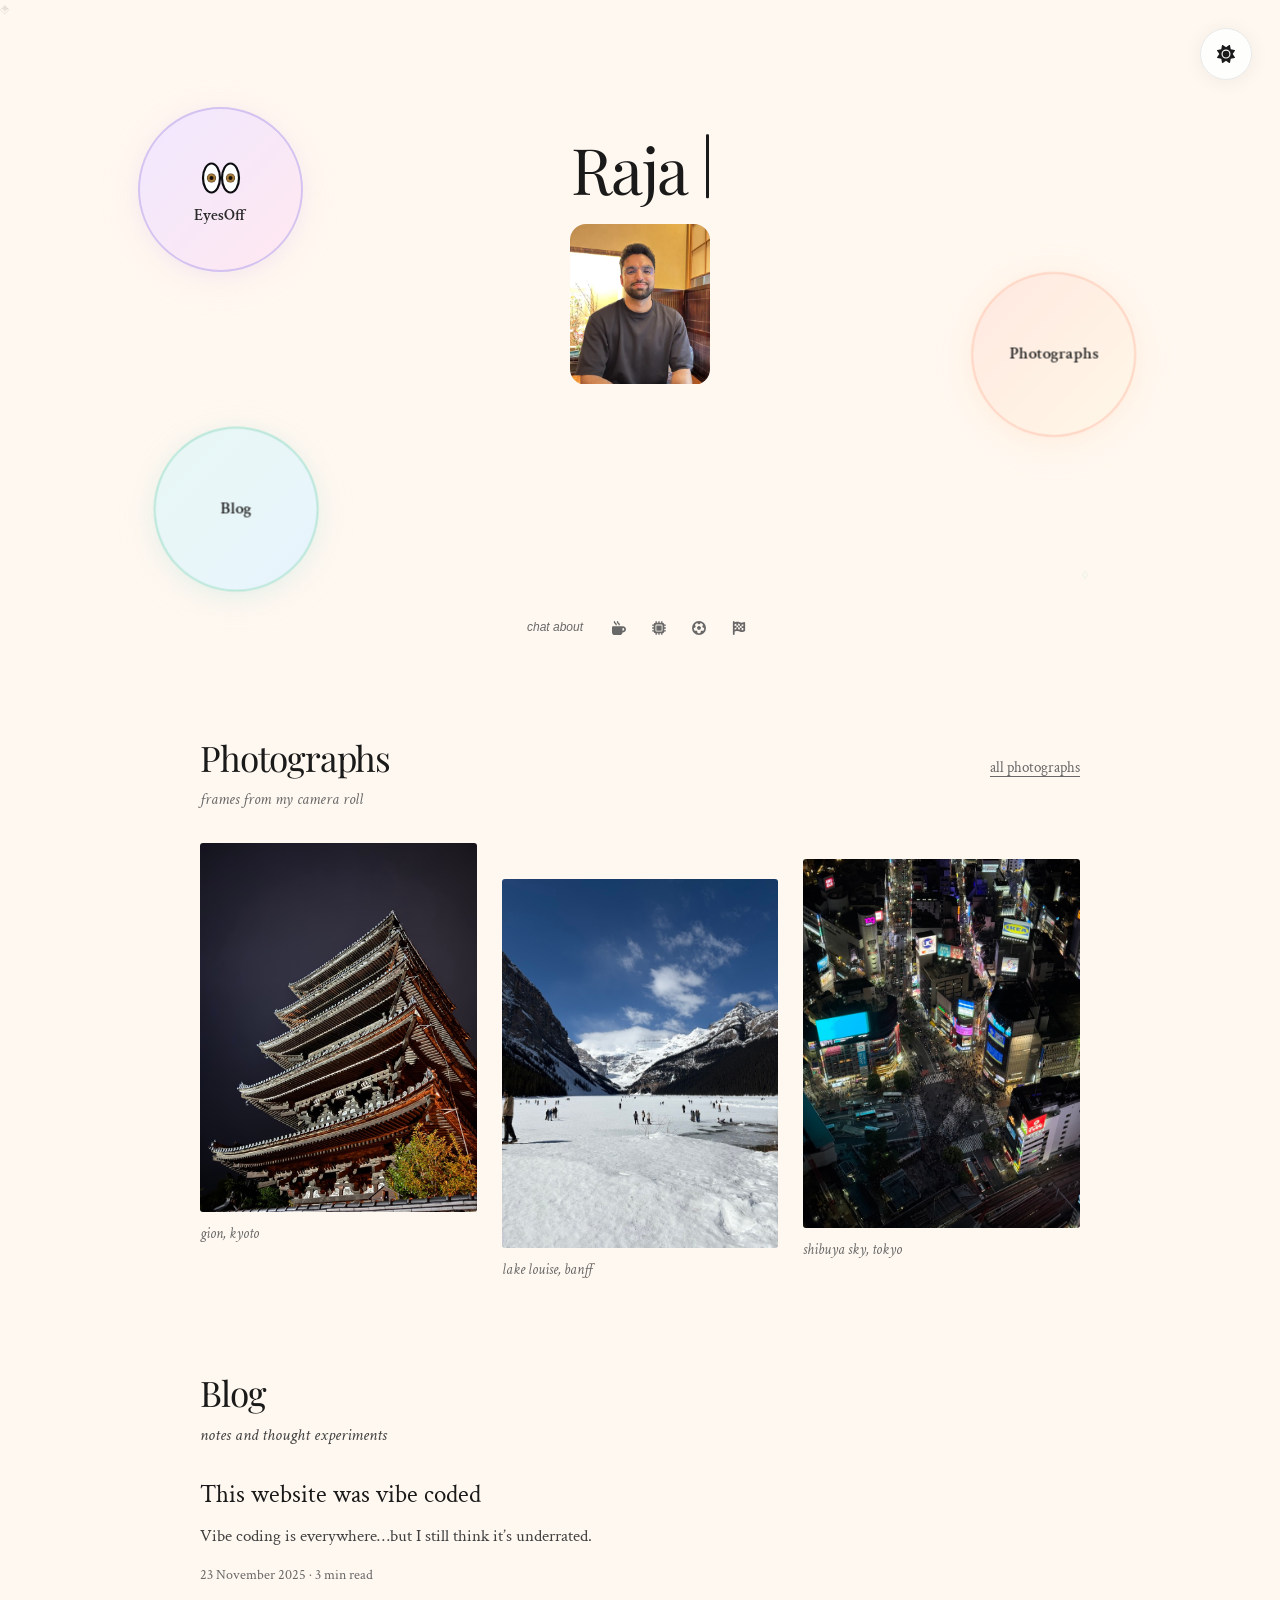
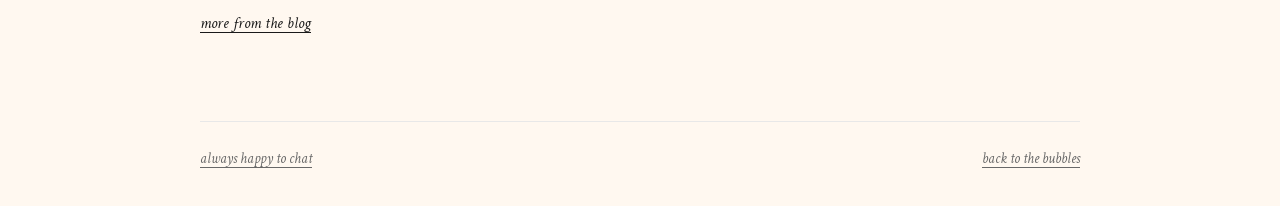
==== index.html @ e27335f9 "Preserve the original bubble design and feature animated EyesOff" ====
<!DOCTYPE html>
<html lang="en">
<head>
  <meta charset="UTF-8" />
  <meta name="viewport" content="width=device-width, initial-scale=1" />
  <title>Raja Dhanda</title>
  <meta name="description" content="Technology optimist working in AI infrastructure. Learning and building, always happy to chat!">

  <!-- Open Graph / LinkedIn -->
  <meta property="og:type" content="website">
  <meta property="og:url" content="https://rajadhanda.me/">
  <meta property="og:title" content="Raja Dhanda">
  <meta property="og:description" content="Technology optimist working in AI infrastructure. Learning and building, always happy to chat!">
  <meta property="og:image" content="https://rajadhanda.me/assets/images/og-image.jpg">

  <!-- Twitter Card -->
  <meta name="twitter:card" content="summary_large_image">
  <meta name="twitter:title" content="Raja Dhanda">
  <meta name="twitter:description" content="Technology optimist working in AI infrastructure. Learning and building, always happy to chat!">
  <meta name="twitter:image" content="https://rajadhanda.me/assets/images/og-image.jpg">

  <!-- Favicons -->
  <link rel="icon" type="image/png" sizes="32x32" href="/assets/icons/favicons/favicon-32x32.png">
  <link rel="icon" type="image/png" sizes="16x16" href="/assets/icons/favicons/favicon-16x16.png">
  <link rel="apple-touch-icon" sizes="180x180" href="/assets/icons/favicons/apple-touch-icon.png">
  <!-- Pastel elements updated -->

  <!-- Theme Script (inline to prevent FOUC) -->
  <style id="theme-init">.theme-loading,.theme-loading *{transition:none!important}</style>
  <script>
    (function(){
      document.documentElement.classList.add('theme-loading');
      const savedTheme = localStorage.getItem('theme') || 'light';
      if (savedTheme === 'midnight') {
        document.documentElement.setAttribute('data-theme', 'midnight');
      }
      // Set background immediately to prevent any flash
      document.documentElement.style.backgroundColor = savedTheme === 'midnight' ? '#0a0e27' : '#FFF8F0';
      // Remove loading class after first paint
      requestAnimationFrame(function(){
        requestAnimationFrame(function(){
          document.documentElement.classList.remove('theme-loading');
          document.documentElement.style.backgroundColor = '';
        });
      });
    })();
  </script>

  <!-- Type -->
  <link rel="preconnect" href="https://fonts.googleapis.com">
  <link rel="preconnect" href="https://fonts.gstatic.com" crossorigin>
  <link href="https://fonts.googleapis.com/css2?family=Playfair+Display:wght@400;600&family=Crimson+Text:ital,wght@0,400;0,600;1,400&display=swap" rel="stylesheet">

  <!-- Shared styles/scripts -->
  <link rel="stylesheet" href="/assets/css/site.css">
  <script src="/assets/js/site.js" defer></script>

  <style>
    :root{
      --maxw:880px;

      /* Pastel Color Palette */
      --pastel-mint:#E8F8F5; --pastel-mint-dark:#B8E6D9;
      --pastel-lavender:#F0E8FF; --pastel-lavender-dark:#D4C2F0;
      --pastel-peach:#FFE8E0; --pastel-peach-dark:#FFD4C2;
      --pastel-sky:#E8F4FD; --pastel-sky-dark:#B8D9F0;
      --pastel-rose:#FFE8F0; --pastel-rose-dark:#FFD4E6;
      --pastel-cream:#FFF8E8; --pastel-cream-dark:#FFE6B8;
    }

    /* Midnight Pastel Palette (darker, muted versions) */
    [data-theme="midnight"]{
      --pastel-mint:#1a2833; --pastel-mint-dark:#2a3d4d;
      --pastel-lavender:#1f1f33; --pastel-lavender-dark:#2d2d4a;
      --pastel-peach:#332020; --pastel-peach-dark:#4a2d2d;
      --pastel-sky:#1a2433; --pastel-sky-dark:#2a3547;
      --pastel-rose:#331f28; --pastel-rose-dark:#4a2d3a;
      --pastel-cream:#332d1f; --pastel-cream-dark:#4a4230;
    }
    body{
      display:grid; grid-template-rows:1fr auto; align-items:center; justify-items:center;
      overflow-x:hidden;
    }
    @media (max-width:768px){
      body{min-height:100vh; min-height:100dvh}
    }

    /* Theme toggle reveals after scroll/time on the homepage */
    .theme-toggle{
      background:rgba(254,254,254,.92);
      opacity:0; transform:translateY(16px);
      transition:opacity .6s var(--ease), transform .6s var(--ease), all .3s var(--ease);
    }
    .theme-toggle.reveal{opacity:1; transform:translateY(0)}
    .theme-toggle.reveal:hover{transform:scale(1.05) translateY(-1px) !important}
    @media (prefers-reduced-motion: reduce){
      .theme-toggle{transform:none; transition:opacity .3s var(--ease), all .3s var(--ease)}
    }

    /* Main */
    main{width:100%; max-width:var(--maxw); text-align:center; padding:40px 20px; align-self:center; justify-self:center; position:relative; z-index:2}
    @media (max-width:768px){
      main{padding:32px 20px 20px}
    }
    @media (max-width:560px){
      main{padding:28px 16px 16px}
    }
    @media (max-width:380px){
      main{padding:24px 14px 14px}
    }
    #centerpiece{display:inline-block}
    /* Profile Photo */
    .profile-photo-container{
      margin:0 0 28px 0; display:flex; justify-content:center; align-items:center;
      opacity:0; transform:translateY(20px) scale(0.9);
      transition:opacity 1.2s var(--ease), transform 1.2s var(--ease);
      position:relative;
    }
    .profile-photo-container.show{
      opacity:1; transform:translateY(0) scale(1);
    }

    .profile-photo{
      width:140px; height:161px;
      border-radius:16px; object-fit:contain; object-position:center;
      background: var(--bg);
      max-width: 100%; max-height: 100%;
    }

    .name{
      font-family:'Playfair Display',serif;
      font-size:clamp(2rem,5vw,4rem); line-height:1.08; margin:0 0 16px 0; min-height:1.2em;
      letter-spacing:-.02em; font-weight:400; position:relative;
      padding:0 20px;
    }
    @media (max-width:560px){
      .name{padding:0 16px}
    }
    @media (max-width:380px){
      .name{padding:0 12px}
    }
    .typing-cursor{display:inline-block; width:3px; height:1em; background:var(--fg); margin-left:4px; transform:translateY(.05em); animation:cursor-blink 1.4s ease-in-out infinite; border-radius:1px}
    @keyframes cursor-blink{0%,45%{opacity:1}50%,95%{opacity:.1}100%{opacity:1}}

    /* ── Socials: satellite arc ───────────────────────────────
       Five small orbs on a shallow arc cradling the portrait.
       .social-link owns arc placement + dock magnification;
       .social-dot owns the reveal pop and the ambient float, so
       the two motions never fight over one transform.
       ------------------------------------------------------- */
    .social-row{display:flex; flex-direction:column; align-items:center}
    .social-links{
      margin-top:0; display:flex; flex-wrap:nowrap; gap:8px;
      justify-content:center; align-items:center;
    }
    .social-link{
      display:inline-flex; text-decoration:none; color:var(--fg);
      transform:translateY(calc(var(--arc-y) - var(--lift, 0px))) rotate(var(--arc-r)) scale(var(--mag, 1));
      transition:transform .42s var(--ease-back);
      -webkit-tap-highlight-color:transparent;
      touch-action:manipulation;
    }
    /* Arc: ends ride higher and tilt outward, following the curve */
    .social-link:nth-child(1){--arc-y:-18px; --arc-r:-15deg; --pop-delay:0s;   --float-dur:9s}
    .social-link:nth-child(2){--arc-y:-7px;  --arc-r:-7deg;  --pop-delay:.07s; --float-dur:13s}
    .social-link:nth-child(3){--arc-y:0px;   --arc-r:0deg;   --pop-delay:.14s; --float-dur:10.5s}
    .social-link:nth-child(4){--arc-y:-7px;  --arc-r:7deg;   --pop-delay:.21s; --float-dur:12.5s}
    .social-link:nth-child(5){--arc-y:-18px; --arc-r:15deg;  --pop-delay:.28s; --float-dur:11s}

    .social-dot{
      display:inline-flex; align-items:center; justify-content:center;
      width:30px; height:30px; font-size:12.5px;
      border:1px solid var(--border); border-radius:4px;
      background:rgba(255,255,255,.5); backdrop-filter:blur(10px);
      box-shadow:0 1px 10px rgba(0,0,0,.04);
      position:relative; overflow:hidden; opacity:0;
      transition:background .45s var(--ease), border-color .45s var(--ease),
                 color .45s var(--ease), box-shadow .35s var(--ease);
    }
    [data-theme="midnight"] .social-dot{background:rgba(26,30,47,.5)}

    /* Reveal pop, then hand the transform to the ambient float */
    .social-links.icons-in .social-dot{
      animation-name:icon-pop, satellite-float;
      animation-duration:.5s, var(--float-dur);
      animation-timing-function:var(--ease-back), ease-in-out;
      animation-delay:var(--pop-delay), calc(var(--pop-delay) + .5s);
      animation-iteration-count:1, infinite;
      animation-fill-mode:both, none;
    }
    @keyframes icon-pop{0%{opacity:0; transform:translateY(6px) scale(.94)}60%{opacity:1; transform:translateY(0) scale(1.045)}100%{opacity:1; transform:translateY(0) scale(1)}}
    @keyframes satellite-float{
      0%{transform:translate(0,0) rotate(0deg)}
      25%{transform:translate(2px,-3.6px) rotate(1.6deg)}
      50%{transform:translate(0,-5.5px) rotate(0deg)}
      75%{transform:translate(-2px,-2.4px) rotate(-1.6deg)}
      100%{transform:translate(0,0) rotate(0deg)}
    }


    /* Dock magnification: the hovered orb leads, neighbours follow, rest recede */
    .social-links:has(.social-link:hover) .social-link{--mag:.96}
    .social-links:has(.social-link:hover) .social-link:hover{--mag:1.24; --lift:4px}
    .social-links:has(.social-link:hover) .social-link:hover + .social-link{--mag:1.08; --lift:1.5px}
    .social-links:has(.social-link:hover) .social-link:has(+ .social-link:hover){--mag:1.08; --lift:1.5px}
    .social-link:focus-visible{--mag:1.24; --lift:4px; outline:none}
    .social-link:focus-visible .social-dot{box-shadow:0 0 0 2px var(--accent), var(--shadow-medium)}
    .social-link:hover .social-dot{box-shadow:var(--shadow-medium); border-color:transparent; color:white}

    /* Platform-specific brand colors */
    .social-link[aria-label="LinkedIn"]:hover .social-dot{background:#0077b5; border-color:#0077b5}
    .social-link[aria-label="Instagram"]:hover .social-dot{
      background:linear-gradient(45deg,#f09433 0%,#e6683c 25%,#dc2743 50%,#cc2366 75%,#bc1888 100%);
    }
    .social-link[aria-label="TikTok"]:hover .social-dot{background:#010101; border-color:#010101}
    [data-theme="midnight"] .social-link[aria-label="TikTok"]:hover .social-dot{
      background:#25f4ee; border-color:#25f4ee; color:#010101;
    }
    .social-link[aria-label="YouTube"]:hover .social-dot{background:#ff0000; border-color:#ff0000}
    .social-link[aria-label="Email"]:hover .social-dot{background:#007AFF; border-color:#007AFF}

    /* Caption: names where each orb lands, in the hobby row's voice */
    /* Empty until an icon is hovered or focused; height is reserved so the
       layout below never shifts when a handle appears. */
    .social-caption{
      position:relative; margin:13px 0 0; height:1.3em;
      font-family:var(--serif); font-style:italic; font-size:.76rem;
      color:var(--muted); line-height:1.3; white-space:nowrap;
      opacity:0; transition:opacity .5s var(--ease) .35s;
    }
    .social-links.icons-in + .social-caption{opacity:1}
    .social-caption span{
      position:absolute; left:50%; top:0; transform:translateX(-50%);
      opacity:0; transition:opacity .3s var(--ease);
    }
    .social-row:has(.social-link[aria-label="LinkedIn"]:hover) [data-for="LinkedIn"],
    .social-row:has(.social-link[aria-label="LinkedIn"]:focus-visible) [data-for="LinkedIn"],
    .social-row:has(.social-link[aria-label="Instagram"]:hover) [data-for="Instagram"],
    .social-row:has(.social-link[aria-label="Instagram"]:focus-visible) [data-for="Instagram"],
    .social-row:has(.social-link[aria-label="TikTok"]:hover) [data-for="TikTok"],
    .social-row:has(.social-link[aria-label="TikTok"]:focus-visible) [data-for="TikTok"],
    .social-row:has(.social-link[aria-label="YouTube"]:hover) [data-for="YouTube"],
    .social-row:has(.social-link[aria-label="YouTube"]:focus-visible) [data-for="YouTube"],
    .social-row:has(.social-link[aria-label="Email"]:hover) [data-for="Email"],
    .social-row:has(.social-link[aria-label="Email"]:focus-visible) [data-for="Email"]{opacity:1}

    /* Subtle ripple effect */
    .social-dot::after{
      content:''; position:absolute; top:50%; left:50%; width:0; height:0;
      border-radius:50%; background:rgba(255,255,255,.28); transform:translate(-50%, -50%) scale(0);
      pointer-events:none; z-index:1;
    }
    .social-link:active .social-dot::after{
      animation:ripple 0.5s var(--ease-back) forwards;
    }
    @keyframes ripple{
      0%{width:0; height:0; opacity:1}
      100%{width:70px; height:70px; opacity:0}
    }
    @media (prefers-reduced-motion: reduce){
      .social-dot::after{display:none}
    }

    /* Subtle ornaments */
    .floating-element{position:absolute; pointer-events:none; opacity:.15; color:var(--muted); font-size:12px; animation:float 8s ease-in-out infinite; z-index:-1}
    .floating-element.pastel-1{color:var(--pastel-lavender-dark); opacity:.4; font-size:16px; animation:float 10s ease-in-out infinite}
    .floating-element.pastel-2{color:var(--pastel-mint-dark); opacity:.35; font-size:12px; animation:float 12s ease-in-out infinite}
    @keyframes float{0%,100%{transform:translateY(0) rotate(0)}33%{transform:translateY(-8px) rotate(2deg)}66%{transform:translateY(4px) rotate(-1deg)}}
    .floating-element:nth-child(1){top:15%; right:10%; animation-delay:-2s}
    .floating-element:nth-child(2){bottom:20%; left:8%; animation-delay:-5s; animation-duration:12s}
    .floating-element.pastel-1{top:25%; left:12%; animation-delay:-8s; animation-duration:15s}
    .floating-element.pastel-2{bottom:35%; right:15%; animation-delay:-12s; animation-duration:18s}

    /* Bubble navigation (grid fallback for reduced motion) */
    .bubble-nav{
      margin-top:6vh; display:grid; grid-template-columns:repeat(2, minmax(160px,1fr));
      gap:clamp(16px,5vw,36px); align-items:center; justify-items:center;
    }
    @media (max-width:768px){
      .bubble-nav{gap:clamp(14px,4vw,28px); margin-top:5vh}
    }
    @media (max-width:560px){
      .bubble-nav{grid-template-columns:1fr 1fr; gap:16px; margin-top:4vh}
    }
    @media (max-width:380px){
      .bubble-nav{gap:14px; margin-top:3vh}
    }

    .bubble{
      position:relative; width:clamp(120px,18vw,165px); aspect-ratio:1/1; border-radius:50%;
      border:2px solid var(--border); display:grid; place-items:center; text-decoration:none; color:var(--fg);
      overflow:hidden; background:transparent;
      /* JS owns transform entirely for silky motion */
      transition: border-color .18s var(--ease), box-shadow .18s var(--ease);
      will-change: transform;
      backface-visibility:hidden; transform:translate3d(0,0,0);
      /* Better touch targets on mobile */
      -webkit-tap-highlight-color:rgba(0,0,0,0.05);
      touch-action:manipulation;
    }
    .bubble:hover{border-color:var(--muted); box-shadow:0 10px 24px rgba(0,0,0,.08)}
    .bubble:focus-visible{outline:none; box-shadow:0 0 0 3px rgba(0,0,0,.10), 0 10px 24px rgba(0,0,0,.08); border-color:var(--muted)}
    .bubble:active{transform:scale(0.98)}
    @media (max-width:560px){
      .bubble{-webkit-tap-highlight-color:rgba(0,0,0,0.08)}
    }

    /* Subtle pulse animation on hover */
    .bubble::before{
      content:''; position:absolute; inset:-4px; border-radius:50%; border:2px solid transparent;
      pointer-events:none; opacity:0; transition:opacity 0.3s var(--ease);
    }
    .bubble:hover::before{
      opacity:1; animation:gentle-pulse 2s ease-in-out infinite;
      border-color:rgba(255,255,255,0.4);
    }
    @keyframes gentle-pulse{
      0%, 100%{transform:scale(1); opacity:0.4}
      50%{transform:scale(1.05); opacity:0.6}
    }
    @media (prefers-reduced-motion: reduce){
      .bubble::before{display:none}
    }

    /* Page transition overlay */
    .page-transition{
      position:fixed; top:0; left:0; width:0; height:0; border-radius:50%;
      background:var(--bg); transform:translate(-50%, -50%);
      opacity:0; pointer-events:none; z-index:1500; transition:width 0.6s var(--ease-back), height 0.6s var(--ease-back), opacity 0.3s var(--ease);
      will-change: width, height;
    }
    .page-transition.active{
      opacity:1; pointer-events:all;
      width:200vw; height:200vh;
    }
    @media (prefers-reduced-motion: reduce){
      .page-transition{display:none}
    }

    .bubble-title{
      font-size:clamp(0.8rem,1.65vw,1.05rem); font-weight:500; line-height:1.2; text-align:center; pointer-events:none; color:#8c8c8c;
      position:relative; transition:transform .2s var(--ease);
    }
    .bubble:hover .bubble-title, .bubble[data-armed="1"] .bubble-title{
      transform:translateY(-8px);
    }
    .bubble-label{
      position:absolute; bottom:12px; left:50%; transform:translate(-50%,6px);
      font-style:italic; font-size:clamp(.62rem,1.2vw,.72rem); color:var(--muted);
      opacity:0; transition:opacity .2s var(--ease), transform .2s var(--ease);
      pointer-events:none; text-align:center; max-width:88%; line-height:1.25; white-space:normal; word-break:break-word
    }
    .bubble:hover .bubble-label,.bubble:focus-within .bubble-label,.bubble[data-armed="1"] .bubble-label{opacity:1; transform:translate(-50%,0)}
    /* Armed state on touch: subtle emphasis */
    .bubble[data-armed="1"]{ border-color:var(--muted); box-shadow:0 10px 24px rgba(0,0,0,.08) }
    .bubble[data-armed="1"] .bubble-label{ font-size:.62rem }

    /* Populated bubble styles - Photos (warm tones) */
    .photos-bubble{
      background:linear-gradient(135deg, var(--pastel-peach), var(--pastel-cream));
      border:2px solid var(--pastel-peach-dark);
      box-shadow:0 4px 20px rgba(255, 212, 194, 0.25), 0 8px 40px rgba(255, 230, 184, 0.15);
      animation:gentlePulse 4s ease-in-out infinite;
    }
    .photos-bubble:hover{
      background:linear-gradient(135deg, var(--pastel-peach-dark), var(--pastel-cream-dark));
      border-color:var(--muted);
      box-shadow:0 6px 30px rgba(255, 212, 194, 0.35), 0 12px 50px rgba(255, 230, 184, 0.25);
    }
    .photos-bubble .bubble-title{
      color:var(--accent);
      font-weight:600;
    }
    .photos-bubble .bubble-label{
      color:var(--fg-light);
    }

    /* Populated bubble styles - Blog (cool tones) */
    .blog-bubble{
      background:linear-gradient(135deg, var(--pastel-mint), var(--pastel-sky));
      border:2px solid var(--pastel-mint-dark);
      box-shadow:0 4px 20px rgba(184, 230, 217, 0.25), 0 8px 40px rgba(184, 217, 240, 0.15);
      animation:gentlePulse 4s ease-in-out infinite;
    }
    .blog-bubble:hover{
      background:linear-gradient(135deg, var(--pastel-mint-dark), var(--pastel-sky-dark));
      border-color:var(--muted);
      box-shadow:0 6px 30px rgba(184, 230, 217, 0.35), 0 12px 50px rgba(184, 217, 240, 0.25);
    }
    .blog-bubble .bubble-title{
      color:var(--accent);
      font-weight:600;
    }
    .blog-bubble .bubble-label{
      color:var(--fg-light);
    }

    /* Populated bubble styles - Projects (warm-cool blend) */
    .projects-bubble{
      background:linear-gradient(135deg, var(--pastel-lavender), var(--pastel-rose));
      border:2px solid var(--pastel-lavender-dark);
      box-shadow:0 4px 20px rgba(212, 194, 240, 0.25), 0 8px 40px rgba(255, 212, 230, 0.15);
      animation:gentlePulse 4s ease-in-out infinite;
    }
    .projects-bubble:hover{
      background:linear-gradient(135deg, var(--pastel-lavender-dark), var(--pastel-rose-dark));
      border-color:var(--muted);
      box-shadow:0 6px 30px rgba(212, 194, 240, 0.35), 0 12px 50px rgba(255, 212, 230, 0.25);
    }
    .projects-bubble .bubble-title{
      color:var(--accent);
      font-weight:600;
    }
    .projects-bubble .bubble-label{
      color:var(--fg-light);
    }

    /* Unpopulated bubble styles - muted and dimmed */
    .unpopulated-bubble{
      background:rgba(255, 255, 255, 0.3);
      border:2px solid var(--border);
      opacity:0.7;
      transition:opacity .3s var(--ease), border-color .3s var(--ease);
    }
    .unpopulated-bubble:hover{
      opacity:0.85;
      border-color:var(--muted);
    }
    .unpopulated-bubble:hover .bubble-label{
      opacity:0.8;
    }
    .unpopulated-bubble .bubble-title{
      color:var(--muted);
      font-weight:400;
    }
    .unpopulated-bubble .bubble-label{
      color:var(--muted);
      opacity:0;
    }

    /* Gentle pulse animation for populated bubbles */
    @keyframes gentlePulse{
      0%, 100%{box-shadow:0 4px 20px rgba(184, 230, 217, 0.15), 0 8px 40px rgba(184, 217, 240, 0.1)}
      50%{box-shadow:0 6px 25px rgba(184, 230, 217, 0.2), 0 12px 45px rgba(184, 217, 240, 0.15)}
    }

    /* Viewport-pinned physics layer */
    .bubble-nav.freeflow{
      position: fixed;
      inset: 0;              /* pin to viewport; avoids 100vw scrollbar shift */
      pointer-events: none;
      z-index: 3;            /* above main so bubbles remain hoverable near text */
      display: block;
      margin: 0;
      opacity: 0;            /* fade in when ready */
      transition: opacity .5s var(--ease);
    }
    .bubble-nav.freeflow .bubble{
      position: absolute;
      left: 0;               /* ensure transform origin is the viewport's top-left */
      top: 0;
      pointer-events: auto;
    }
    .bubble-nav.freeflow.ready{opacity:1}

    /* Reduced motion: keep centred positions without animation */
    @media (prefers-reduced-motion: reduce){
      .bubble-nav.freeflow{position:fixed; inset:0; width:100vw; height:100dvh; display:block; pointer-events:none; opacity:1 !important}
      .bubble-nav.freeflow .bubble{position:absolute}
      .social-link{transition:none}
      .social-dot{opacity:1 !important; animation:none !important}
    }

    /* Section base */
    .section{
      margin-top:48px; opacity:0; transform:translateY(16px);
      transition:opacity .6s var(--ease), transform .6s var(--ease);
    }
    .section.reveal{
      opacity:1; transform:translateY(0);
    }
    @media (prefers-reduced-motion: reduce){
      .section{transform:none; transition:opacity .3s var(--ease)}
    }

    /* Inline About Section */
    #about-inline.section{
      margin-top:32px; max-width:480px; margin-left:auto; margin-right:auto;
      text-align:center; color:var(--fg-light);
    }
    #about-inline .portrait{
      width:88px; height:88px; border-radius:50%; object-fit:cover; display:block; margin:0 auto 12px auto;
    }
    #about-inline .lede{
      font-size:clamp(0.95rem, 1.8vw, 1.05rem); line-height:1.5; margin:0; font-weight:400;
    }
    @media (max-width:768px){
      #about-inline .lede{
        font-size:0.9rem; line-height:1.4;
      }
    }
    @media (max-width:560px){
      #about-inline .lede{
        font-size:0.85rem; line-height:1.35;
      }
    }
    @media (max-width:380px){
      #about-inline .lede{
        font-size:0.8rem; line-height:1.3;
      }
    }


    /* Hobby Icons Section */
    #hobbies{
      margin-top:80px; max-width:500px; margin-left:auto; margin-right:auto;
      text-align:center;
      padding:0 20px;
      position:fixed; bottom:20px; left:50%;
      width:100%; max-width:500px;
      transform:translateX(-50%) translateY(20px);
      opacity:0;
      visibility:hidden;
      pointer-events:none;
      transition:opacity 0.5s var(--ease), transform 0.5s var(--ease), visibility 0.5s var(--ease);
      z-index:10;
    }
    #hobbies.reveal{
      transform:translateX(-50%) translateY(0);
      opacity:1;
      visibility:visible;
      pointer-events:auto;
    }
    .hobbies-label{
      font-family:var(--sans); font-size:0.75rem; color:var(--muted);
      margin:0; margin-right:10px; font-weight:400; font-style:italic;
      white-space:nowrap;
    }
    .hobby-icons{
      display:flex; flex-wrap:wrap; gap:12px; justify-content:center;
      align-items:center;
    }
    .hobby-icon{
      display:inline-flex; align-items:center; justify-content:center;
      width:28px; height:28px;
      border:none; background:transparent;
      color:var(--muted); text-decoration:none;
      font-size:14px; transition:transform .3s var(--ease), color .4s var(--ease);
      position:relative;
      -webkit-tap-highlight-color:rgba(0,0,0,0.05);
      touch-action:manipulation;
    }
    .hobby-icon .icon{
      transition:transform .4s var(--ease-back), color .4s var(--ease);
    }
    .hobby-icon:hover .icon{
      transform:rotate(15deg);
    }
    .hobby-icon:hover{
      color:var(--fg);
      transform:scale(1.05) translateY(-1px);
    }
    .hobby-icon:focus-visible{
      outline:none; box-shadow:0 0 0 2px var(--accent);
    }
    @media (prefers-reduced-motion: reduce){
      .hobby-icon:hover{transform:none}
    }
    @media (max-width:768px){
      #hobbies{bottom:16px; padding:0 20px; max-width:450px}
      .hobby-icons{gap:12px}
      .hobby-icon{width:26px; height:26px; font-size:13px}
      .hobbies-label{font-size:0.72rem; margin-right:10px}
    }
    @media (max-width:560px){
      #hobbies{bottom:12px; padding:0 16px; max-width:380px}
      .hobby-icons{gap:10px}
      .hobby-icon{width:24px; height:24px; font-size:12px}
      .hobbies-label{font-size:0.7rem; margin-right:8px}
    }
    @media (max-width:380px){
      #hobbies{bottom:10px; padding:0 14px; max-width:340px}
      .hobby-icons{gap:8px}
      .hobby-icon{width:22px; height:22px; font-size:11px}
      .hobbies-label{font-size:0.68rem; margin-right:6px}
    }
    @media (prefers-reduced-motion: reduce){
      #hobbies{transform:translateX(-50%)}
    }

    /* Responsive tweaks */
    @media (max-width:768px){
      .theme-toggle{top:20px; right:20px; width:48px; height:48px}
      .social-links{margin-top:0; gap:7px}
      .social-dot{width:29px; height:29px; font-size:12px}
      .social-caption{font-size:.74rem; margin-top:12px}
      .floating-element{display:none}
      .section{margin-top:32px}
      main{padding:32px 20px 20px}
      #about-inline{margin-top:28px; padding:0 12px}
      #about-inline .lede{font-size:1rem; line-height:1.7}
    }

    /* Mobile typography and bubble size tuning */
    @media (max-width:560px){
      .theme-toggle{top:16px; right:16px; width:44px; height:44px}
      main{padding:28px 16px 16px}
      .profile-photo{width:110px; height:127px; border-radius:14px; object-fit:contain; max-width: 100%; max-height: 100%;}
      .profile-photo-container{margin-bottom:20px}
      .name{font-size:clamp(1.4rem, 6vw, 2rem); margin-bottom:12px; line-height:1.1}
      .social-links{margin-top:0; gap:6px}
      .social-dot{width:28px; height:28px; font-size:11.5px}
      .social-caption{font-size:.72rem; margin-top:11px}
      .bubble{width:clamp(85px, 22vw, 110px)}
      .bubble-title{font-size:clamp(0.7rem, 1.8vw, 0.85rem); font-weight:500}
      .bubble:hover .bubble-title, .bubble[data-armed="1"] .bubble-title{
        transform:translateY(-6px);
      }
      .bubble-label{font-size:.55rem; bottom:10px; max-width:90%}
      .bubble[data-armed="1"] .bubble-label{font-size:.52rem}
      #about-inline{margin-top:24px; padding:0 8px}
      #about-inline .lede{font-size:0.95rem; line-height:1.65}
      .section{margin-top:28px}
    }
    @media (max-width:380px){
      .theme-toggle{top:14px; right:14px; width:42px; height:42px}
      main{padding:24px 14px 14px}
      .profile-photo{width:100px; height:115px; border-radius:12px; object-fit:contain; max-width: 100%; max-height: 100%;}
      .profile-photo-container{margin-bottom:18px}
      .name{font-size:clamp(1.3rem, 6.5vw, 1.8rem); margin-bottom:10px}
      .social-links{margin-top:0; gap:6px}
      .social-dot{width:26px; height:26px; font-size:11px}
      .social-caption{font-size:.7rem; margin-top:10px}
      .bubble{width:clamp(78px, 24vw, 98px)}
      .bubble-title{font-size:clamp(0.65rem, 1.6vw, 0.78rem)}
      .bubble:hover .bubble-title, .bubble[data-armed="1"] .bubble-title{
        transform:translateY(-5px);
      }
      .bubble-label{font-size:.52rem; bottom:8px}
      .bubble[data-armed="1"] .bubble-label{font-size:.48rem}
      #about-inline{margin-top:20px; padding:0 6px}
      #about-inline .lede{font-size:0.9rem; line-height:1.6}
      .section{margin-top:24px}
    }

  </style>
  <link rel="stylesheet" href="/assets/css/refinements.css">
  <noscript><style>
    .profile-photo-container,.social-dot,.section,.theme-toggle{opacity:1!important;transform:none!important}
    .homepage .bubble-nav.freeflow{position:relative;display:flex;flex-wrap:wrap;justify-content:center;gap:20px;opacity:1;padding:24px}
    .bubble-nav.freeflow .bubble{position:relative;left:auto;top:auto}
    .theme-toggle{display:none}
  </style></noscript>
</head>
<body class="homepage">
  <a class="skip-link" href="#centerpiece">Skip to introduction</a>

  <!-- Theme Toggle Button -->
  <button class="theme-toggle" id="themeToggle" aria-label="Toggle midnight mode">
    <svg class="icon icon-moon" aria-hidden="true"><use href="/assets/icons/sprite.svg?v=2#moon"/></svg>
    <svg class="icon icon-sun" aria-hidden="true"><use href="/assets/icons/sprite.svg?v=2#sun"/></svg>
  </button>

  <!-- Ornaments -->
  <div class="floating-element">✦</div>
  <div class="floating-element">◇</div>
  <div class="floating-element pastel-1">◈</div>
  <div class="floating-element pastel-2">◊</div>

  <div class="home-intro" id="top">
  <!-- Main -->
  <main>
    <div id="centerpiece" tabindex="-1">
      <h1 class="name" id="name" data-text="Raja Dhanda">Raja Dhanda</h1>
      <div class="profile-photo-container">
        <img src="/assets/images/profile.webp" alt="Raja Dhanda" class="profile-photo" id="profilePhoto" fetchpriority="high" width="140" height="161">
      </div>

      <div class="social-row">
        <div class="social-links" aria-label="Connect with me">
          <a class="social-link" href="https://www.linkedin.com/in/ramendra-raja-dhanda/" target="_blank" rel="noopener" aria-label="LinkedIn">
            <span class="social-dot"><svg class="icon" aria-hidden="true"><use href="/assets/icons/sprite.svg?v=2#linkedin"/></svg></span>
          </a>
          <a class="social-link" href="https://www.instagram.com/decodedwithraja/" target="_blank" rel="noopener" aria-label="Instagram">
            <span class="social-dot"><svg class="icon" aria-hidden="true"><use href="/assets/icons/sprite.svg?v=2#instagram"/></svg></span>
          </a>
          <a class="social-link" href="https://www.tiktok.com/@decodedwithraja" target="_blank" rel="noopener" aria-label="TikTok">
            <span class="social-dot"><svg class="icon" aria-hidden="true"><use href="/assets/icons/sprite.svg?v=2#tiktok"/></svg></span>
          </a>
          <a class="social-link" href="https://www.youtube.com/@decodedwithraja" target="_blank" rel="noopener" aria-label="YouTube">
            <span class="social-dot"><svg class="icon" aria-hidden="true"><use href="/assets/icons/sprite.svg?v=2#youtube"/></svg></span>
          </a>
          <a class="social-link" href="mailto:hello@rajadhanda.me" target="_blank" rel="noopener" aria-label="Email">
            <span class="social-dot"><svg class="icon" aria-hidden="true"><use href="/assets/icons/sprite.svg?v=2#envelope"/></svg></span>
          </a>
        </div>
        <p class="social-caption" aria-hidden="true">
          <span data-for="LinkedIn">ramendra raja dhanda</span>
          <span data-for="Instagram">@decodedwithraja</span>
          <span data-for="TikTok">@decodedwithraja</span>
          <span data-for="YouTube">@decodedwithraja</span>
          <span data-for="Email">hello@rajadhanda.me</span>
        </p>
      </div>

      <!-- Inline About Section -->
      <section id="about-inline" class="section">
        <p class="lede">Technology optimist working in AI infrastructure.<br>Learning and building, always happy to chat!</p>
      </section>



      <!-- Hobby Icons Section -->

    </div>
  </main>

  <!-- Page Transition Overlay -->
  <div class="page-transition" id="pageTransition"></div>

  <!-- Bubble navigation (freeflow enables physics) -->
  <nav id="bubbleNav" class="bubble-nav freeflow" aria-label="Primary">
    <a class="bubble photos-bubble" href="/photographs/" data-key="photos" aria-label="Photographs">
      <span class="bubble-title">Photographs</span>
      <em class="bubble-label">frames from my camera roll</em>
    </a>
    <a class="bubble blog-bubble" href="/blog/" data-key="blog" aria-label="Blog">
      <span class="bubble-title">Blog</span>
      <em class="bubble-label">notes and thought experiments</em>
    </a>
    <a class="bubble projects-bubble eyesoff-bubble" href="https://eyesoff.app" target="_blank" rel="noopener noreferrer" data-key="eyesoff" aria-label="EyesOff — my on-device AI privacy app">
      <span class="eyesoff-mark" aria-hidden="true">
            <svg viewBox="0 0 48 48" fill="none">
              <g class="eo-eyes">
                <ellipse class="eo-eye" cx="14.5" cy="24" rx="8.5" ry="14.5"></ellipse>
                <ellipse class="eo-eye" cx="33.5" cy="24" rx="8.5" ry="14.5"></ellipse>
                <g class="eo-pupils">
                  <g class="eo-iris" transform="translate(14.5 24)">
                    <circle class="eo-iris-rim" r="4.6"></circle>
                    <circle class="eo-iris-gold" r="4"></circle>
                    <circle class="eo-pupil" r="2"></circle>
                  </g>
                  <g class="eo-iris" transform="translate(33.5 24)">
                    <circle class="eo-iris-rim" r="4.6"></circle>
                    <circle class="eo-iris-gold" r="4"></circle>
                    <circle class="eo-pupil" r="2"></circle>
                  </g>
                </g>
              </g>
              <circle class="eo-ring" cx="24" cy="24" r="22"></circle>
              <line class="eo-slash" x1="9" y1="9" x2="39" y2="39"></line>
            </svg>
          </span>
      <span class="bubble-title">EyesOff</span>
    </a>
  </nav>
      <section id="hobbies" class="hobbies section">
        <div class="hobby-icons">
          <p class="hobbies-label">chat about</p>
          <a href="mailto:hello@rajadhanda.me?subject=Coffee" class="hobby-icon" aria-label="Coffee" data-tooltip="Coffee">
            <svg class="icon" aria-hidden="true"><use href="/assets/icons/sprite.svg?v=2#mug-hot"/></svg>
          </a>
          <a href="mailto:hello@rajadhanda.me?subject=Quantum%20Computing" class="hobby-icon" aria-label="Quantum Computing" data-tooltip="Quantum Computing">
            <svg class="icon" aria-hidden="true"><use href="/assets/icons/sprite.svg?v=2#microchip"/></svg>
          </a>
          <a href="mailto:hello@rajadhanda.me?subject=Football" class="hobby-icon" aria-label="Football" data-tooltip="Football">
            <svg class="icon" aria-hidden="true"><use href="/assets/icons/sprite.svg?v=2#futbol"/></svg>
          </a>
          <a href="/paddock/" class="hobby-icon" aria-label="F1" data-tooltip="F1">
            <svg class="icon" aria-hidden="true"><use href="/assets/icons/sprite.svg?v=2#flag-checkered"/></svg>
          </a>
        </div>
      </section>
  </div>

  <div class="home-previews" id="from-here">
    <section class="photo-preview" aria-labelledby="photo-preview-title">
      <header class="preview-heading"><div><h2 id="photo-preview-title">Photographs</h2><p>frames from my camera roll</p></div><a href="/photographs/">all photographs</a></header>
      <div class="preview-photos">
        <a href="/photographs/"><figure><img src="/assets/images/selected/kyoto.jpg" width="1100" height="825" loading="lazy" alt="Yasaka Pagoda at night in Kyoto"><figcaption>gion, kyoto</figcaption></figure></a>
        <a href="/photographs/"><figure><img src="/assets/images/selected/banff.jpg" width="900" height="675" loading="lazy" alt="Snow and mountains at Lake Louise"><figcaption>lake louise, banff</figcaption></figure></a>
        <a href="/photographs/"><figure><img src="/assets/images/selected/tokyo.jpg" width="900" height="675" loading="lazy" alt="Tokyo at night from Shibuya Sky"><figcaption>shibuya sky, tokyo</figcaption></figure></a>
      </div>
    </section>
    <div class="preview-columns">
      <section class="writing-preview" aria-labelledby="writing-preview-title">
        <header class="preview-heading"><div><h2 id="writing-preview-title">Blog</h2><p>notes and thought experiments</p></div></header>
        <a class="essay-preview" href="/blog/this-website-was-vibe-coded.html"><h3>This website was vibe coded</h3><p>Vibe coding is everywhere…but I still think it’s underrated.</p></a>
        <p class="preview-meta">23 November 2025 · 3 min read</p>
        <a class="section-link" href="/blog/">more from the blog</a>
      </section>
    </div>
    <footer class="preview-footer"><a href="mailto:hello@rajadhanda.me">always happy to chat</a><a href="#top">back to the bubbles</a></footer>
  </div>

  <script>
    // ===== CRITICAL: Reset page state on load (especially for back navigation) =====
    (function(){
      function resetPageState() {
        // Immediately reset page transition overlay to ensure content is visible
        const pageTransition = document.getElementById('pageTransition');
        if (pageTransition) {
          pageTransition.classList.remove('active');
          // Force reset styles in case they're stuck
          pageTransition.style.width = '0';
          pageTransition.style.height = '0';
          pageTransition.style.opacity = '0';
          pageTransition.style.pointerEvents = 'none';
        }

        // Ensure body is visible and not blocked
        document.body.style.overflow = '';
        document.body.style.visibility = 'visible';

        // Reset ALL visibility states for animations to replay
        // Reset profile photo
        const profilePhotoContainer = document.querySelector('.profile-photo-container');
        if (profilePhotoContainer) {
          profilePhotoContainer.classList.remove('show');
        }

        // Reset social links
        const socialLinksEl = document.querySelector('.social-links');
        if (socialLinksEl) {
          socialLinksEl.classList.remove('icons-in');
          // Reset individual social link animations
          socialLinksEl.querySelectorAll('.social-dot').forEach(dot => {
            dot.style.removeProperty('opacity');
            dot.style.removeProperty('transform');
          });
        }

        // Reset all sections (about, hobbies, etc.)
        document.querySelectorAll('.section').forEach(section => {
          section.classList.remove('reveal');
        });

        // Reset hobbies section
        const hobbies = document.getElementById('hobbies');
        if (hobbies) {
          hobbies.classList.remove('reveal');
        }

        // Reset theme toggle
        const themeToggle = document.getElementById('themeToggle');
        if (themeToggle) {
          themeToggle.classList.remove('reveal');
        }

        // Reset bubbles navigation
        const bubbleNav = document.getElementById('bubbleNav');
        if (bubbleNav) {
          bubbleNav.classList.remove('ready');
        }
      }

      // Reset immediately
      resetPageState();

      // Reset on pageshow event (handles back/forward navigation from cache)
      window.addEventListener('pageshow', function(event) {
        // event.persisted is true when page is loaded from cache (back navigation)
        if (event.persisted) {
          resetPageState();
          // Force a reflow to ensure styles are applied
          void document.body.offsetHeight;
        }
      });

      // Also reset on DOMContentLoaded as a safety measure
      if (document.readyState === 'loading') {
        document.addEventListener('DOMContentLoaded', resetPageState);
      }
    })();

    // ===== Theme Toggle: reveal on scroll or after time (same logic as hobbies) =====
    (function(){
      const themeToggle = document.getElementById('themeToggle');
      if (!themeToggle) return;

      const reducedMotion = window.matchMedia('(prefers-reduced-motion: reduce)').matches;
      let revealed = false;
      let scrollRevealed = false;
      let timeRevealed = false;
      let timeRevealTimeout = null;
      let fallbackTimeout = null;

      function resetThemeToggleState() {
        revealed = false;
        scrollRevealed = false;
        timeRevealed = false;
        if (timeRevealTimeout) {
          clearTimeout(timeRevealTimeout);
          timeRevealTimeout = null;
        }
        if (fallbackTimeout) {
          clearTimeout(fallbackTimeout);
          fallbackTimeout = null;
        }
        themeToggle.classList.remove('reveal');
      }

      function revealThemeToggle() {
        if (revealed) return;
        revealed = true;
        themeToggle.classList.add('reveal');
      }

      function setupThemeToggleReveal() {
        resetThemeToggleState();

        // Scroll-based reveal
        function checkScroll() {
          if (scrollRevealed) return;
          const scrollY = window.pageYOffset || document.documentElement.scrollTop;
          if (scrollY > 200) {
            scrollRevealed = true;
            revealThemeToggle();
          }
        }

        // Time-based reveal (after user has been on page for a while)
        function handleIconsReady() {
          timeRevealTimeout = setTimeout(() => {
            if (!timeRevealed && !revealed) {
              timeRevealed = true;
              // Only reveal via time if user hasn't scrolled yet
              if (!scrollRevealed) {
                revealThemeToggle();
              }
            }
          }, 4000); // 4 seconds after icons appear
        }
        window.addEventListener('icons:ready', handleIconsReady);

        // Scroll listener
        window.addEventListener('scroll', checkScroll, { passive: true });

        // Initial check in case page is already scrolled
        checkScroll();

        // Fallback: show after 6 seconds if nothing else triggered it
        fallbackTimeout = setTimeout(() => {
          if (!revealed) {
            revealThemeToggle();
          }
        }, 6000);

        // Show immediately on reduced motion
        if (reducedMotion) {
          revealThemeToggle();
        }
      }

      // Setup initially
      if (document.readyState === 'loading') {
        document.addEventListener('DOMContentLoaded', setupThemeToggleReveal);
      } else {
        setupThemeToggleReveal();
      }

      // Reset and re-setup on pageshow (back navigation from cache)
      window.addEventListener('pageshow', function(event) {
        if (event.persisted) {
          setupThemeToggleReveal();
        }
      });
    })();

    // Bubbles drift in free space and never cross the introduction or each other.
    (function () {
      const hero = document.querySelector('.home-intro');
      const nav = document.getElementById('bubbleNav');
      const motion = window.matchMedia('(prefers-reduced-motion: reduce)');
      const items = [...nav.querySelectorAll('.bubble')].map((el, i) => ({
        el, phase: i * 2.1, x: null, y: null, focused: false
      }));
      let frame = 0;
      let last = 0;
      const clamp = (n, min, max) => Math.max(min, Math.min(max, n));

      function exclusions(origin) {
        return [...document.querySelectorAll('#name, #profilePhoto, .social-links, #about-inline, #hobbies, #themeToggle')]
          .filter(el => getComputedStyle(el).visibility !== 'hidden')
          .map(el => {
            const r = el.getBoundingClientRect();
            return {left:r.left-origin.left, right:r.right-origin.left,
              top:r.top-origin.top, bottom:r.bottom-origin.top};
          });
      }

      function clear(x, y, radius, boxes, placed) {
        const gap = 12;
        return boxes.every(b => {
          const dx = x-clamp(x,b.left,b.right);
          const dy = y-clamp(y,b.top,b.bottom);
          return dx*dx+dy*dy >= (radius+gap)*(radius+gap);
        }) && placed.every(b => Math.hypot(x-b.x,y-b.y) >= radius+b.radius+gap);
      }

      function safePosition(x, y, radius, boxes, placed, width, height) {
        const pad = radius+18;
        x=clamp(x,pad,width-pad); y=clamp(y,pad,height-pad);
        if (clear(x,y,radius,boxes,placed)) return {x,y};
        let best=null, cost=Infinity;
        for (let cy=pad;cy<=height-pad;cy+=12) {
          for (let cx=pad;cx<=width-pad;cx+=12) {
            const distance=(cx-x)**2+(cy-y)**2;
            if (distance<cost && clear(cx,cy,radius,boxes,placed)) {
              best={x:cx,y:cy}; cost=distance;
            }
          }
        }
        return best;
      }

      function render(time) {
        const origin=hero.getBoundingClientRect();
        const width=hero.clientWidth, height=hero.clientHeight;
        const narrow=width<=560;
        const boxes=exclusions(origin);
        const placed=[];
        const dt=last ? Math.min((time-last)/1000,.05) : 1;
        last=time;
        items.forEach(item => {
          const radius=item.el.offsetWidth/2;
          let x,y;
          if (narrow) {
            const name=boxes[0];
            const upper=Math.max(radius+30,name.top-radius-28);
            x=item.el.dataset.key==='photos' ? width-radius-24 : radius+24;
            y=upper;
            if (item.el.dataset.key==='blog') {x=width/2; y=height-145;}
          } else {
            x=item.el.dataset.key==='photos' ? width*.82 : width*.18;
            y=height*(item.el.dataset.key==='photos' ? .49 : item.el.dataset.key==='blog' ? .74 : .27);
          }
          if (!motion.matches && !item.focused) {
            x+=Math.sin(time*.00025+item.phase)*10;
            y+=Math.cos(time*.0003+item.phase)*12;
          }
          const target=safePosition(x,y,radius,boxes,placed,width,height);
          if (!target) {item.el.style.visibility='hidden'; return;}
          item.el.style.visibility='';
          const ease=motion.matches || item.x===null ? 1 : 1-Math.exp(-dt*3);
          const next=safePosition(item.x===null ? target.x : item.x+(target.x-item.x)*ease,
            item.y===null ? target.y : item.y+(target.y-item.y)*ease,
            radius,boxes,placed,width,height) || target;
          item.x=next.x; item.y=next.y;
          item.el.style.transform=`translate3d(${item.x-radius}px,${item.y-radius}px,0)`;
          placed.push({x:item.x,y:item.y,radius});
        });
        nav.classList.add('ready');
        frame=requestAnimationFrame(render);
      }
      items.forEach(item => {
        item.el.addEventListener('pointerenter',()=>{item.focused=true;});
        item.el.addEventListener('pointerleave',()=>{item.focused=false;});
        item.el.addEventListener('focus',()=>{item.focused=true;});
        item.el.addEventListener('blur',()=>{item.focused=false;});
      });
      function start() {
        if (!frame && !document.hidden) {last=0; frame=requestAnimationFrame(render);}
      }
      document.addEventListener('visibilitychange',()=>{
        if (document.hidden) {cancelAnimationFrame(frame); frame=0;} else start();
      });
      window.addEventListener('pageshow',start);
      window.addEventListener('bubbles:start',start);
      start();
    })();

    // Typing (~5s total, natural jitter)
    const nameEl = document.getElementById('name');
    const socialLinksEl = document.querySelector('.social-links');
    const profilePhotoEl = document.getElementById('profilePhoto');
    const profilePhotoContainer = document.querySelector('.profile-photo-container');
    const fullText = nameEl.dataset.text;
    const totalMs = 2200; // faster typing again
    const stepMs = Math.max(30, Math.floor(totalMs / Math.max(1, fullText.length)));
    let idx = 0;
    let typingTimeout = null;

    function resetTypingState() {
      // Clear any ongoing typing animation
      if (typingTimeout) {
        clearTimeout(typingTimeout);
        typingTimeout = null;
      }
      idx = 0;
      // Reset visibility states
      if (profilePhotoContainer) profilePhotoContainer.classList.remove('show');
      if (socialLinksEl) socialLinksEl.classList.remove('icons-in');
    }

    function typeNext(){
      if (idx <= fullText.length){
        nameEl.innerHTML = fullText.slice(0, idx) + '<span class="typing-cursor"></span>';
        idx++;
        typingTimeout = setTimeout(typeNext, stepMs + Math.random()*40);
      } else {
        nameEl.innerHTML = fullText + '<span class="typing-cursor"></span>';
        setTimeout(()=> {
          // Show profile photo first
          profilePhotoContainer?.classList.add('show');
          setTimeout(()=> {
            // Pop in icons after photo
            socialLinksEl?.classList.add('icons-in');
            // Notify that icons are ready so About section can begin reveal observation
            window.dispatchEvent(new Event('icons:ready'));
            // After icons pop, start bubbles with initial offscreen placement
            setTimeout(()=>{ window.dispatchEvent(new Event('bubbles:start')); }, 450);
          }, 300);
        }, 400);
      }
    }

    function startTyping() {
      resetTypingState();
      if (window.matchMedia('(prefers-reduced-motion: reduce)').matches) {
        nameEl.textContent = fullText;
        profilePhotoContainer?.classList.add('show');
        socialLinksEl?.classList.add('icons-in');
        window.dispatchEvent(new Event('icons:ready'));
        window.dispatchEvent(new Event('bubbles:start'));
        return;
      }
      nameEl.textContent = '';
      typingTimeout = setTimeout(typeNext, 300);
    }

    // Kick off typing as soon as DOM is ready; also on load as redundancy
    // Always reset and restart on page load (important for back navigation)
    if (document.readyState === 'loading') {
      document.addEventListener('DOMContentLoaded', startTyping);
    } else {
      startTyping();
    }

    // Handle pageshow event for back navigation (page loaded from cache)
    window.addEventListener('pageshow', function(event) {
      if (event.persisted) {
        // Page was loaded from cache (back navigation)
        // Reset and restart typing animation
        startTyping();
      }
    });

    window.addEventListener('load', () => {
      // Fallback: if typing didn't start, start it now
      if (nameEl && (!nameEl.textContent || nameEl.textContent.trim() === '')) {
        startTyping();
      }
    });

    // Absolute fallbacks so page never feels blank if something blocks animations
    setTimeout(()=>{
      if (!profilePhotoContainer?.classList.contains('show')) profilePhotoContainer?.classList.add('show');
    }, 1200);
    setTimeout(()=>{
      if (!socialLinksEl.classList.contains('icons-in')) socialLinksEl.classList.add('icons-in');
    }, 1800);
    setTimeout(()=>{
      // ensure bubbles start even if typing flow didn't dispatch
      window.dispatchEvent(new Event('bubbles:start'));
    }, 3200);

    // Tiny parallax on ornaments
    let scrollPos = 0;
    window.addEventListener('scroll', ()=>{
      scrollPos = window.pageYOffset;
      document.querySelectorAll('.floating-element').forEach((el,i)=>{
        const speed = (i+1)*0.5;
        el.style.transform = `translateY(${scrollPos*speed}px)`;
      });
    });


    // Profile photo parallax removed - keeping it fixed in place

    // Page transition on bubble click (for desktop/non-touch)
    (function(){
      const bubbles = document.querySelectorAll('.bubble');
      const pageTransition = document.getElementById('pageTransition');
      const reducedMotion = window.matchMedia('(prefers-reduced-motion: reduce)').matches;
      const isTouch = 'ontouchstart' in window || (navigator.maxTouchPoints||0) > 0;

      // Reset is already handled at the top of the script, but ensure it's reset here too
      if (pageTransition) {
        pageTransition.classList.remove('active');
        pageTransition.style.width = '0';
        pageTransition.style.height = '0';
        pageTransition.style.opacity = '0';
        pageTransition.style.pointerEvents = 'none';
      }

      if (!bubbles.length || !pageTransition || reducedMotion || isTouch) return;

      bubbles.forEach(bubble => {
        // Only add transition for non-touch devices
        bubble.addEventListener('click', function(e){
          if (e.defaultPrevented || e.button !== 0 || e.metaKey || e.ctrlKey || e.shiftKey || e.altKey) return;
        const href = this.getAttribute('href');
          if (this.target === '_blank' || !href || href === '#' || href.startsWith('mailto:') || href.startsWith('tel:')) return;

          // Check if it's an internal link
          try {
            const url = new URL(href, window.location.origin);
            if (url.hostname !== window.location.hostname) return;
          } catch(err) {
            // Relative URL
          }

          e.preventDefault();

          // Get bubble position at click time
          const rect = this.getBoundingClientRect();
          const x = rect.left + rect.width / 2;
          const y = rect.top + rect.height / 2;

          // Position transition overlay at bubble center
          pageTransition.style.left = x + 'px';
          pageTransition.style.top = y + 'px';
          pageTransition.style.transform = 'translate(-50%, -50%)';

          // Activate transition
          requestAnimationFrame(() => {
            pageTransition.classList.add('active');
          });

          // Navigate after animation - use location.assign to ensure proper history entry
          setTimeout(() => {
            window.location.assign(href);
          }, 400);
        });
      });
    })();

    // ===== IntersectionObserver for section reveal (gated for About+Hobbies) =====
    (function(){
      const reducedMotion = window.matchMedia('(prefers-reduced-motion: reduce)').matches;
      let observer = null;

      function setupObserver() {
        const allSections = Array.from(document.querySelectorAll('.section'));
        const about = document.getElementById('about-inline');
        const hobbies = document.getElementById('hobbies');
        const gated = new Set([about, hobbies]);

        if (reducedMotion) {
          allSections.forEach(s => {
            if (s !== hobbies) s.classList.add('reveal');
          });
          // For hobbies, show immediately on reduced motion
          if (hobbies) hobbies.classList.add('reveal');
          return;
        }

        // Disconnect existing observer if it exists
        if (observer) {
          observer.disconnect();
        }

        const observerOptions = { root: null, rootMargin: '0px', threshold: 0.1 };
        observer = new IntersectionObserver((entries) => {
          entries.forEach(entry => {
            if (entry.isIntersecting) {
              entry.target.classList.add('reveal');
              observer.unobserve(entry.target);
            }
          });
        }, observerOptions);

        // Observe all except the gated ones initially
        allSections.forEach(section => {
          if (!gated.has(section)) observer.observe(section);
        });

        // After icons are in, start observing the gated sections (except hobbies)
        // Remove once:true to allow re-triggering on back navigation
        function handleIconsReady() {
          if (about && observer) observer.observe(about);
        }
        window.addEventListener('icons:ready', handleIconsReady);
      }

      // Setup observer initially
      if (document.readyState === 'loading') {
        document.addEventListener('DOMContentLoaded', setupObserver);
      } else {
        setupObserver();
      }

      // Re-setup observer on pageshow (back navigation from cache)
      window.addEventListener('pageshow', function(event) {
        if (event.persisted) {
          setupObserver();
        }
      });
    })();

    // ===== Hobbies section: reveal on scroll or after time (for attentive users) =====
    (function(){
      const hobbies = document.getElementById('hobbies');
      if (!hobbies) return;

      const reducedMotion = window.matchMedia('(prefers-reduced-motion: reduce)').matches;
      let revealed = false;
      let scrollRevealed = false;
      let timeRevealed = false;
      let timeRevealTimeout = null;
      let fallbackTimeout = null;

      function resetHobbiesState() {
        revealed = false;
        scrollRevealed = false;
        timeRevealed = false;
        if (timeRevealTimeout) {
          clearTimeout(timeRevealTimeout);
          timeRevealTimeout = null;
        }
        if (fallbackTimeout) {
          clearTimeout(fallbackTimeout);
          fallbackTimeout = null;
        }
        hobbies.classList.remove('reveal');
      }

      function revealHobbies() {
        if (revealed) return;
        revealed = true;
        hobbies.classList.add('reveal');
      }

      function setupHobbiesReveal() {
        resetHobbiesState();

        // Scroll-based reveal
        function checkScroll() {
          if (scrollRevealed) return;
          const scrollY = window.pageYOffset || document.documentElement.scrollTop;
          if (scrollY > 200) {
            scrollRevealed = true;
            revealHobbies();
          }
        }

        // Time-based reveal (after user has been on page for a while)
        function handleIconsReady() {
          timeRevealTimeout = setTimeout(() => {
            if (!timeRevealed && !revealed) {
              timeRevealed = true;
              // Only reveal via time if user hasn't scrolled yet
              if (!scrollRevealed) {
                revealHobbies();
              }
            }
          }, 4000); // 4 seconds after icons appear
        }
        window.addEventListener('icons:ready', handleIconsReady);

        // Scroll listener
        window.addEventListener('scroll', checkScroll, { passive: true });

        // Initial check in case page is already scrolled
        checkScroll();

        // Fallback: show after 6 seconds if nothing else triggered it
        fallbackTimeout = setTimeout(() => {
          if (!revealed) {
            revealHobbies();
          }
        }, 6000);

        // Show immediately on reduced motion
        if (reducedMotion) {
          revealHobbies();
        }
      }

      // Setup initially
      if (document.readyState === 'loading') {
        document.addEventListener('DOMContentLoaded', setupHobbiesReveal);
      } else {
        setupHobbiesReveal();
      }

      // Reset and re-setup on pageshow (back navigation from cache)
      window.addEventListener('pageshow', function(event) {
        if (event.persisted) {
          setupHobbiesReveal();
        }
      });
    })();


  </script>
</body>
</html>
---- assets/css/site.css ----
/* ============================================================
   rajadhanda.me — shared styles
   Design tokens, theme, page chrome (theme toggle, home button,
   page transition), icons, and common subpage layout.
   Page <style> blocks load after this file and may override it.
   Subpages opt into the shared layout with <body class="subpage">.
   ============================================================ */

:root{
  --bg:#FFF8F0; --fg:#1a1a1a; --fg-light:#404040; --muted:#686868;
  --accent:#2a2a2a; --accent-soft:#f8f8f8;
  --border:#e8e8e8; --border-hover:#d4d4d4;
  --ease:cubic-bezier(.16,1,.3,1);
  --ease-back:cubic-bezier(.34,1.56,.64,1);
  --shadow-soft:0 2px 20px rgba(0,0,0,.06);
  --shadow-medium:0 8px 30px rgba(0,0,0,.12);
  --serif:'Crimson Text',serif;
  --display:'Playfair Display',serif;
  --sans:-apple-system,BlinkMacSystemFont,'Segoe UI',Roboto,Helvetica,Arial,sans-serif;
}

[data-theme="midnight"]{
  --bg:#0a0e27; --fg:#e8ecf4; --fg-light:#b8c5d9; --muted:#7a8ca8;
  --accent:#a8b8d9; --accent-soft:#141b33;
  --border:#1a2340; --border-hover:#243155;
  --shadow-soft:0 2px 20px rgba(0,0,0,.3);
  --shadow-medium:0 8px 30px rgba(0,0,0,.5);
}

*{box-sizing:border-box}
html,body{height:100%}
body{
  margin:0; background:var(--bg); color:var(--fg);
  font-family:var(--serif); line-height:1.6;
  transition:background-color .5s var(--ease), color .5s var(--ease);
  -webkit-font-smoothing:antialiased;
  -moz-osx-font-smoothing:grayscale;
}

/* ── Inline SVG icons (sprite at /assets/icons/sprite.svg) ── */
.icon{
  width:1em; height:1em; fill:currentColor;
  display:inline-block; vertical-align:-.125em;
}

/* ── Fixed round buttons: theme toggle (right), home (left) ── */
.theme-toggle,.nav-back{
  position:fixed; top:28px; width:52px; height:52px; border-radius:50%;
  border:1px solid var(--border); display:grid; place-items:center;
  background:rgba(255,255,255,.9); backdrop-filter:blur(12px);
  cursor:pointer; transition:all .3s var(--ease); z-index:1001;
  box-shadow:var(--shadow-soft); color:var(--fg); text-decoration:none;
  -webkit-tap-highlight-color:rgba(0,0,0,0.05); touch-action:manipulation;
}
.theme-toggle{right:28px}
.nav-back{left:28px}
[data-theme="midnight"] .theme-toggle,
[data-theme="midnight"] .nav-back{background:rgba(26,30,47,.92)}
.theme-toggle:hover,.nav-back:hover{
  transform:scale(1.05) translateY(-1px);
  border-color:var(--border-hover); box-shadow:var(--shadow-medium);
}
.theme-toggle .icon,.nav-back .icon{
  font-size:18px; color:var(--fg);
  transition:transform .4s var(--ease-back), opacity .3s var(--ease);
}
.theme-toggle:hover .icon,.nav-back:hover .icon{transform:rotate(15deg)}
.theme-toggle .icon-moon{opacity:1}
.theme-toggle .icon-sun{opacity:0; position:absolute}
[data-theme="midnight"] .theme-toggle .icon-moon{opacity:0}
[data-theme="midnight"] .theme-toggle .icon-sun{opacity:1}

/* ── Button press feedback ── */
button,.nav-back,.lightbox-nav,.scroll-to-top{
  transition:transform 0.15s var(--ease), box-shadow 0.15s var(--ease);
}
button:active,.nav-back:active,.lightbox-nav:active,.scroll-to-top:active{
  transform:scale(0.97) translateY(1px);
}
@media (prefers-reduced-motion: reduce){
  button:active,.nav-back:active,.lightbox-nav:active,.scroll-to-top:active{transform:none}
}

/* ── Shared subpage layout (body.subpage) ── */
.subpage{display:grid; grid-template-rows:1fr auto; overflow-x:hidden}
.subpage main{max-width:1200px; width:100%; margin:0 auto; padding:48px 20px 20px}
.subpage h1{
  font-family:var(--display); font-weight:400;
  font-size:clamp(1.5rem,4vw,2.5rem); margin:0 0 8px;
  letter-spacing:-.01em; padding-top:80px;
}
.subpage .subtitle{color:var(--muted); font-style:italic; margin-bottom:60px; font-size:1.1rem}
.subpage footer{padding:24px; text-align:center; color:var(--muted); font-size:.7rem; margin-top:40px}

/* Fade transition between pages */
.subpage .page-transition{
  position:fixed; inset:0; background:var(--bg);
  opacity:0; pointer-events:none; z-index:1500;
  transition:opacity 0.4s var(--ease);
}
.subpage .page-transition.active{opacity:1; pointer-events:all}
@media (prefers-reduced-motion: reduce){.subpage .page-transition{display:none}}

@media (max-width:1024px){
  .subpage main{padding:80px 20px 20px}
  .subpage h1{padding-top:70px}
}
@media (max-width:768px){
  .subpage .nav-back{top:28px; left:20px; width:46px; height:46px}
  .subpage .theme-toggle{top:28px; right:20px; width:46px; height:46px}
  .subpage main{padding:80px 20px 20px}
  .subpage h1{font-size:clamp(1.4rem,5vw,2rem); padding-top:66px}
}
@media (max-width:560px){
  .subpage main{padding:72px 20px 20px}
  .subpage h1{font-size:clamp(1.3rem,5vw,1.8rem); padding-top:66px}
  .subpage .subtitle{font-size:1rem; margin-bottom:40px}
}
@media (max-width:480px){
  .subpage .nav-back{top:28px; left:16px; width:42px; height:42px}
  .subpage .theme-toggle{top:28px; right:16px; width:42px; height:42px}
  .subpage main{padding:68px 16px 20px}
  .subpage h1{font-size:1.5rem; padding-top:62px}
}
---- assets/css/refinements.css ----
/* Small refinements to the existing design. Original palette and bubbles stay. */
.skip-link {
  position: fixed;
  top: 12px;
  left: 12px;
  z-index: 2000;
  padding: 10px 16px;
  background: var(--fg);
  color: var(--bg);
  transform: translateY(-160%);
}
.skip-link:focus {
  transform: none;
}
#centerpiece:focus {
  outline: none;
}

/* Keep the original round control; mode names are exposed to assistive tools. */
.theme-toggle {
  opacity: 1;
  transform: none;
}
.theme-toggle .icon-sun {
  opacity: 1;
  position: static;
}
.theme-toggle .icon-moon {
  opacity: 0;
  position: absolute;
}
[data-theme="midnight"] .theme-toggle .icon-sun {
  opacity: 0;
  position: absolute;
}
[data-theme="midnight"] .theme-toggle .icon-moon {
  opacity: 1;
  position: static;
}

/* The same social arc and hover colours, with logos that are easier to see. */
.homepage .profile-photo-container {
  margin-bottom: 32px;
}
.homepage .social-links {
  gap: 10px;
}
.homepage .social-dot {
  width: 42px;
  height: 42px;
  font-size: 19px;
}
.homepage .social-caption {
  font-size: 0.8125rem;
}

.homepage .bubble:focus-visible .bubble-title {
  transform: translateY(-8px);
}

@media (max-width: 560px) {
  .homepage .social-links {
    gap: 9px;
  }
  .homepage .social-dot {
    width: 38px;
    height: 38px;
    font-size: 18px;
  }
  .homepage .profile-photo-container {
    margin-bottom: 27px;
  }
  .homepage .social-caption {
    font-size: 0.8125rem;
  }
}
@media (prefers-reduced-motion: reduce) {
  .blog-card,
  .note-card,
  .article-content,
  .article-header > * {
    animation: none !important;
    opacity: 1 !important;
    transform: none !important;
  }
}
/* The introduction stays a single, quiet screen; previews continue beneath it. */
body.homepage {
  display: block;
  height: auto;
}
.home-intro {
  position: relative;
  min-height: 100svh;
  display: grid;
  place-items: center;
  overflow: hidden;
}
.homepage .home-intro main {
  margin: 0 auto;
}
.homepage .bubble-nav.freeflow {
  position: absolute;
  height: 100svh;
}
.homepage #hobbies {
  position: absolute;
  bottom: 60px;
}
.home-previews {
  max-width: 960px;
  margin: 0 auto;
  padding: 70px 40px 35px;
}
.preview-heading {
  display: flex;
  align-items: baseline;
  justify-content: space-between;
  gap: 20px;
  margin-bottom: 30px;
}
.preview-heading h2 {
  font: 400 2.2rem/1.2 var(--display);
  letter-spacing: -0.03em;
  margin: 0 0 8px;
}
.preview-heading p {
  margin: 0;
  font-style: italic;
  color: var(--muted);
  font-size: 1rem;
}
.home-previews a {
  color: var(--fg);
  text-underline-offset: 4px;
  text-decoration-thickness: 1px;
}
.preview-heading > a {
  color: var(--muted);
  font-size: 0.9375rem;
}
.preview-photos {
  display: grid;
  grid-template-columns: 1fr 1fr 1fr;
  gap: 25px;
  align-items: start;
}
.preview-photos a {
  text-decoration: none;
}
.preview-photos figure {
  margin: 0;
}
.preview-photos img {
  display: block;
  width: 100%;
  height: auto;
  border-radius: 3px;
  transition: transform 0.4s var(--ease);
}
.preview-photos a:hover img {
  transform: translateY(-4px);
}
.preview-photos a:nth-child(2) {
  padding-top: 36px;
}
.preview-photos a:nth-child(3) {
  padding-top: 16px;
}
.preview-photos figcaption {
  font-style: italic;
  color: var(--muted);
  font-size: 0.9375rem;
  padding-top: 10px;
}
.preview-columns {
  display: grid;
  grid-template-columns: 1.15fr 1fr;
  gap: 80px;
  margin-top: 90px;
}
.preview-columns h3 {
  font-size: 1.55rem;
  font-weight: 400;
  line-height: 1.25;
  margin: 0 0 13px;
}
.preview-columns p {
  font-size: 1.0625rem;
  line-height: 1.6;
  margin: 0;
  color: var(--fg-light);
}
.preview-columns .preview-meta {
  font-size: 0.875rem;
  color: var(--muted);
  margin: 14px 0 0;
}
.essay-preview {
  display: block;
  text-decoration: none;
}
.essay-preview:hover h3 {
  text-decoration: underline;
  text-underline-offset: 5px;
  text-decoration-thickness: 1px;
}
.section-link {
  display: inline-block;
  margin-top: 24px;
  font-style: italic;
  font-size: 1rem;
}
.preview-footer {
  display: flex;
  justify-content: space-between;
  gap: 20px;
  border-top: 1px solid var(--border);
  padding-top: 25px;
  margin-top: 85px;
  font-size: 0.9375rem;
  font-style: italic;
}
.preview-footer a {
  color: var(--muted);
}
@media (max-width: 560px) {
  .home-intro {
    min-height: max(100svh, 800px);
  }
  .home-previews {
    padding: 55px 24px 30px;
  }
  .preview-heading {
    margin-bottom: 25px;
  }
  .preview-heading h2 {
    font-size: 1.8rem;
  }
  .preview-photos {
    gap: 14px;
    grid-template-columns: 1fr 1fr;
  }
  .preview-photos a:nth-child(3) {
    grid-column: 1/-1;
    width: 65%;
    margin: 5px auto 0;
    padding-top: 0;
  }
  .preview-columns {
    grid-template-columns: 1fr;
    gap: 55px;
    margin-top: 60px;
  }
  .preview-footer {
    margin-top: 55px;
  }
}
@media (prefers-reduced-motion: reduce) {
  .preview-photos img {
    transition: none;
  }
  .preview-photos a:hover img {
    transform: none;
  }
}
.home-intro {
  width: 100%;
}
.home-previews {
  width: 100%;
}

/* Reuse the animated EyesOff mark already used on the project page. */
.eyesoff-mark {
  width: 30px;
  height: 30px;
  flex: none;
  transition: transform 0.25s var(--ease);
}
.eyesoff-mark svg {
  width: 100%;
  height: 100%;
  overflow: visible;
}
.eo-eye {
  fill: #fff;
  stroke: #0c0c11;
  stroke-width: 2.2;
}
.eo-iris-rim {
  fill: #4c371a;
}
.eo-iris-gold {
  fill: #a57939;
}
.eo-pupil {
  fill: #181008;
}
.eo-ring {
  fill: none;
  stroke: #ff3131;
  stroke-width: 3;
}
.eo-slash {
  stroke: #ff3131;
  stroke-width: 3;
  stroke-linecap: round;
}
.eo-eyes,
.eo-pupils,
.eo-ring {
  transform-box: view-box;
}
.eo-eyes {
  transform-origin: 24px 24px;
  animation: eo-blink 6s var(--ease) infinite;
}
.eo-pupils {
  transform-origin: 24px 24px;
  animation: eo-glance 6s var(--ease) infinite;
}
.eo-ring {
  transform-origin: 24px 24px;
  opacity: 0;
  transform: scale(0.6);
  animation: eo-ring-in 6s var(--ease) infinite;
}
.eo-slash {
  stroke-dasharray: 44;
  stroke-dashoffset: 44;
  opacity: 0;
  animation: eo-slash-draw 6s var(--ease) infinite;
}
@keyframes eo-blink {
  0%,
  32%,
  50%,
  to {
    transform: scaleY(1);
  }
  41% {
    transform: scaleY(0.06);
  }
}
@keyframes eo-glance {
  0%,
  8% {
    transform: translate(-2.6px);
  }
  18%,
  26% {
    transform: translate(2.6px);
  }
  34%,
  to {
    transform: translate(0);
  }
}
@keyframes eo-ring-in {
  0%,
  30% {
    opacity: 0;
    transform: scale(0.6);
  }
  40%,
  93% {
    opacity: 1;
    transform: scale(1);
  }
  to {
    opacity: 0;
    transform: scale(1);
  }
}
@keyframes eo-slash-draw {
  0%,
  30% {
    stroke-dashoffset: 44;
    opacity: 0;
  }
  37% {
    opacity: 1;
  }
  45%,
  93% {
    stroke-dashoffset: 0;
    opacity: 1;
  }
  to {
    stroke-dashoffset: 0;
    opacity: 0;
  }
}
@media (prefers-reduced-motion: reduce) {
  .eo-eyes,
  .eo-pupils,
  .eo-ring,
  .eo-slash {
    animation: none !important;
  }
  .eo-ring {
    opacity: 1;
    transform: none;
  }
  .eo-slash {
    stroke-dashoffset: 0;
    opacity: 1;
  }
}

.homepage .bubble .eyesoff-mark {
  width: 48px;
  height: 48px;
  display: block;
  margin-bottom: 4px;
}
.homepage .eyesoff-bubble {
  display: flex;
  flex-direction: column;
  justify-content: center;
}
.homepage .eyesoff-bubble .bubble-title {
  transform: none;
  font-size: 1rem;
}
.homepage .home-intro {
  min-height: max(680px, 78svh);
}
.homepage .home-previews {
  padding-top: 35px;
}
.homepage .preview-columns {
  grid-template-columns: 1fr;
  max-width: 620px;
}
@media (max-width: 560px) {
  .homepage .home-intro {
    min-height: 740px;
  }
  .homepage .bubble .eyesoff-mark {
    width: 32px;
    height: 32px;
  }
  .homepage .eyesoff-bubble .bubble-title {
    font-size: 0.875rem;
  }
}
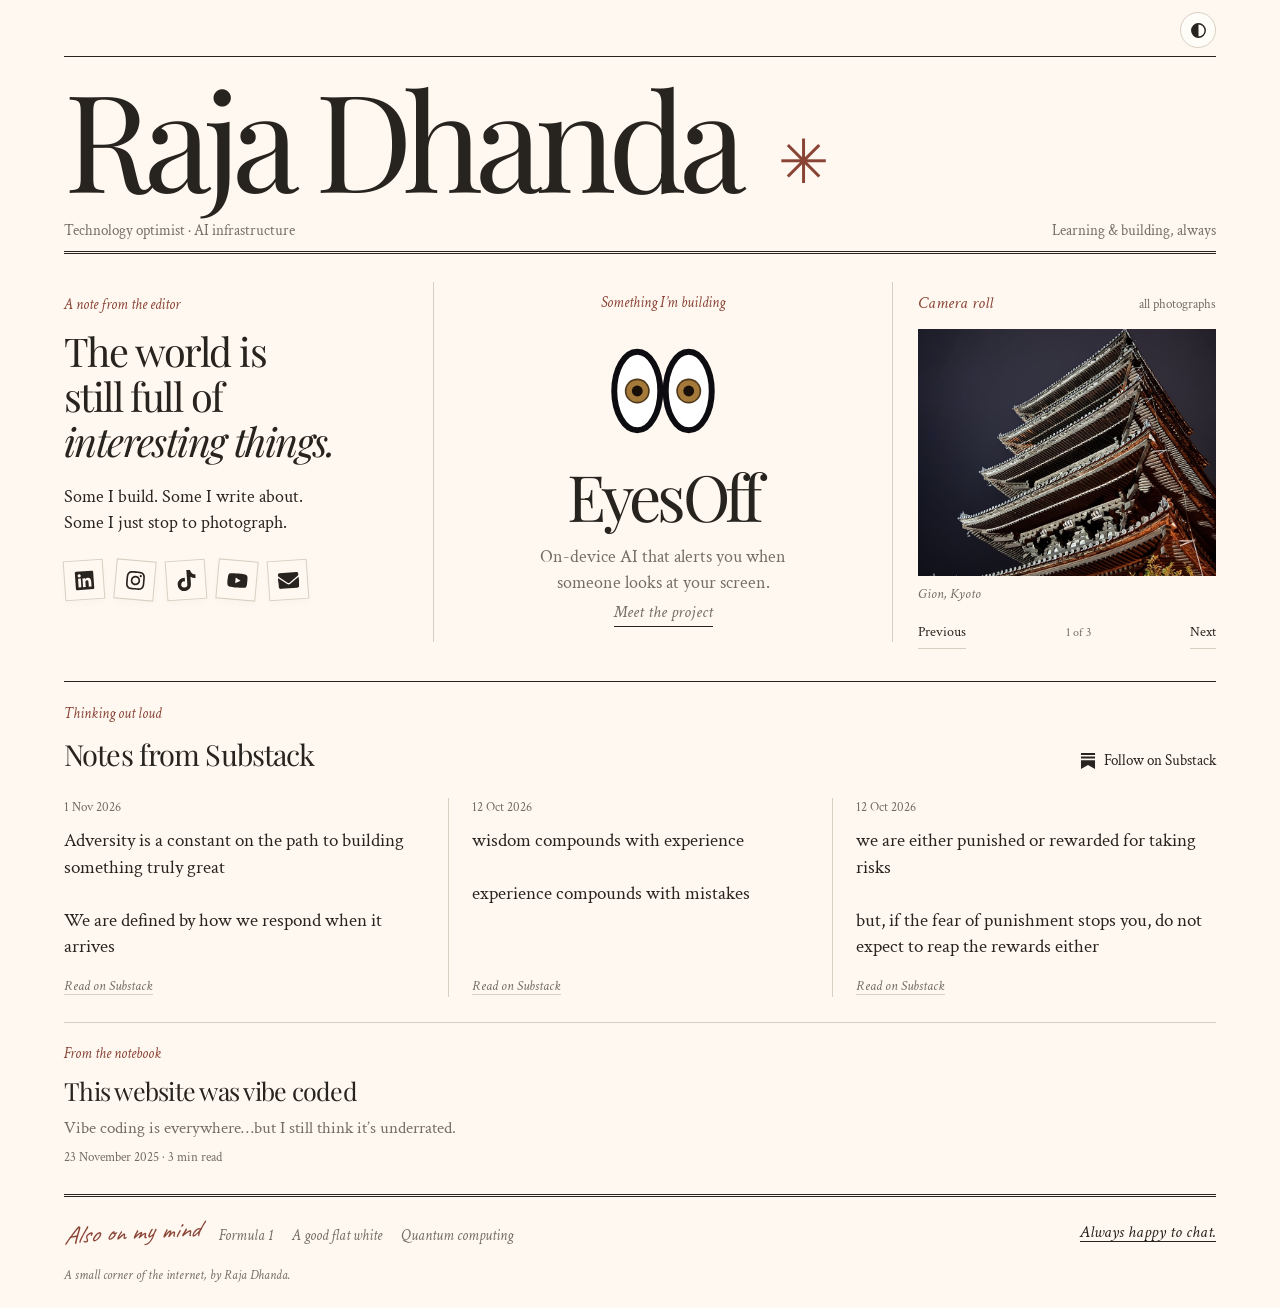
==== commit db833174: "Implement Sunday Edition with EyesOff, a photo carousel, and Substack notes" ====
--- a/index.html
+++ b/index.html
@@ -1,1399 +1,360 @@
-<!DOCTYPE html>
+<!doctype html>
 <html lang="en">
-<head>
-  <meta charset="UTF-8" />
-  <meta name="viewport" content="width=device-width, initial-scale=1" />
-  <title>Raja Dhanda</title>
-  <meta name="description" content="Technology optimist working in AI infrastructure. Learning and building, always happy to chat!">
-
-  <!-- Open Graph / LinkedIn -->
-  <meta property="og:type" content="website">
-  <meta property="og:url" content="https://rajadhanda.me/">
-  <meta property="og:title" content="Raja Dhanda">
-  <meta property="og:description" content="Technology optimist working in AI infrastructure. Learning and building, always happy to chat!">
-  <meta property="og:image" content="https://rajadhanda.me/assets/images/og-image.jpg">
-
-  <!-- Twitter Card -->
-  <meta name="twitter:card" content="summary_large_image">
-  <meta name="twitter:title" content="Raja Dhanda">
-  <meta name="twitter:description" content="Technology optimist working in AI infrastructure. Learning and building, always happy to chat!">
-  <meta name="twitter:image" content="https://rajadhanda.me/assets/images/og-image.jpg">
-
-  <!-- Favicons -->
-  <link rel="icon" type="image/png" sizes="32x32" href="/assets/icons/favicons/favicon-32x32.png">
-  <link rel="icon" type="image/png" sizes="16x16" href="/assets/icons/favicons/favicon-16x16.png">
-  <link rel="apple-touch-icon" sizes="180x180" href="/assets/icons/favicons/apple-touch-icon.png">
-  <!-- Pastel elements updated -->
-
-  <!-- Theme Script (inline to prevent FOUC) -->
-  <style id="theme-init">.theme-loading,.theme-loading *{transition:none!important}</style>
-  <script>
-    (function(){
-      document.documentElement.classList.add('theme-loading');
-      const savedTheme = localStorage.getItem('theme') || 'light';
-      if (savedTheme === 'midnight') {
-        document.documentElement.setAttribute('data-theme', 'midnight');
-      }
-      // Set background immediately to prevent any flash
-      document.documentElement.style.backgroundColor = savedTheme === 'midnight' ? '#0a0e27' : '#FFF8F0';
-      // Remove loading class after first paint
-      requestAnimationFrame(function(){
-        requestAnimationFrame(function(){
-          document.documentElement.classList.remove('theme-loading');
-          document.documentElement.style.backgroundColor = '';
-        });
-      });
-    })();
-  </script>
-
-  <!-- Type -->
-  <link rel="preconnect" href="https://fonts.googleapis.com">
-  <link rel="preconnect" href="https://fonts.gstatic.com" crossorigin>
-  <link href="https://fonts.googleapis.com/css2?family=Playfair+Display:wght@400;600&family=Crimson+Text:ital,wght@0,400;0,600;1,400&display=swap" rel="stylesheet">
-
-  <!-- Shared styles/scripts -->
-  <link rel="stylesheet" href="/assets/css/site.css">
-  <script src="/assets/js/site.js" defer></script>
-
-  <style>
-    :root{
-      --maxw:880px;
-
-      /* Pastel Color Palette */
-      --pastel-mint:#E8F8F5; --pastel-mint-dark:#B8E6D9;
-      --pastel-lavender:#F0E8FF; --pastel-lavender-dark:#D4C2F0;
-      --pastel-peach:#FFE8E0; --pastel-peach-dark:#FFD4C2;
-      --pastel-sky:#E8F4FD; --pastel-sky-dark:#B8D9F0;
-      --pastel-rose:#FFE8F0; --pastel-rose-dark:#FFD4E6;
-      --pastel-cream:#FFF8E8; --pastel-cream-dark:#FFE6B8;
-    }
-
-    /* Midnight Pastel Palette (darker, muted versions) */
-    [data-theme="midnight"]{
-      --pastel-mint:#1a2833; --pastel-mint-dark:#2a3d4d;
-      --pastel-lavender:#1f1f33; --pastel-lavender-dark:#2d2d4a;
-      --pastel-peach:#332020; --pastel-peach-dark:#4a2d2d;
-      --pastel-sky:#1a2433; --pastel-sky-dark:#2a3547;
-      --pastel-rose:#331f28; --pastel-rose-dark:#4a2d3a;
-      --pastel-cream:#332d1f; --pastel-cream-dark:#4a4230;
-    }
-    body{
-      display:grid; grid-template-rows:1fr auto; align-items:center; justify-items:center;
-      overflow-x:hidden;
-    }
-    @media (max-width:768px){
-      body{min-height:100vh; min-height:100dvh}
-    }
-
-    /* Theme toggle reveals after scroll/time on the homepage */
-    .theme-toggle{
-      background:rgba(254,254,254,.92);
-      opacity:0; transform:translateY(16px);
-      transition:opacity .6s var(--ease), transform .6s var(--ease), all .3s var(--ease);
-    }
-    .theme-toggle.reveal{opacity:1; transform:translateY(0)}
-    .theme-toggle.reveal:hover{transform:scale(1.05) translateY(-1px) !important}
-    @media (prefers-reduced-motion: reduce){
-      .theme-toggle{transform:none; transition:opacity .3s var(--ease), all .3s var(--ease)}
-    }
-
-    /* Main */
-    main{width:100%; max-width:var(--maxw); text-align:center; padding:40px 20px; align-self:center; justify-self:center; position:relative; z-index:2}
-    @media (max-width:768px){
-      main{padding:32px 20px 20px}
-    }
-    @media (max-width:560px){
-      main{padding:28px 16px 16px}
-    }
-    @media (max-width:380px){
-      main{padding:24px 14px 14px}
-    }
-    #centerpiece{display:inline-block}
-    /* Profile Photo */
-    .profile-photo-container{
-      margin:0 0 28px 0; display:flex; justify-content:center; align-items:center;
-      opacity:0; transform:translateY(20px) scale(0.9);
-      transition:opacity 1.2s var(--ease), transform 1.2s var(--ease);
-      position:relative;
-    }
-    .profile-photo-container.show{
-      opacity:1; transform:translateY(0) scale(1);
-    }
-
-    .profile-photo{
-      width:140px; height:161px;
-      border-radius:16px; object-fit:contain; object-position:center;
-      background: var(--bg);
-      max-width: 100%; max-height: 100%;
-    }
-
-    .name{
-      font-family:'Playfair Display',serif;
-      font-size:clamp(2rem,5vw,4rem); line-height:1.08; margin:0 0 16px 0; min-height:1.2em;
-      letter-spacing:-.02em; font-weight:400; position:relative;
-      padding:0 20px;
-    }
-    @media (max-width:560px){
-      .name{padding:0 16px}
-    }
-    @media (max-width:380px){
-      .name{padding:0 12px}
-    }
-    .typing-cursor{display:inline-block; width:3px; height:1em; background:var(--fg); margin-left:4px; transform:translateY(.05em); animation:cursor-blink 1.4s ease-in-out infinite; border-radius:1px}
-    @keyframes cursor-blink{0%,45%{opacity:1}50%,95%{opacity:.1}100%{opacity:1}}
-
-    /* ── Socials: satellite arc ───────────────────────────────
-       Five small orbs on a shallow arc cradling the portrait.
-       .social-link owns arc placement + dock magnification;
-       .social-dot owns the reveal pop and the ambient float, so
-       the two motions never fight over one transform.
-       ------------------------------------------------------- */
-    .social-row{display:flex; flex-direction:column; align-items:center}
-    .social-links{
-      margin-top:0; display:flex; flex-wrap:nowrap; gap:8px;
-      justify-content:center; align-items:center;
-    }
-    .social-link{
-      display:inline-flex; text-decoration:none; color:var(--fg);
-      transform:translateY(calc(var(--arc-y) - var(--lift, 0px))) rotate(var(--arc-r)) scale(var(--mag, 1));
-      transition:transform .42s var(--ease-back);
-      -webkit-tap-highlight-color:transparent;
-      touch-action:manipulation;
-    }
-    /* Arc: ends ride higher and tilt outward, following the curve */
-    .social-link:nth-child(1){--arc-y:-18px; --arc-r:-15deg; --pop-delay:0s;   --float-dur:9s}
-    .social-link:nth-child(2){--arc-y:-7px;  --arc-r:-7deg;  --pop-delay:.07s; --float-dur:13s}
-    .social-link:nth-child(3){--arc-y:0px;   --arc-r:0deg;   --pop-delay:.14s; --float-dur:10.5s}
-    .social-link:nth-child(4){--arc-y:-7px;  --arc-r:7deg;   --pop-delay:.21s; --float-dur:12.5s}
-    .social-link:nth-child(5){--arc-y:-18px; --arc-r:15deg;  --pop-delay:.28s; --float-dur:11s}
-
-    .social-dot{
-      display:inline-flex; align-items:center; justify-content:center;
-      width:30px; height:30px; font-size:12.5px;
-      border:1px solid var(--border); border-radius:4px;
-      background:rgba(255,255,255,.5); backdrop-filter:blur(10px);
-      box-shadow:0 1px 10px rgba(0,0,0,.04);
-      position:relative; overflow:hidden; opacity:0;
-      transition:background .45s var(--ease), border-color .45s var(--ease),
-                 color .45s var(--ease), box-shadow .35s var(--ease);
-    }
-    [data-theme="midnight"] .social-dot{background:rgba(26,30,47,.5)}
-
-    /* Reveal pop, then hand the transform to the ambient float */
-    .social-links.icons-in .social-dot{
-      animation-name:icon-pop, satellite-float;
-      animation-duration:.5s, var(--float-dur);
-      animation-timing-function:var(--ease-back), ease-in-out;
-      animation-delay:var(--pop-delay), calc(var(--pop-delay) + .5s);
-      animation-iteration-count:1, infinite;
-      animation-fill-mode:both, none;
-    }
-    @keyframes icon-pop{0%{opacity:0; transform:translateY(6px) scale(.94)}60%{opacity:1; transform:translateY(0) scale(1.045)}100%{opacity:1; transform:translateY(0) scale(1)}}
-    @keyframes satellite-float{
-      0%{transform:translate(0,0) rotate(0deg)}
-      25%{transform:translate(2px,-3.6px) rotate(1.6deg)}
-      50%{transform:translate(0,-5.5px) rotate(0deg)}
-      75%{transform:translate(-2px,-2.4px) rotate(-1.6deg)}
-      100%{transform:translate(0,0) rotate(0deg)}
-    }
-
-
-    /* Dock magnification: the hovered orb leads, neighbours follow, rest recede */
-    .social-links:has(.social-link:hover) .social-link{--mag:.96}
-    .social-links:has(.social-link:hover) .social-link:hover{--mag:1.24; --lift:4px}
-    .social-links:has(.social-link:hover) .social-link:hover + .social-link{--mag:1.08; --lift:1.5px}
-    .social-links:has(.social-link:hover) .social-link:has(+ .social-link:hover){--mag:1.08; --lift:1.5px}
-    .social-link:focus-visible{--mag:1.24; --lift:4px; outline:none}
-    .social-link:focus-visible .social-dot{box-shadow:0 0 0 2px var(--accent), var(--shadow-medium)}
-    .social-link:hover .social-dot{box-shadow:var(--shadow-medium); border-color:transparent; color:white}
-
-    /* Platform-specific brand colors */
-    .social-link[aria-label="LinkedIn"]:hover .social-dot{background:#0077b5; border-color:#0077b5}
-    .social-link[aria-label="Instagram"]:hover .social-dot{
-      background:linear-gradient(45deg,#f09433 0%,#e6683c 25%,#dc2743 50%,#cc2366 75%,#bc1888 100%);
-    }
-    .social-link[aria-label="TikTok"]:hover .social-dot{background:#010101; border-color:#010101}
-    [data-theme="midnight"] .social-link[aria-label="TikTok"]:hover .social-dot{
-      background:#25f4ee; border-color:#25f4ee; color:#010101;
-    }
-    .social-link[aria-label="YouTube"]:hover .social-dot{background:#ff0000; border-color:#ff0000}
-    .social-link[aria-label="Email"]:hover .social-dot{background:#007AFF; border-color:#007AFF}
-
-    /* Caption: names where each orb lands, in the hobby row's voice */
-    /* Empty until an icon is hovered or focused; height is reserved so the
-       layout below never shifts when a handle appears. */
-    .social-caption{
-      position:relative; margin:13px 0 0; height:1.3em;
-      font-family:var(--serif); font-style:italic; font-size:.76rem;
-      color:var(--muted); line-height:1.3; white-space:nowrap;
-      opacity:0; transition:opacity .5s var(--ease) .35s;
-    }
-    .social-links.icons-in + .social-caption{opacity:1}
-    .social-caption span{
-      position:absolute; left:50%; top:0; transform:translateX(-50%);
-      opacity:0; transition:opacity .3s var(--ease);
-    }
-    .social-row:has(.social-link[aria-label="LinkedIn"]:hover) [data-for="LinkedIn"],
-    .social-row:has(.social-link[aria-label="LinkedIn"]:focus-visible) [data-for="LinkedIn"],
-    .social-row:has(.social-link[aria-label="Instagram"]:hover) [data-for="Instagram"],
-    .social-row:has(.social-link[aria-label="Instagram"]:focus-visible) [data-for="Instagram"],
-    .social-row:has(.social-link[aria-label="TikTok"]:hover) [data-for="TikTok"],
-    .social-row:has(.social-link[aria-label="TikTok"]:focus-visible) [data-for="TikTok"],
-    .social-row:has(.social-link[aria-label="YouTube"]:hover) [data-for="YouTube"],
-    .social-row:has(.social-link[aria-label="YouTube"]:focus-visible) [data-for="YouTube"],
-    .social-row:has(.social-link[aria-label="Email"]:hover) [data-for="Email"],
-    .social-row:has(.social-link[aria-label="Email"]:focus-visible) [data-for="Email"]{opacity:1}
-
-    /* Subtle ripple effect */
-    .social-dot::after{
-      content:''; position:absolute; top:50%; left:50%; width:0; height:0;
-      border-radius:50%; background:rgba(255,255,255,.28); transform:translate(-50%, -50%) scale(0);
-      pointer-events:none; z-index:1;
-    }
-    .social-link:active .social-dot::after{
-      animation:ripple 0.5s var(--ease-back) forwards;
-    }
-    @keyframes ripple{
-      0%{width:0; height:0; opacity:1}
-      100%{width:70px; height:70px; opacity:0}
-    }
-    @media (prefers-reduced-motion: reduce){
-      .social-dot::after{display:none}
-    }
-
-    /* Subtle ornaments */
-    .floating-element{position:absolute; pointer-events:none; opacity:.15; color:var(--muted); font-size:12px; animation:float 8s ease-in-out infinite; z-index:-1}
-    .floating-element.pastel-1{color:var(--pastel-lavender-dark); opacity:.4; font-size:16px; animation:float 10s ease-in-out infinite}
-    .floating-element.pastel-2{color:var(--pastel-mint-dark); opacity:.35; font-size:12px; animation:float 12s ease-in-out infinite}
-    @keyframes float{0%,100%{transform:translateY(0) rotate(0)}33%{transform:translateY(-8px) rotate(2deg)}66%{transform:translateY(4px) rotate(-1deg)}}
-    .floating-element:nth-child(1){top:15%; right:10%; animation-delay:-2s}
-    .floating-element:nth-child(2){bottom:20%; left:8%; animation-delay:-5s; animation-duration:12s}
-    .floating-element.pastel-1{top:25%; left:12%; animation-delay:-8s; animation-duration:15s}
-    .floating-element.pastel-2{bottom:35%; right:15%; animation-delay:-12s; animation-duration:18s}
-
-    /* Bubble navigation (grid fallback for reduced motion) */
-    .bubble-nav{
-      margin-top:6vh; display:grid; grid-template-columns:repeat(2, minmax(160px,1fr));
-      gap:clamp(16px,5vw,36px); align-items:center; justify-items:center;
-    }
-    @media (max-width:768px){
-      .bubble-nav{gap:clamp(14px,4vw,28px); margin-top:5vh}
-    }
-    @media (max-width:560px){
-      .bubble-nav{grid-template-columns:1fr 1fr; gap:16px; margin-top:4vh}
-    }
-    @media (max-width:380px){
-      .bubble-nav{gap:14px; margin-top:3vh}
-    }
-
-    .bubble{
-      position:relative; width:clamp(120px,18vw,165px); aspect-ratio:1/1; border-radius:50%;
-      border:2px solid var(--border); display:grid; place-items:center; text-decoration:none; color:var(--fg);
-      overflow:hidden; background:transparent;
-      /* JS owns transform entirely for silky motion */
-      transition: border-color .18s var(--ease), box-shadow .18s var(--ease);
-      will-change: transform;
-      backface-visibility:hidden; transform:translate3d(0,0,0);
-      /* Better touch targets on mobile */
-      -webkit-tap-highlight-color:rgba(0,0,0,0.05);
-      touch-action:manipulation;
-    }
-    .bubble:hover{border-color:var(--muted); box-shadow:0 10px 24px rgba(0,0,0,.08)}
-    .bubble:focus-visible{outline:none; box-shadow:0 0 0 3px rgba(0,0,0,.10), 0 10px 24px rgba(0,0,0,.08); border-color:var(--muted)}
-    .bubble:active{transform:scale(0.98)}
-    @media (max-width:560px){
-      .bubble{-webkit-tap-highlight-color:rgba(0,0,0,0.08)}
-    }
-
-    /* Subtle pulse animation on hover */
-    .bubble::before{
-      content:''; position:absolute; inset:-4px; border-radius:50%; border:2px solid transparent;
-      pointer-events:none; opacity:0; transition:opacity 0.3s var(--ease);
-    }
-    .bubble:hover::before{
-      opacity:1; animation:gentle-pulse 2s ease-in-out infinite;
-      border-color:rgba(255,255,255,0.4);
-    }
-    @keyframes gentle-pulse{
-      0%, 100%{transform:scale(1); opacity:0.4}
-      50%{transform:scale(1.05); opacity:0.6}
-    }
-    @media (prefers-reduced-motion: reduce){
-      .bubble::before{display:none}
-    }
-
-    /* Page transition overlay */
-    .page-transition{
-      position:fixed; top:0; left:0; width:0; height:0; border-radius:50%;
-      background:var(--bg); transform:translate(-50%, -50%);
-      opacity:0; pointer-events:none; z-index:1500; transition:width 0.6s var(--ease-back), height 0.6s var(--ease-back), opacity 0.3s var(--ease);
-      will-change: width, height;
-    }
-    .page-transition.active{
-      opacity:1; pointer-events:all;
-      width:200vw; height:200vh;
-    }
-    @media (prefers-reduced-motion: reduce){
-      .page-transition{display:none}
-    }
-
-    .bubble-title{
-      font-size:clamp(0.8rem,1.65vw,1.05rem); font-weight:500; line-height:1.2; text-align:center; pointer-events:none; color:#8c8c8c;
-      position:relative; transition:transform .2s var(--ease);
-    }
-    .bubble:hover .bubble-title, .bubble[data-armed="1"] .bubble-title{
-      transform:translateY(-8px);
-    }
-    .bubble-label{
-      position:absolute; bottom:12px; left:50%; transform:translate(-50%,6px);
-      font-style:italic; font-size:clamp(.62rem,1.2vw,.72rem); color:var(--muted);
-      opacity:0; transition:opacity .2s var(--ease), transform .2s var(--ease);
-      pointer-events:none; text-align:center; max-width:88%; line-height:1.25; white-space:normal; word-break:break-word
-    }
-    .bubble:hover .bubble-label,.bubble:focus-within .bubble-label,.bubble[data-armed="1"] .bubble-label{opacity:1; transform:translate(-50%,0)}
-    /* Armed state on touch: subtle emphasis */
-    .bubble[data-armed="1"]{ border-color:var(--muted); box-shadow:0 10px 24px rgba(0,0,0,.08) }
-    .bubble[data-armed="1"] .bubble-label{ font-size:.62rem }
-
-    /* Populated bubble styles - Photos (warm tones) */
-    .photos-bubble{
-      background:linear-gradient(135deg, var(--pastel-peach), var(--pastel-cream));
-      border:2px solid var(--pastel-peach-dark);
-      box-shadow:0 4px 20px rgba(255, 212, 194, 0.25), 0 8px 40px rgba(255, 230, 184, 0.15);
-      animation:gentlePulse 4s ease-in-out infinite;
-    }
-    .photos-bubble:hover{
-      background:linear-gradient(135deg, var(--pastel-peach-dark), var(--pastel-cream-dark));
-      border-color:var(--muted);
-      box-shadow:0 6px 30px rgba(255, 212, 194, 0.35), 0 12px 50px rgba(255, 230, 184, 0.25);
-    }
-    .photos-bubble .bubble-title{
-      color:var(--accent);
-      font-weight:600;
-    }
-    .photos-bubble .bubble-label{
-      color:var(--fg-light);
-    }
-
-    /* Populated bubble styles - Blog (cool tones) */
-    .blog-bubble{
-      background:linear-gradient(135deg, var(--pastel-mint), var(--pastel-sky));
-      border:2px solid var(--pastel-mint-dark);
-      box-shadow:0 4px 20px rgba(184, 230, 217, 0.25), 0 8px 40px rgba(184, 217, 240, 0.15);
-      animation:gentlePulse 4s ease-in-out infinite;
-    }
-    .blog-bubble:hover{
-      background:linear-gradient(135deg, var(--pastel-mint-dark), var(--pastel-sky-dark));
-      border-color:var(--muted);
-      box-shadow:0 6px 30px rgba(184, 230, 217, 0.35), 0 12px 50px rgba(184, 217, 240, 0.25);
-    }
-    .blog-bubble .bubble-title{
-      color:var(--accent);
-      font-weight:600;
-    }
-    .blog-bubble .bubble-label{
-      color:var(--fg-light);
-    }
-
-    /* Populated bubble styles - Projects (warm-cool blend) */
-    .projects-bubble{
-      background:linear-gradient(135deg, var(--pastel-lavender), var(--pastel-rose));
-      border:2px solid var(--pastel-lavender-dark);
-      box-shadow:0 4px 20px rgba(212, 194, 240, 0.25), 0 8px 40px rgba(255, 212, 230, 0.15);
-      animation:gentlePulse 4s ease-in-out infinite;
-    }
-    .projects-bubble:hover{
-      background:linear-gradient(135deg, var(--pastel-lavender-dark), var(--pastel-rose-dark));
-      border-color:var(--muted);
-      box-shadow:0 6px 30px rgba(212, 194, 240, 0.35), 0 12px 50px rgba(255, 212, 230, 0.25);
-    }
-    .projects-bubble .bubble-title{
-      color:var(--accent);
-      font-weight:600;
-    }
-    .projects-bubble .bubble-label{
-      color:var(--fg-light);
-    }
-
-    /* Unpopulated bubble styles - muted and dimmed */
-    .unpopulated-bubble{
-      background:rgba(255, 255, 255, 0.3);
-      border:2px solid var(--border);
-      opacity:0.7;
-      transition:opacity .3s var(--ease), border-color .3s var(--ease);
-    }
-    .unpopulated-bubble:hover{
-      opacity:0.85;
-      border-color:var(--muted);
-    }
-    .unpopulated-bubble:hover .bubble-label{
-      opacity:0.8;
-    }
-    .unpopulated-bubble .bubble-title{
-      color:var(--muted);
-      font-weight:400;
-    }
-    .unpopulated-bubble .bubble-label{
-      color:var(--muted);
-      opacity:0;
-    }
-
-    /* Gentle pulse animation for populated bubbles */
-    @keyframes gentlePulse{
-      0%, 100%{box-shadow:0 4px 20px rgba(184, 230, 217, 0.15), 0 8px 40px rgba(184, 217, 240, 0.1)}
-      50%{box-shadow:0 6px 25px rgba(184, 230, 217, 0.2), 0 12px 45px rgba(184, 217, 240, 0.15)}
-    }
-
-    /* Viewport-pinned physics layer */
-    .bubble-nav.freeflow{
-      position: fixed;
-      inset: 0;              /* pin to viewport; avoids 100vw scrollbar shift */
-      pointer-events: none;
-      z-index: 3;            /* above main so bubbles remain hoverable near text */
-      display: block;
-      margin: 0;
-      opacity: 0;            /* fade in when ready */
-      transition: opacity .5s var(--ease);
-    }
-    .bubble-nav.freeflow .bubble{
-      position: absolute;
-      left: 0;               /* ensure transform origin is the viewport's top-left */
-      top: 0;
-      pointer-events: auto;
-    }
-    .bubble-nav.freeflow.ready{opacity:1}
-
-    /* Reduced motion: keep centred positions without animation */
-    @media (prefers-reduced-motion: reduce){
-      .bubble-nav.freeflow{position:fixed; inset:0; width:100vw; height:100dvh; display:block; pointer-events:none; opacity:1 !important}
-      .bubble-nav.freeflow .bubble{position:absolute}
-      .social-link{transition:none}
-      .social-dot{opacity:1 !important; animation:none !important}
-    }
-
-    /* Section base */
-    .section{
-      margin-top:48px; opacity:0; transform:translateY(16px);
-      transition:opacity .6s var(--ease), transform .6s var(--ease);
-    }
-    .section.reveal{
-      opacity:1; transform:translateY(0);
-    }
-    @media (prefers-reduced-motion: reduce){
-      .section{transform:none; transition:opacity .3s var(--ease)}
-    }
-
-    /* Inline About Section */
-    #about-inline.section{
-      margin-top:32px; max-width:480px; margin-left:auto; margin-right:auto;
-      text-align:center; color:var(--fg-light);
-    }
-    #about-inline .portrait{
-      width:88px; height:88px; border-radius:50%; object-fit:cover; display:block; margin:0 auto 12px auto;
-    }
-    #about-inline .lede{
-      font-size:clamp(0.95rem, 1.8vw, 1.05rem); line-height:1.5; margin:0; font-weight:400;
-    }
-    @media (max-width:768px){
-      #about-inline .lede{
-        font-size:0.9rem; line-height:1.4;
-      }
-    }
-    @media (max-width:560px){
-      #about-inline .lede{
-        font-size:0.85rem; line-height:1.35;
-      }
-    }
-    @media (max-width:380px){
-      #about-inline .lede{
-        font-size:0.8rem; line-height:1.3;
-      }
-    }
-
-
-    /* Hobby Icons Section */
-    #hobbies{
-      margin-top:80px; max-width:500px; margin-left:auto; margin-right:auto;
-      text-align:center;
-      padding:0 20px;
-      position:fixed; bottom:20px; left:50%;
-      width:100%; max-width:500px;
-      transform:translateX(-50%) translateY(20px);
-      opacity:0;
-      visibility:hidden;
-      pointer-events:none;
-      transition:opacity 0.5s var(--ease), transform 0.5s var(--ease), visibility 0.5s var(--ease);
-      z-index:10;
-    }
-    #hobbies.reveal{
-      transform:translateX(-50%) translateY(0);
-      opacity:1;
-      visibility:visible;
-      pointer-events:auto;
-    }
-    .hobbies-label{
-      font-family:var(--sans); font-size:0.75rem; color:var(--muted);
-      margin:0; margin-right:10px; font-weight:400; font-style:italic;
-      white-space:nowrap;
-    }
-    .hobby-icons{
-      display:flex; flex-wrap:wrap; gap:12px; justify-content:center;
-      align-items:center;
-    }
-    .hobby-icon{
-      display:inline-flex; align-items:center; justify-content:center;
-      width:28px; height:28px;
-      border:none; background:transparent;
-      color:var(--muted); text-decoration:none;
-      font-size:14px; transition:transform .3s var(--ease), color .4s var(--ease);
-      position:relative;
-      -webkit-tap-highlight-color:rgba(0,0,0,0.05);
-      touch-action:manipulation;
-    }
-    .hobby-icon .icon{
-      transition:transform .4s var(--ease-back), color .4s var(--ease);
-    }
-    .hobby-icon:hover .icon{
-      transform:rotate(15deg);
-    }
-    .hobby-icon:hover{
-      color:var(--fg);
-      transform:scale(1.05) translateY(-1px);
-    }
-    .hobby-icon:focus-visible{
-      outline:none; box-shadow:0 0 0 2px var(--accent);
-    }
-    @media (prefers-reduced-motion: reduce){
-      .hobby-icon:hover{transform:none}
-    }
-    @media (max-width:768px){
-      #hobbies{bottom:16px; padding:0 20px; max-width:450px}
-      .hobby-icons{gap:12px}
-      .hobby-icon{width:26px; height:26px; font-size:13px}
-      .hobbies-label{font-size:0.72rem; margin-right:10px}
-    }
-    @media (max-width:560px){
-      #hobbies{bottom:12px; padding:0 16px; max-width:380px}
-      .hobby-icons{gap:10px}
-      .hobby-icon{width:24px; height:24px; font-size:12px}
-      .hobbies-label{font-size:0.7rem; margin-right:8px}
-    }
-    @media (max-width:380px){
-      #hobbies{bottom:10px; padding:0 14px; max-width:340px}
-      .hobby-icons{gap:8px}
-      .hobby-icon{width:22px; height:22px; font-size:11px}
-      .hobbies-label{font-size:0.68rem; margin-right:6px}
-    }
-    @media (prefers-reduced-motion: reduce){
-      #hobbies{transform:translateX(-50%)}
-    }
-
-    /* Responsive tweaks */
-    @media (max-width:768px){
-      .theme-toggle{top:20px; right:20px; width:48px; height:48px}
-      .social-links{margin-top:0; gap:7px}
-      .social-dot{width:29px; height:29px; font-size:12px}
-      .social-caption{font-size:.74rem; margin-top:12px}
-      .floating-element{display:none}
-      .section{margin-top:32px}
-      main{padding:32px 20px 20px}
-      #about-inline{margin-top:28px; padding:0 12px}
-      #about-inline .lede{font-size:1rem; line-height:1.7}
-    }
-
-    /* Mobile typography and bubble size tuning */
-    @media (max-width:560px){
-      .theme-toggle{top:16px; right:16px; width:44px; height:44px}
-      main{padding:28px 16px 16px}
-      .profile-photo{width:110px; height:127px; border-radius:14px; object-fit:contain; max-width: 100%; max-height: 100%;}
-      .profile-photo-container{margin-bottom:20px}
-      .name{font-size:clamp(1.4rem, 6vw, 2rem); margin-bottom:12px; line-height:1.1}
-      .social-links{margin-top:0; gap:6px}
-      .social-dot{width:28px; height:28px; font-size:11.5px}
-      .social-caption{font-size:.72rem; margin-top:11px}
-      .bubble{width:clamp(85px, 22vw, 110px)}
-      .bubble-title{font-size:clamp(0.7rem, 1.8vw, 0.85rem); font-weight:500}
-      .bubble:hover .bubble-title, .bubble[data-armed="1"] .bubble-title{
-        transform:translateY(-6px);
-      }
-      .bubble-label{font-size:.55rem; bottom:10px; max-width:90%}
-      .bubble[data-armed="1"] .bubble-label{font-size:.52rem}
-      #about-inline{margin-top:24px; padding:0 8px}
-      #about-inline .lede{font-size:0.95rem; line-height:1.65}
-      .section{margin-top:28px}
-    }
-    @media (max-width:380px){
-      .theme-toggle{top:14px; right:14px; width:42px; height:42px}
-      main{padding:24px 14px 14px}
-      .profile-photo{width:100px; height:115px; border-radius:12px; object-fit:contain; max-width: 100%; max-height: 100%;}
-      .profile-photo-container{margin-bottom:18px}
-      .name{font-size:clamp(1.3rem, 6.5vw, 1.8rem); margin-bottom:10px}
-      .social-links{margin-top:0; gap:6px}
-      .social-dot{width:26px; height:26px; font-size:11px}
-      .social-caption{font-size:.7rem; margin-top:10px}
-      .bubble{width:clamp(78px, 24vw, 98px)}
-      .bubble-title{font-size:clamp(0.65rem, 1.6vw, 0.78rem)}
-      .bubble:hover .bubble-title, .bubble[data-armed="1"] .bubble-title{
-        transform:translateY(-5px);
-      }
-      .bubble-label{font-size:.52rem; bottom:8px}
-      .bubble[data-armed="1"] .bubble-label{font-size:.48rem}
-      #about-inline{margin-top:20px; padding:0 6px}
-      #about-inline .lede{font-size:0.9rem; line-height:1.6}
-      .section{margin-top:24px}
-    }
-
-  </style>
-  <link rel="stylesheet" href="/assets/css/refinements.css">
-  <noscript><style>
-    .profile-photo-container,.social-dot,.section,.theme-toggle{opacity:1!important;transform:none!important}
-    .homepage .bubble-nav.freeflow{position:relative;display:flex;flex-wrap:wrap;justify-content:center;gap:20px;opacity:1;padding:24px}
-    .bubble-nav.freeflow .bubble{position:relative;left:auto;top:auto}
-    .theme-toggle{display:none}
-  </style></noscript>
-</head>
-<body class="homepage">
-  <a class="skip-link" href="#centerpiece">Skip to introduction</a>
-
-  <!-- Theme Toggle Button -->
-  <button class="theme-toggle" id="themeToggle" aria-label="Toggle midnight mode">
-    <svg class="icon icon-moon" aria-hidden="true"><use href="/assets/icons/sprite.svg?v=2#moon"/></svg>
-    <svg class="icon icon-sun" aria-hidden="true"><use href="/assets/icons/sprite.svg?v=2#sun"/></svg>
-  </button>
-
-  <!-- Ornaments -->
-  <div class="floating-element">✦</div>
-  <div class="floating-element">◇</div>
-  <div class="floating-element pastel-1">◈</div>
-  <div class="floating-element pastel-2">◊</div>
-
-  <div class="home-intro" id="top">
-  <!-- Main -->
-  <main>
-    <div id="centerpiece" tabindex="-1">
-      <h1 class="name" id="name" data-text="Raja Dhanda">Raja Dhanda</h1>
-      <div class="profile-photo-container">
-        <img src="/assets/images/profile.webp" alt="Raja Dhanda" class="profile-photo" id="profilePhoto" fetchpriority="high" width="140" height="161">
+  <head>
+    <meta charset="utf-8" />
+    <meta name="viewport" content="width=device-width,initial-scale=1" />
+    <link rel="preconnect" href="https://fonts.googleapis.com" />
+    <link rel="preconnect" href="https://fonts.gstatic.com" crossorigin />
+    <link
+      href="https://fonts.googleapis.com/css2?family=Playfair+Display:ital,wght@0,400;0,600;1,400&family=Crimson+Text:ital,wght@0,400;0,600;1,400&family=Caveat:wght@400;500&display=swap"
+      rel="stylesheet"
+    />
+    <link rel="stylesheet" href="/assets/css/edition.css" />
+    <script>
+      try {
+        if (localStorage.getItem("theme") === "midnight")
+          document.documentElement.dataset.theme = "midnight";
+      } catch (e) {}
+    </script>
+    <script src="/assets/js/edition.js" defer></script>
+    <title>Raja Dhanda</title>
+    <meta
+      name="description"
+      content="Technology optimist working in AI infrastructure. Projects, photographs and notes from Substack."
+    />
+    <link
+      rel="icon"
+      type="image/png"
+      sizes="32x32"
+      href="/assets/icons/favicons/favicon-32x32.png"
+    />
+    <link
+      rel="apple-touch-icon"
+      href="/assets/icons/favicons/apple-touch-icon.png"
+    />
+    <meta property="og:type" content="website" />
+    <meta property="og:url" content="https://rajadhanda.me/" />
+    <meta property="og:title" content="Raja Dhanda" />
+    <meta
+      property="og:description"
+      content="Technology optimist working in AI infrastructure. Learning and building, always happy to chat!"
+    />
+    <meta
+      property="og:image"
+      content="https://rajadhanda.me/assets/images/og-image.jpg"
+    />
+    <meta name="twitter:card" content="summary_large_image" />
+    <noscript
+      ><style>
+        .carousel-controls {
+          display: none;
+        }
+        .carousel-photo {
+          cursor: default;
+        }
+      </style></noscript
+    >
+  </head>
+  <body class="edition">
+    <a class="skip-link" href="#main">Skip to content</a>
+    <header class="edition-top">
+      <button
+        class="mode"
+        aria-label="Switch to Midnight mode"
+        aria-pressed="false"
+        title="Switch to Midnight mode"
+      >
+        <svg viewBox="0 0 24 24" aria-hidden="true">
+          <circle
+            cx="12"
+            cy="12"
+            r="7"
+            fill="none"
+            stroke="currentColor"
+            stroke-width="1.5"
+          />
+          <path d="M12 5a7 7 0 0 0 0 14Z" fill="currentColor" />
+        </svg>
+      </button>
+    </header>
+    <main class="edition-paper" id="main">
+      <div class="edition-masthead">
+        <h1>
+          Raja Dhanda<span class="masthead-star" aria-hidden="true">✳</span>
+        </h1>
+        <div class="edition-byline">
+          <span>Technology optimist · AI infrastructure</span
+          ><span>Learning & building, always</span>
+        </div>
       </div>
-
-      <div class="social-row">
-        <div class="social-links" aria-label="Connect with me">
-          <a class="social-link" href="https://www.linkedin.com/in/ramendra-raja-dhanda/" target="_blank" rel="noopener" aria-label="LinkedIn">
-            <span class="social-dot"><svg class="icon" aria-hidden="true"><use href="/assets/icons/sprite.svg?v=2#linkedin"/></svg></span>
-          </a>
-          <a class="social-link" href="https://www.instagram.com/decodedwithraja/" target="_blank" rel="noopener" aria-label="Instagram">
-            <span class="social-dot"><svg class="icon" aria-hidden="true"><use href="/assets/icons/sprite.svg?v=2#instagram"/></svg></span>
-          </a>
-          <a class="social-link" href="https://www.tiktok.com/@decodedwithraja" target="_blank" rel="noopener" aria-label="TikTok">
-            <span class="social-dot"><svg class="icon" aria-hidden="true"><use href="/assets/icons/sprite.svg?v=2#tiktok"/></svg></span>
-          </a>
-          <a class="social-link" href="https://www.youtube.com/@decodedwithraja" target="_blank" rel="noopener" aria-label="YouTube">
-            <span class="social-dot"><svg class="icon" aria-hidden="true"><use href="/assets/icons/sprite.svg?v=2#youtube"/></svg></span>
-          </a>
-          <a class="social-link" href="mailto:hello@rajadhanda.me" target="_blank" rel="noopener" aria-label="Email">
-            <span class="social-dot"><svg class="icon" aria-hidden="true"><use href="/assets/icons/sprite.svg?v=2#envelope"/></svg></span>
-          </a>
+      <section class="edition-lead">
+        <div class="lead-copy">
+          <span class="edition-category">A note from the editor</span>
+          <h2>
+            The world is <br />still full of <br /><em>interesting things.</em>
+          </h2>
+          <p>
+            Some I build. Some I write about.<br />Some I just stop to
+            photograph.
+          </p>
+          <div class="socials">
+            <a
+              href="https://www.linkedin.com/in/ramendra-raja-dhanda/"
+              target="_blank"
+              rel="noopener"
+              aria-label="LinkedIn"
+              title="LinkedIn"
+              ><svg class="icon" aria-hidden="true">
+                <use href="/assets/icons/sprite.svg#linkedin" /></svg></a
+            ><a
+              href="https://www.instagram.com/decodedwithraja/"
+              target="_blank"
+              rel="noopener"
+              aria-label="Instagram"
+              title="Instagram"
+              ><svg class="icon" aria-hidden="true">
+                <use href="/assets/icons/sprite.svg#instagram" /></svg></a
+            ><a
+              href="https://www.tiktok.com/@decodedwithraja"
+              target="_blank"
+              rel="noopener"
+              aria-label="TikTok"
+              title="TikTok"
+              ><svg class="icon" aria-hidden="true">
+                <use href="/assets/icons/sprite.svg#tiktok" /></svg></a
+            ><a
+              href="https://www.youtube.com/@decodedwithraja"
+              target="_blank"
+              rel="noopener"
+              aria-label="YouTube"
+              title="YouTube"
+              ><svg class="icon" aria-hidden="true">
+                <use href="/assets/icons/sprite.svg#youtube" /></svg></a
+            ><a
+              href="mailto:hello@rajadhanda.me"
+              target="_blank"
+              rel="noopener"
+              aria-label="Email"
+              title="Email"
+              ><svg class="icon" aria-hidden="true">
+                <use href="/assets/icons/sprite.svg#envelope" /></svg
+            ></a>
+          </div>
         </div>
-        <p class="social-caption" aria-hidden="true">
-          <span data-for="LinkedIn">ramendra raja dhanda</span>
-          <span data-for="Instagram">@decodedwithraja</span>
-          <span data-for="TikTok">@decodedwithraja</span>
-          <span data-for="YouTube">@decodedwithraja</span>
-          <span data-for="Email">hello@rajadhanda.me</span>
-        </p>
-      </div>
-
-      <!-- Inline About Section -->
-      <section id="about-inline" class="section">
-        <p class="lede">Technology optimist working in AI infrastructure.<br>Learning and building, always happy to chat!</p>
-      </section>
-
-
-
-      <!-- Hobby Icons Section -->
-
-    </div>
-  </main>
-
-  <!-- Page Transition Overlay -->
-  <div class="page-transition" id="pageTransition"></div>
-
-  <!-- Bubble navigation (freeflow enables physics) -->
-  <nav id="bubbleNav" class="bubble-nav freeflow" aria-label="Primary">
-    <a class="bubble photos-bubble" href="/photographs/" data-key="photos" aria-label="Photographs">
-      <span class="bubble-title">Photographs</span>
-      <em class="bubble-label">frames from my camera roll</em>
-    </a>
-    <a class="bubble blog-bubble" href="/blog/" data-key="blog" aria-label="Blog">
-      <span class="bubble-title">Blog</span>
-      <em class="bubble-label">notes and thought experiments</em>
-    </a>
-    <a class="bubble projects-bubble eyesoff-bubble" href="https://eyesoff.app" target="_blank" rel="noopener noreferrer" data-key="eyesoff" aria-label="EyesOff — my on-device AI privacy app">
-      <span class="eyesoff-mark" aria-hidden="true">
-            <svg viewBox="0 0 48 48" fill="none">
-              <g class="eo-eyes">
-                <ellipse class="eo-eye" cx="14.5" cy="24" rx="8.5" ry="14.5"></ellipse>
-                <ellipse class="eo-eye" cx="33.5" cy="24" rx="8.5" ry="14.5"></ellipse>
-                <g class="eo-pupils">
-                  <g class="eo-iris" transform="translate(14.5 24)">
-                    <circle class="eo-iris-rim" r="4.6"></circle>
-                    <circle class="eo-iris-gold" r="4"></circle>
-                    <circle class="eo-pupil" r="2"></circle>
-                  </g>
-                  <g class="eo-iris" transform="translate(33.5 24)">
-                    <circle class="eo-iris-rim" r="4.6"></circle>
-                    <circle class="eo-iris-gold" r="4"></circle>
-                    <circle class="eo-pupil" r="2"></circle>
+        <section class="eyesoff-hero" aria-labelledby="eyesoff-title">
+          <span class="edition-category">Something I’m building</span
+          ><a
+            class="edition-eyesoff"
+            href="https://eyesoff.app"
+            target="_blank"
+            rel="noopener noreferrer"
+            ><span class="eyesoff-mark" aria-hidden="true">
+              <svg viewBox="0 0 48 48" fill="none">
+                <g class="eo-eyes">
+                  <ellipse
+                    class="eo-eye"
+                    cx="14.5"
+                    cy="24"
+                    rx="8.5"
+                    ry="14.5"
+                  ></ellipse>
+                  <ellipse
+                    class="eo-eye"
+                    cx="33.5"
+                    cy="24"
+                    rx="8.5"
+                    ry="14.5"
+                  ></ellipse>
+                  <g class="eo-pupils">
+                    <g class="eo-iris" transform="translate(14.5 24)">
+                      <circle class="eo-iris-rim" r="4.6"></circle>
+                      <circle class="eo-iris-gold" r="4"></circle>
+                      <circle class="eo-pupil" r="2"></circle>
+                    </g>
+                    <g class="eo-iris" transform="translate(33.5 24)">
+                      <circle class="eo-iris-rim" r="4.6"></circle>
+                      <circle class="eo-iris-gold" r="4"></circle>
+                      <circle class="eo-pupil" r="2"></circle>
+                    </g>
                   </g>
                 </g>
-              </g>
-              <circle class="eo-ring" cx="24" cy="24" r="22"></circle>
-              <line class="eo-slash" x1="9" y1="9" x2="39" y2="39"></line>
-            </svg>
-          </span>
-      <span class="bubble-title">EyesOff</span>
-    </a>
-  </nav>
-      <section id="hobbies" class="hobbies section">
-        <div class="hobby-icons">
-          <p class="hobbies-label">chat about</p>
-          <a href="mailto:hello@rajadhanda.me?subject=Coffee" class="hobby-icon" aria-label="Coffee" data-tooltip="Coffee">
-            <svg class="icon" aria-hidden="true"><use href="/assets/icons/sprite.svg?v=2#mug-hot"/></svg>
-          </a>
-          <a href="mailto:hello@rajadhanda.me?subject=Quantum%20Computing" class="hobby-icon" aria-label="Quantum Computing" data-tooltip="Quantum Computing">
-            <svg class="icon" aria-hidden="true"><use href="/assets/icons/sprite.svg?v=2#microchip"/></svg>
-          </a>
-          <a href="mailto:hello@rajadhanda.me?subject=Football" class="hobby-icon" aria-label="Football" data-tooltip="Football">
-            <svg class="icon" aria-hidden="true"><use href="/assets/icons/sprite.svg?v=2#futbol"/></svg>
-          </a>
-          <a href="/paddock/" class="hobby-icon" aria-label="F1" data-tooltip="F1">
-            <svg class="icon" aria-hidden="true"><use href="/assets/icons/sprite.svg?v=2#flag-checkered"/></svg>
-          </a>
+                <circle class="eo-ring" cx="24" cy="24" r="22"></circle>
+                <line class="eo-slash" x1="9" y1="9" x2="39" y2="39"></line>
+              </svg>
+            </span>
+            <h2 id="eyesoff-title">EyesOff</h2>
+            <p>
+              On-device AI that alerts you when someone looks at your screen.
+            </p>
+            <span class="meet-project">Meet the project</span></a
+          >
+        </section>
+        <section
+          class="photo-carousel"
+          aria-label="Photographs"
+          aria-roledescription="carousel"
+          tabindex="0"
+        >
+          <div class="carousel-heading">
+            <h2>Camera roll</h2>
+            <a href="/photographs/">all photographs</a>
+          </div>
+          <div class="carousel-slides">
+            <figure class="carousel-slide">
+              <button
+                type="button"
+                class="carousel-photo"
+                data-open-photo="0"
+                aria-label="Enlarge photograph: Yasaka Pagoda at night in Gion, Kyoto"
+              >
+                <img
+                  src="/assets/images/selected/kyoto.jpg"
+                  alt="Yasaka Pagoda at night in Gion, Kyoto"
+                  width="900"
+                  height="675"
+                />
+              </button>
+              <figcaption>Gion, Kyoto</figcaption>
+            </figure>
+            <figure class="carousel-slide" hidden>
+              <button
+                type="button"
+                class="carousel-photo"
+                data-open-photo="1"
+                aria-label="Enlarge photograph: Mountains and snow at Lake Louise, Banff"
+              >
+                <img
+                  src="/assets/images/selected/banff.jpg"
+                  alt="Mountains and snow at Lake Louise, Banff"
+                  width="900"
+                  height="675"
+                  loading="lazy"
+                />
+              </button>
+              <figcaption>Lake Louise, Banff</figcaption>
+            </figure>
+            <figure class="carousel-slide" hidden>
+              <button
+                type="button"
+                class="carousel-photo"
+                data-open-photo="2"
+                aria-label="Enlarge photograph: Tokyo at night from Shibuya Sky"
+              >
+                <img
+                  src="/assets/images/selected/tokyo.jpg"
+                  alt="Tokyo at night from Shibuya Sky"
+                  width="900"
+                  height="675"
+                  loading="lazy"
+                />
+              </button>
+              <figcaption>Shibuya Sky, Tokyo</figcaption>
+            </figure>
+          </div>
+          <div class="carousel-controls">
+            <button
+              type="button"
+              data-carousel="previous"
+              aria-label="Previous photograph"
+            >
+              Previous</button
+            ><span class="carousel-status" role="status" aria-live="polite"
+              >1 of 3</span
+            ><button
+              type="button"
+              data-carousel="next"
+              aria-label="Next photograph"
+            >
+              Next
+            </button>
+          </div>
+        </section>
+      </section>
+      <section class="substack-section" aria-labelledby="substack-title">
+        <header class="substack-heading">
+          <div>
+            <span class="edition-category">Thinking out loud</span>
+            <h2 id="substack-title">Notes from Substack</h2>
+          </div>
+          <a
+            class="substack-subscribe"
+            href="https://substack.com/@rajadhanda"
+            target="_blank"
+            rel="noopener noreferrer"
+            ><svg viewBox="0 0 24 24" aria-hidden="true">
+              <path
+                d="M22.539 8.242H1.46V5.406h21.08v2.836zM1.46 10.812V24L12 18.11 22.54 24V10.812H1.46zM22.54 0H1.46v2.836h21.08V0z"
+              /></svg
+            >Follow on Substack</a
+          >
+        </header>
+        <div class="front-notes" data-notes-source="/blog/notes.json">
+          <a
+            class="front-note"
+            href="https://substack.com/@rajadhanda/note/c-375634052"
+            target="_blank"
+            rel="noopener noreferrer"
+            ><time datetime="2026-11-01">2026-11-01</time>
+            <p>
+              Adversity is a constant on the path to building something truly
+              great We are defined by how we respond when it arrives
+            </p>
+            <span>Read on Substack</span></a
+          ><a
+            class="front-note"
+            href="https://substack.com/@rajadhanda/note/c-359389354"
+            target="_blank"
+            rel="noopener noreferrer"
+            ><time datetime="2026-10-12">2026-10-12</time>
+            <p>
+              wisdom compounds with experience experience compounds with
+              mistakes
+            </p>
+            <span>Read on Substack</span></a
+          ><a
+            class="front-note"
+            href="https://substack.com/@rajadhanda/note/c-359302594"
+            target="_blank"
+            rel="noopener noreferrer"
+            ><time datetime="2026-10-12">2026-10-12</time>
+            <p>
+              we are either punished or rewarded for taking risks but, if the
+              fear of punishment stops you, do not expect to reap the rewards
+              either
+            </p>
+            <span>Read on Substack</span></a
+          >
         </div>
       </section>
-  </div>
-
-  <div class="home-previews" id="from-here">
-    <section class="photo-preview" aria-labelledby="photo-preview-title">
-      <header class="preview-heading"><div><h2 id="photo-preview-title">Photographs</h2><p>frames from my camera roll</p></div><a href="/photographs/">all photographs</a></header>
-      <div class="preview-photos">
-        <a href="/photographs/"><figure><img src="/assets/images/selected/kyoto.jpg" width="1100" height="825" loading="lazy" alt="Yasaka Pagoda at night in Kyoto"><figcaption>gion, kyoto</figcaption></figure></a>
-        <a href="/photographs/"><figure><img src="/assets/images/selected/banff.jpg" width="900" height="675" loading="lazy" alt="Snow and mountains at Lake Louise"><figcaption>lake louise, banff</figcaption></figure></a>
-        <a href="/photographs/"><figure><img src="/assets/images/selected/tokyo.jpg" width="900" height="675" loading="lazy" alt="Tokyo at night from Shibuya Sky"><figcaption>shibuya sky, tokyo</figcaption></figure></a>
+      <section class="edition-bottom">
+        <a class="edition-essay" href="/blog/this-website-was-vibe-coded.html"
+          ><span class="edition-category">From the notebook</span>
+          <h2>This website was vibe coded</h2>
+          <p>Vibe coding is everywhere…but I still think it’s underrated.</p>
+          <span class="essay-meta">23 November 2025 · 3 min read</span></a
+        >
+      </section>
+    </main>
+    <footer class="edition-footer">
+      <div class="footer-conversations">
+        <span class="hand">Also on my mind</span
+        ><a href="/paddock/">Formula 1</a
+        ><a href="mailto:hello@rajadhanda.me?subject=Coffee"
+          >A good flat white</a
+        ><a href="mailto:hello@rajadhanda.me?subject=Quantum%20computing"
+          >Quantum computing</a
+        >
       </div>
-    </section>
-    <div class="preview-columns">
-      <section class="writing-preview" aria-labelledby="writing-preview-title">
-        <header class="preview-heading"><div><h2 id="writing-preview-title">Blog</h2><p>notes and thought experiments</p></div></header>
-        <a class="essay-preview" href="/blog/this-website-was-vibe-coded.html"><h3>This website was vibe coded</h3><p>Vibe coding is everywhere…but I still think it’s underrated.</p></a>
-        <p class="preview-meta">23 November 2025 · 3 min read</p>
-        <a class="section-link" href="/blog/">more from the blog</a>
-      </section>
-    </div>
-    <footer class="preview-footer"><a href="mailto:hello@rajadhanda.me">always happy to chat</a><a href="#top">back to the bubbles</a></footer>
-  </div>
-
-  <script>
-    // ===== CRITICAL: Reset page state on load (especially for back navigation) =====
-    (function(){
-      function resetPageState() {
-        // Immediately reset page transition overlay to ensure content is visible
-        const pageTransition = document.getElementById('pageTransition');
-        if (pageTransition) {
-          pageTransition.classList.remove('active');
-          // Force reset styles in case they're stuck
-          pageTransition.style.width = '0';
-          pageTransition.style.height = '0';
-          pageTransition.style.opacity = '0';
-          pageTransition.style.pointerEvents = 'none';
-        }
-
-        // Ensure body is visible and not blocked
-        document.body.style.overflow = '';
-        document.body.style.visibility = 'visible';
-
-        // Reset ALL visibility states for animations to replay
-        // Reset profile photo
-        const profilePhotoContainer = document.querySelector('.profile-photo-container');
-        if (profilePhotoContainer) {
-          profilePhotoContainer.classList.remove('show');
-        }
-
-        // Reset social links
-        const socialLinksEl = document.querySelector('.social-links');
-        if (socialLinksEl) {
-          socialLinksEl.classList.remove('icons-in');
-          // Reset individual social link animations
-          socialLinksEl.querySelectorAll('.social-dot').forEach(dot => {
-            dot.style.removeProperty('opacity');
-            dot.style.removeProperty('transform');
-          });
-        }
-
-        // Reset all sections (about, hobbies, etc.)
-        document.querySelectorAll('.section').forEach(section => {
-          section.classList.remove('reveal');
-        });
-
-        // Reset hobbies section
-        const hobbies = document.getElementById('hobbies');
-        if (hobbies) {
-          hobbies.classList.remove('reveal');
-        }
-
-        // Reset theme toggle
-        const themeToggle = document.getElementById('themeToggle');
-        if (themeToggle) {
-          themeToggle.classList.remove('reveal');
-        }
-
-        // Reset bubbles navigation
-        const bubbleNav = document.getElementById('bubbleNav');
-        if (bubbleNav) {
-          bubbleNav.classList.remove('ready');
-        }
-      }
-
-      // Reset immediately
-      resetPageState();
-
-      // Reset on pageshow event (handles back/forward navigation from cache)
-      window.addEventListener('pageshow', function(event) {
-        // event.persisted is true when page is loaded from cache (back navigation)
-        if (event.persisted) {
-          resetPageState();
-          // Force a reflow to ensure styles are applied
-          void document.body.offsetHeight;
-        }
-      });
-
-      // Also reset on DOMContentLoaded as a safety measure
-      if (document.readyState === 'loading') {
-        document.addEventListener('DOMContentLoaded', resetPageState);
-      }
-    })();
-
-    // ===== Theme Toggle: reveal on scroll or after time (same logic as hobbies) =====
-    (function(){
-      const themeToggle = document.getElementById('themeToggle');
-      if (!themeToggle) return;
-
-      const reducedMotion = window.matchMedia('(prefers-reduced-motion: reduce)').matches;
-      let revealed = false;
-      let scrollRevealed = false;
-      let timeRevealed = false;
-      let timeRevealTimeout = null;
-      let fallbackTimeout = null;
-
-      function resetThemeToggleState() {
-        revealed = false;
-        scrollRevealed = false;
-        timeRevealed = false;
-        if (timeRevealTimeout) {
-          clearTimeout(timeRevealTimeout);
-          timeRevealTimeout = null;
-        }
-        if (fallbackTimeout) {
-          clearTimeout(fallbackTimeout);
-          fallbackTimeout = null;
-        }
-        themeToggle.classList.remove('reveal');
-      }
-
-      function revealThemeToggle() {
-        if (revealed) return;
-        revealed = true;
-        themeToggle.classList.add('reveal');
-      }
-
-      function setupThemeToggleReveal() {
-        resetThemeToggleState();
-
-        // Scroll-based reveal
-        function checkScroll() {
-          if (scrollRevealed) return;
-          const scrollY = window.pageYOffset || document.documentElement.scrollTop;
-          if (scrollY > 200) {
-            scrollRevealed = true;
-            revealThemeToggle();
-          }
-        }
-
-        // Time-based reveal (after user has been on page for a while)
-        function handleIconsReady() {
-          timeRevealTimeout = setTimeout(() => {
-            if (!timeRevealed && !revealed) {
-              timeRevealed = true;
-              // Only reveal via time if user hasn't scrolled yet
-              if (!scrollRevealed) {
-                revealThemeToggle();
-              }
-            }
-          }, 4000); // 4 seconds after icons appear
-        }
-        window.addEventListener('icons:ready', handleIconsReady);
-
-        // Scroll listener
-        window.addEventListener('scroll', checkScroll, { passive: true });
-
-        // Initial check in case page is already scrolled
-        checkScroll();
-
-        // Fallback: show after 6 seconds if nothing else triggered it
-        fallbackTimeout = setTimeout(() => {
-          if (!revealed) {
-            revealThemeToggle();
-          }
-        }, 6000);
-
-        // Show immediately on reduced motion
-        if (reducedMotion) {
-          revealThemeToggle();
-        }
-      }
-
-      // Setup initially
-      if (document.readyState === 'loading') {
-        document.addEventListener('DOMContentLoaded', setupThemeToggleReveal);
-      } else {
-        setupThemeToggleReveal();
-      }
-
-      // Reset and re-setup on pageshow (back navigation from cache)
-      window.addEventListener('pageshow', function(event) {
-        if (event.persisted) {
-          setupThemeToggleReveal();
-        }
-      });
-    })();
-
-    // Bubbles drift in free space and never cross the introduction or each other.
-    (function () {
-      const hero = document.querySelector('.home-intro');
-      const nav = document.getElementById('bubbleNav');
-      const motion = window.matchMedia('(prefers-reduced-motion: reduce)');
-      const items = [...nav.querySelectorAll('.bubble')].map((el, i) => ({
-        el, phase: i * 2.1, x: null, y: null, focused: false
-      }));
-      let frame = 0;
-      let last = 0;
-      const clamp = (n, min, max) => Math.max(min, Math.min(max, n));
-
-      function exclusions(origin) {
-        return [...document.querySelectorAll('#name, #profilePhoto, .social-links, #about-inline, #hobbies, #themeToggle')]
-          .filter(el => getComputedStyle(el).visibility !== 'hidden')
-          .map(el => {
-            const r = el.getBoundingClientRect();
-            return {left:r.left-origin.left, right:r.right-origin.left,
-              top:r.top-origin.top, bottom:r.bottom-origin.top};
-          });
-      }
-
-      function clear(x, y, radius, boxes, placed) {
-        const gap = 12;
-        return boxes.every(b => {
-          const dx = x-clamp(x,b.left,b.right);
-          const dy = y-clamp(y,b.top,b.bottom);
-          return dx*dx+dy*dy >= (radius+gap)*(radius+gap);
-        }) && placed.every(b => Math.hypot(x-b.x,y-b.y) >= radius+b.radius+gap);
-      }
-
-      function safePosition(x, y, radius, boxes, placed, width, height) {
-        const pad = radius+18;
-        x=clamp(x,pad,width-pad); y=clamp(y,pad,height-pad);
-        if (clear(x,y,radius,boxes,placed)) return {x,y};
-        let best=null, cost=Infinity;
-        for (let cy=pad;cy<=height-pad;cy+=12) {
-          for (let cx=pad;cx<=width-pad;cx+=12) {
-            const distance=(cx-x)**2+(cy-y)**2;
-            if (distance<cost && clear(cx,cy,radius,boxes,placed)) {
-              best={x:cx,y:cy}; cost=distance;
-            }
-          }
-        }
-        return best;
-      }
-
-      function render(time) {
-        const origin=hero.getBoundingClientRect();
-        const width=hero.clientWidth, height=hero.clientHeight;
-        const narrow=width<=560;
-        const boxes=exclusions(origin);
-        const placed=[];
-        const dt=last ? Math.min((time-last)/1000,.05) : 1;
-        last=time;
-        items.forEach(item => {
-          const radius=item.el.offsetWidth/2;
-          let x,y;
-          if (narrow) {
-            const name=boxes[0];
-            const upper=Math.max(radius+30,name.top-radius-28);
-            x=item.el.dataset.key==='photos' ? width-radius-24 : radius+24;
-            y=upper;
-            if (item.el.dataset.key==='blog') {x=width/2; y=height-145;}
-          } else {
-            x=item.el.dataset.key==='photos' ? width*.82 : width*.18;
-            y=height*(item.el.dataset.key==='photos' ? .49 : item.el.dataset.key==='blog' ? .74 : .27);
-          }
-          if (!motion.matches && !item.focused) {
-            x+=Math.sin(time*.00025+item.phase)*10;
-            y+=Math.cos(time*.0003+item.phase)*12;
-          }
-          const target=safePosition(x,y,radius,boxes,placed,width,height);
-          if (!target) {item.el.style.visibility='hidden'; return;}
-          item.el.style.visibility='';
-          const ease=motion.matches || item.x===null ? 1 : 1-Math.exp(-dt*3);
-          const next=safePosition(item.x===null ? target.x : item.x+(target.x-item.x)*ease,
-            item.y===null ? target.y : item.y+(target.y-item.y)*ease,
-            radius,boxes,placed,width,height) || target;
-          item.x=next.x; item.y=next.y;
-          item.el.style.transform=`translate3d(${item.x-radius}px,${item.y-radius}px,0)`;
-          placed.push({x:item.x,y:item.y,radius});
-        });
-        nav.classList.add('ready');
-        frame=requestAnimationFrame(render);
-      }
-      items.forEach(item => {
-        item.el.addEventListener('pointerenter',()=>{item.focused=true;});
-        item.el.addEventListener('pointerleave',()=>{item.focused=false;});
-        item.el.addEventListener('focus',()=>{item.focused=true;});
-        item.el.addEventListener('blur',()=>{item.focused=false;});
-      });
-      function start() {
-        if (!frame && !document.hidden) {last=0; frame=requestAnimationFrame(render);}
-      }
-      document.addEventListener('visibilitychange',()=>{
-        if (document.hidden) {cancelAnimationFrame(frame); frame=0;} else start();
-      });
-      window.addEventListener('pageshow',start);
-      window.addEventListener('bubbles:start',start);
-      start();
-    })();
-
-    // Typing (~5s total, natural jitter)
-    const nameEl = document.getElementById('name');
-    const socialLinksEl = document.querySelector('.social-links');
-    const profilePhotoEl = document.getElementById('profilePhoto');
-    const profilePhotoContainer = document.querySelector('.profile-photo-container');
-    const fullText = nameEl.dataset.text;
-    const totalMs = 2200; // faster typing again
-    const stepMs = Math.max(30, Math.floor(totalMs / Math.max(1, fullText.length)));
-    let idx = 0;
-    let typingTimeout = null;
-
-    function resetTypingState() {
-      // Clear any ongoing typing animation
-      if (typingTimeout) {
-        clearTimeout(typingTimeout);
-        typingTimeout = null;
-      }
-      idx = 0;
-      // Reset visibility states
-      if (profilePhotoContainer) profilePhotoContainer.classList.remove('show');
-      if (socialLinksEl) socialLinksEl.classList.remove('icons-in');
-    }
-
-    function typeNext(){
-      if (idx <= fullText.length){
-        nameEl.innerHTML = fullText.slice(0, idx) + '<span class="typing-cursor"></span>';
-        idx++;
-        typingTimeout = setTimeout(typeNext, stepMs + Math.random()*40);
-      } else {
-        nameEl.innerHTML = fullText + '<span class="typing-cursor"></span>';
-        setTimeout(()=> {
-          // Show profile photo first
-          profilePhotoContainer?.classList.add('show');
-          setTimeout(()=> {
-            // Pop in icons after photo
-            socialLinksEl?.classList.add('icons-in');
-            // Notify that icons are ready so About section can begin reveal observation
-            window.dispatchEvent(new Event('icons:ready'));
-            // After icons pop, start bubbles with initial offscreen placement
-            setTimeout(()=>{ window.dispatchEvent(new Event('bubbles:start')); }, 450);
-          }, 300);
-        }, 400);
-      }
-    }
-
-    function startTyping() {
-      resetTypingState();
-      if (window.matchMedia('(prefers-reduced-motion: reduce)').matches) {
-        nameEl.textContent = fullText;
-        profilePhotoContainer?.classList.add('show');
-        socialLinksEl?.classList.add('icons-in');
-        window.dispatchEvent(new Event('icons:ready'));
-        window.dispatchEvent(new Event('bubbles:start'));
-        return;
-      }
-      nameEl.textContent = '';
-      typingTimeout = setTimeout(typeNext, 300);
-    }
-
-    // Kick off typing as soon as DOM is ready; also on load as redundancy
-    // Always reset and restart on page load (important for back navigation)
-    if (document.readyState === 'loading') {
-      document.addEventListener('DOMContentLoaded', startTyping);
-    } else {
-      startTyping();
-    }
-
-    // Handle pageshow event for back navigation (page loaded from cache)
-    window.addEventListener('pageshow', function(event) {
-      if (event.persisted) {
-        // Page was loaded from cache (back navigation)
-        // Reset and restart typing animation
-        startTyping();
-      }
-    });
-
-    window.addEventListener('load', () => {
-      // Fallback: if typing didn't start, start it now
-      if (nameEl && (!nameEl.textContent || nameEl.textContent.trim() === '')) {
-        startTyping();
-      }
-    });
-
-    // Absolute fallbacks so page never feels blank if something blocks animations
-    setTimeout(()=>{
-      if (!profilePhotoContainer?.classList.contains('show')) profilePhotoContainer?.classList.add('show');
-    }, 1200);
-    setTimeout(()=>{
-      if (!socialLinksEl.classList.contains('icons-in')) socialLinksEl.classList.add('icons-in');
-    }, 1800);
-    setTimeout(()=>{
-      // ensure bubbles start even if typing flow didn't dispatch
-      window.dispatchEvent(new Event('bubbles:start'));
-    }, 3200);
-
-    // Tiny parallax on ornaments
-    let scrollPos = 0;
-    window.addEventListener('scroll', ()=>{
-      scrollPos = window.pageYOffset;
-      document.querySelectorAll('.floating-element').forEach((el,i)=>{
-        const speed = (i+1)*0.5;
-        el.style.transform = `translateY(${scrollPos*speed}px)`;
-      });
-    });
-
-
-    // Profile photo parallax removed - keeping it fixed in place
-
-    // Page transition on bubble click (for desktop/non-touch)
-    (function(){
-      const bubbles = document.querySelectorAll('.bubble');
-      const pageTransition = document.getElementById('pageTransition');
-      const reducedMotion = window.matchMedia('(prefers-reduced-motion: reduce)').matches;
-      const isTouch = 'ontouchstart' in window || (navigator.maxTouchPoints||0) > 0;
-
-      // Reset is already handled at the top of the script, but ensure it's reset here too
-      if (pageTransition) {
-        pageTransition.classList.remove('active');
-        pageTransition.style.width = '0';
-        pageTransition.style.height = '0';
-        pageTransition.style.opacity = '0';
-        pageTransition.style.pointerEvents = 'none';
-      }
-
-      if (!bubbles.length || !pageTransition || reducedMotion || isTouch) return;
-
-      bubbles.forEach(bubble => {
-        // Only add transition for non-touch devices
-        bubble.addEventListener('click', function(e){
-          if (e.defaultPrevented || e.button !== 0 || e.metaKey || e.ctrlKey || e.shiftKey || e.altKey) return;
-        const href = this.getAttribute('href');
-          if (this.target === '_blank' || !href || href === '#' || href.startsWith('mailto:') || href.startsWith('tel:')) return;
-
-          // Check if it's an internal link
-          try {
-            const url = new URL(href, window.location.origin);
-            if (url.hostname !== window.location.hostname) return;
-          } catch(err) {
-            // Relative URL
-          }
-
-          e.preventDefault();
-
-          // Get bubble position at click time
-          const rect = this.getBoundingClientRect();
-          const x = rect.left + rect.width / 2;
-          const y = rect.top + rect.height / 2;
-
-          // Position transition overlay at bubble center
-          pageTransition.style.left = x + 'px';
-          pageTransition.style.top = y + 'px';
-          pageTransition.style.transform = 'translate(-50%, -50%)';
-
-          // Activate transition
-          requestAnimationFrame(() => {
-            pageTransition.classList.add('active');
-          });
-
-          // Navigate after animation - use location.assign to ensure proper history entry
-          setTimeout(() => {
-            window.location.assign(href);
-          }, 400);
-        });
-      });
-    })();
-
-    // ===== IntersectionObserver for section reveal (gated for About+Hobbies) =====
-    (function(){
-      const reducedMotion = window.matchMedia('(prefers-reduced-motion: reduce)').matches;
-      let observer = null;
-
-      function setupObserver() {
-        const allSections = Array.from(document.querySelectorAll('.section'));
-        const about = document.getElementById('about-inline');
-        const hobbies = document.getElementById('hobbies');
-        const gated = new Set([about, hobbies]);
-
-        if (reducedMotion) {
-          allSections.forEach(s => {
-            if (s !== hobbies) s.classList.add('reveal');
-          });
-          // For hobbies, show immediately on reduced motion
-          if (hobbies) hobbies.classList.add('reveal');
-          return;
-        }
-
-        // Disconnect existing observer if it exists
-        if (observer) {
-          observer.disconnect();
-        }
-
-        const observerOptions = { root: null, rootMargin: '0px', threshold: 0.1 };
-        observer = new IntersectionObserver((entries) => {
-          entries.forEach(entry => {
-            if (entry.isIntersecting) {
-              entry.target.classList.add('reveal');
-              observer.unobserve(entry.target);
-            }
-          });
-        }, observerOptions);
-
-        // Observe all except the gated ones initially
-        allSections.forEach(section => {
-          if (!gated.has(section)) observer.observe(section);
-        });
-
-        // After icons are in, start observing the gated sections (except hobbies)
-        // Remove once:true to allow re-triggering on back navigation
-        function handleIconsReady() {
-          if (about && observer) observer.observe(about);
-        }
-        window.addEventListener('icons:ready', handleIconsReady);
-      }
-
-      // Setup observer initially
-      if (document.readyState === 'loading') {
-        document.addEventListener('DOMContentLoaded', setupObserver);
-      } else {
-        setupObserver();
-      }
-
-      // Re-setup observer on pageshow (back navigation from cache)
-      window.addEventListener('pageshow', function(event) {
-        if (event.persisted) {
-          setupObserver();
-        }
-      });
-    })();
-
-    // ===== Hobbies section: reveal on scroll or after time (for attentive users) =====
-    (function(){
-      const hobbies = document.getElementById('hobbies');
-      if (!hobbies) return;
-
-      const reducedMotion = window.matchMedia('(prefers-reduced-motion: reduce)').matches;
-      let revealed = false;
-      let scrollRevealed = false;
-      let timeRevealed = false;
-      let timeRevealTimeout = null;
-      let fallbackTimeout = null;
-
-      function resetHobbiesState() {
-        revealed = false;
-        scrollRevealed = false;
-        timeRevealed = false;
-        if (timeRevealTimeout) {
-          clearTimeout(timeRevealTimeout);
-          timeRevealTimeout = null;
-        }
-        if (fallbackTimeout) {
-          clearTimeout(fallbackTimeout);
-          fallbackTimeout = null;
-        }
-        hobbies.classList.remove('reveal');
-      }
-
-      function revealHobbies() {
-        if (revealed) return;
-        revealed = true;
-        hobbies.classList.add('reveal');
-      }
-
-      function setupHobbiesReveal() {
-        resetHobbiesState();
-
-        // Scroll-based reveal
-        function checkScroll() {
-          if (scrollRevealed) return;
-          const scrollY = window.pageYOffset || document.documentElement.scrollTop;
-          if (scrollY > 200) {
-            scrollRevealed = true;
-            revealHobbies();
-          }
-        }
-
-        // Time-based reveal (after user has been on page for a while)
-        function handleIconsReady() {
-          timeRevealTimeout = setTimeout(() => {
-            if (!timeRevealed && !revealed) {
-              timeRevealed = true;
-              // Only reveal via time if user hasn't scrolled yet
-              if (!scrollRevealed) {
-                revealHobbies();
-              }
-            }
-          }, 4000); // 4 seconds after icons appear
-        }
-        window.addEventListener('icons:ready', handleIconsReady);
-
-        // Scroll listener
-        window.addEventListener('scroll', checkScroll, { passive: true });
-
-        // Initial check in case page is already scrolled
-        checkScroll();
-
-        // Fallback: show after 6 seconds if nothing else triggered it
-        fallbackTimeout = setTimeout(() => {
-          if (!revealed) {
-            revealHobbies();
-          }
-        }, 6000);
-
-        // Show immediately on reduced motion
-        if (reducedMotion) {
-          revealHobbies();
-        }
-      }
-
-      // Setup initially
-      if (document.readyState === 'loading') {
-        document.addEventListener('DOMContentLoaded', setupHobbiesReveal);
-      } else {
-        setupHobbiesReveal();
-      }
-
-      // Reset and re-setup on pageshow (back navigation from cache)
-      window.addEventListener('pageshow', function(event) {
-        if (event.persisted) {
-          setupHobbiesReveal();
-        }
-      });
-    })();
-
-
-  </script>
-</body>
+      <a class="footer-chat" href="mailto:hello@rajadhanda.me"
+        >Always happy to chat.</a
+      >
+    </footer>
+    <p class="edition-colophon">
+      A small corner of the internet, by Raja Dhanda.
+    </p>
+    <dialog id="drawer" aria-labelledby="drawer-title">
+      <button class="drawer-close" aria-label="Close preview">×</button>
+      <div id="drawer-content"></div>
+    </dialog>
+  </body>
 </html>
--- a/assets/css/edition.css
+++ b/assets/css/edition.css
@@ -0,0 +1,1222 @@
+:root {
+  --bg: #fff8f0;
+  --ink: #27231f;
+  --muted: #766d63;
+  --line: #d8cfc2;
+  --paper: #fffdf8;
+  --mint: #d9eee5;
+  --peach: #f8d7bc;
+  --lavender: #e8ddef;
+  --accent: #8a4436;
+  --shadow: 0 12px 30px #3f2f1b15;
+  color-scheme: light;
+}
+[data-theme="midnight"] {
+  --bg: #10152a;
+  --ink: #ece5d9;
+  --muted: #b0a9b5;
+  --line: #41435b;
+  --paper: #1e243a;
+  --mint: #273f43;
+  --peach: #4d3531;
+  --lavender: #38304d;
+  --accent: #efb19d;
+  --shadow: 0 12px 30px #0005;
+  color-scheme: dark;
+}
+* {
+  box-sizing: border-box;
+}
+body {
+  margin: 0;
+  background: var(--bg);
+  color: var(--ink);
+  font:
+    18px/1.5 "Crimson Text",
+    Georgia,
+    serif;
+  transition:
+    background 0.4s,
+    color 0.4s;
+}
+a {
+  color: inherit;
+  text-underline-offset: 4px;
+}
+button {
+  font: inherit;
+  color: inherit;
+  cursor: pointer;
+}
+button,
+a {
+  -webkit-tap-highlight-color: transparent;
+}
+button:focus-visible,
+a:focus-visible {
+  outline: 2px solid var(--accent);
+  outline-offset: 6px;
+}
+button {
+  border: 0;
+  background: none;
+}
+h1,
+h2,
+h3,
+p,
+figure {
+  margin: 0;
+}
+h1,
+h2,
+h3 {
+  font-weight: 400;
+}
+h1,
+h2 {
+  font-family: "Playfair Display", serif;
+}
+.hand {
+  font-family: Caveat, cursive;
+  font-weight: 400;
+}
+.small-signature {
+  text-decoration: none;
+  font-size: 25px;
+  font-style: italic;
+}
+.mode {
+  width: 43px;
+  height: 43px;
+  border: 1px solid var(--line);
+  border-radius: 50%;
+  display: grid;
+  place-items: center;
+  background: var(--paper);
+  flex-shrink: 0;
+}
+.mode svg {
+  width: 23px;
+  height: 23px;
+  transition: transform 0.6s;
+}
+.mode:hover svg {
+  transform: rotate(180deg);
+}
+.socials {
+  display: flex;
+  gap: 14px;
+  align-items: center;
+}
+.socials a {
+  width: 44px;
+  height: 44px;
+  display: grid;
+  place-items: center;
+  border: 1px solid var(--line);
+  background: var(--paper);
+  box-shadow: 0 3px 8px #00000006;
+  transition:
+    transform 0.25s,
+    border-color 0.25s;
+}
+.socials a:hover {
+  transform: translateY(-5px) rotate(-5deg);
+  border-color: var(--accent);
+}
+.socials a:nth-child(even) {
+  transform: rotate(5deg);
+}
+.socials a:nth-child(odd) {
+  transform: rotate(-4deg);
+}
+.socials a:nth-child(even):hover {
+  transform: translateY(-5px) rotate(0);
+}
+.icon {
+  width: 21px;
+  height: 21px;
+  fill: currentColor;
+}
+.eyesoff-mark {
+  display: block;
+}
+.eyesoff-mark svg {
+  width: 100%;
+  height: 100%;
+}
+.eyesoff-mark {
+  width: 30px;
+  height: 30px;
+  flex: none;
+  transition: transform 0.25s var(--ease);
+}
+.eyesoff-mark svg {
+  width: 100%;
+  height: 100%;
+  overflow: visible;
+}
+.eo-eye {
+  fill: #fff;
+  stroke: #0c0c11;
+  stroke-width: 2.2;
+}
+.eo-iris-rim {
+  fill: #4c371a;
+}
+.eo-iris-gold {
+  fill: #a57939;
+}
+.eo-pupil {
+  fill: #181008;
+}
+.eo-ring {
+  fill: none;
+  stroke: #ff3131;
+  stroke-width: 3;
+}
+.eo-slash {
+  stroke: #ff3131;
+  stroke-width: 3;
+  stroke-linecap: round;
+}
+.eo-eyes,
+.eo-pupils,
+.eo-ring {
+  transform-box: view-box;
+}
+.eo-eyes {
+  transform-origin: 24px 24px;
+  animation: eo-blink 6s var(--ease) infinite;
+}
+.eo-pupils {
+  transform-origin: 24px 24px;
+  animation: eo-glance 6s var(--ease) infinite;
+}
+.eo-ring {
+  transform-origin: 24px 24px;
+  opacity: 0;
+  transform: scale(0.6);
+  animation: eo-ring-in 6s var(--ease) infinite;
+}
+.eo-slash {
+  stroke-dasharray: 44;
+  stroke-dashoffset: 44;
+  opacity: 0;
+  animation: eo-slash-draw 6s var(--ease) infinite;
+}
+@keyframes eo-blink {
+  0%,
+  32%,
+  50%,
+  to {
+    transform: scaleY(1);
+  }
+  41% {
+    transform: scaleY(0.06);
+  }
+}
+@keyframes eo-glance {
+  0%,
+  8% {
+    transform: translate(-2.6px);
+  }
+  18%,
+  26% {
+    transform: translate(2.6px);
+  }
+  34%,
+  to {
+    transform: translate(0);
+  }
+}
+@keyframes eo-ring-in {
+  0%,
+  30% {
+    opacity: 0;
+    transform: scale(0.6);
+  }
+  40%,
+  93% {
+    opacity: 1;
+    transform: scale(1);
+  }
+  to {
+    opacity: 0;
+    transform: scale(1);
+  }
+}
+@keyframes eo-slash-draw {
+  0%,
+  30% {
+    stroke-dashoffset: 44;
+    opacity: 0;
+  }
+  37% {
+    opacity: 1;
+  }
+  45%,
+  93% {
+    stroke-dashoffset: 0;
+    opacity: 1;
+  }
+  to {
+    stroke-dashoffset: 0;
+    opacity: 0;
+  }
+}
+@media (prefers-reduced-motion: reduce) {
+  .eo-eyes,
+  .eo-pupils,
+  .eo-ring,
+  .eo-slash {
+    animation: none !important;
+  }
+  .eo-ring {
+    opacity: 1;
+    transform: none;
+  }
+  .eo-slash {
+    stroke-dashoffset: 0;
+    opacity: 1;
+  }
+}
+
+/* Sunday Edition */
+.edition {
+  padding: 0 5%;
+  max-width: 1600px;
+  margin: auto;
+}
+.edition-top {
+  display: flex;
+  gap: 24px;
+  align-items: center;
+  padding: 18px 0 12px;
+  font-size: 15px;
+  font-style: italic;
+}
+.edition-top > a {
+  margin-left: auto;
+  text-decoration: none;
+}
+.edition-top .mode {
+  width: 36px;
+  height: 36px;
+}
+.edition-masthead {
+  border-top: 1px solid var(--ink);
+  border-bottom: 3px double var(--ink);
+  padding: 9px 0 8px;
+}
+.edition-masthead h1 {
+  font-size: clamp(65px, 10.6vw, 155px);
+  letter-spacing: -0.06em;
+  line-height: 1.05;
+  position: relative;
+  white-space: nowrap;
+}
+.masthead-star {
+  font-family: Georgia, serif;
+  display: inline-block;
+  color: var(--accent);
+  font-size: 0.45em;
+  vertical-align: 15%;
+  margin-left: 40px;
+  animation: star-turn 36s linear infinite;
+}
+.edition-byline {
+  display: flex;
+  justify-content: space-between;
+  gap: 20px;
+  padding: 12px 0 0;
+  font-size: 15px;
+  color: var(--muted);
+}
+.edition-lead {
+  display: grid;
+  grid-template-columns: 38% 40% 22%;
+  margin-top: 28px;
+}
+.lead-copy {
+  padding: 12px 28px 0 0;
+}
+.edition-category {
+  display: block;
+  font-style: italic;
+  font-size: 15px;
+  color: var(--accent);
+  margin-bottom: 13px;
+}
+.lead-copy h2 {
+  font-size: clamp(32px, 3.5vw, 52px);
+  line-height: 1.13;
+  letter-spacing: -0.04em;
+}
+.lead-copy h2 em {
+  font-weight: 400;
+}
+.lead-copy p {
+  font-size: 18px;
+  line-height: 1.45;
+  margin-top: 20px;
+}
+.lead-copy .socials {
+  gap: 10px;
+  margin-top: 24px;
+}
+.lead-copy .socials a {
+  width: 38px;
+  height: 38px;
+  background: transparent;
+}
+.editor-signature {
+  display: block;
+  font-size: 27px;
+  line-height: 1.1;
+  transform: rotate(-6deg);
+  margin: 20px 0 10px 5px;
+  color: var(--accent);
+}
+.lead-photograph {
+  padding: 0 25px 0 0;
+}
+.lead-photograph button {
+  display: block;
+  padding: 0;
+  width: 100%;
+}
+.lead-photograph img {
+  width: 100%;
+  height: 350px;
+  object-fit: cover;
+  display: block;
+  filter: saturate(0.8);
+  transition: filter 0.5s;
+}
+.lead-photograph button:hover img {
+  filter: saturate(1.15);
+}
+.lead-photograph figcaption {
+  display: flex;
+  justify-content: space-between;
+  gap: 15px;
+  font-size: 13px;
+  margin-top: 9px;
+  color: var(--muted);
+}
+.edition-margin {
+  border-left: 1px solid var(--line);
+  padding-left: 24px;
+  text-align: center;
+}
+.edition-eyesoff {
+  display: flex;
+  flex-direction: column;
+  align-items: center;
+  text-decoration: none;
+  padding: 15px 0 25px;
+  border-bottom: 1px solid var(--line);
+}
+.edition-eyesoff .eyesoff-mark {
+  width: 62px;
+  height: 62px;
+  margin-bottom: 6px;
+}
+.edition-eyesoff strong {
+  font-size: 26px;
+  font-weight: 400;
+  letter-spacing: -0.04em;
+}
+.edition-eyesoff > span:not(.eyesoff-mark) {
+  font-size: 17px;
+  line-height: 1.35;
+  margin-top: 6px;
+  font-style: italic;
+  color: var(--muted);
+}
+.edition-eyesoff small {
+  font-size: 14px;
+  margin-top: 15px;
+  text-decoration: underline;
+  text-underline-offset: 4px;
+}
+.margin-note {
+  display: flex;
+  flex-direction: column;
+  gap: 7px;
+  font-size: 15px;
+  margin-top: 22px;
+}
+.margin-note .hand {
+  font-size: 25px;
+  color: var(--accent);
+  transform: rotate(-5deg);
+  margin-bottom: 4px;
+}
+.margin-note a {
+  text-decoration: none;
+}
+.margin-note a:hover {
+  text-decoration: underline;
+}
+.edition-bottom {
+  display: grid;
+  grid-template-columns: 1.3fr 1fr;
+  gap: 40px;
+  border-top: 1px solid var(--ink);
+  margin-top: 26px;
+  padding-top: 21px;
+}
+.edition-essay {
+  text-align: left;
+  padding: 0;
+}
+.edition-essay h2 {
+  font-size: 28px;
+  letter-spacing: -0.03em;
+  margin-bottom: 8px;
+}
+.edition-essay:hover h2 {
+  text-decoration: underline;
+  text-underline-offset: 6px;
+  text-decoration-thickness: 1px;
+}
+.edition-essay p {
+  font-size: 17px;
+  color: var(--muted);
+}
+.essay-meta {
+  font-size: 13px;
+  color: var(--muted);
+  display: block;
+  margin-top: 10px;
+}
+.contact-sheet {
+  display: grid;
+  grid-template-columns: 1fr 1fr;
+  gap: 12px;
+  padding: 0;
+  position: relative;
+}
+.contact-sheet img {
+  width: 100%;
+  height: 135px;
+  object-fit: cover;
+  filter: saturate(0.65);
+  transition: filter 0.4s;
+}
+.contact-sheet:hover img {
+  filter: saturate(1);
+}
+.contact-sheet .hand {
+  position: absolute;
+  background: var(--paper);
+  color: var(--accent);
+  font-size: 24px;
+  padding: 0 10px;
+  bottom: -10px;
+  left: 12%;
+  transform: rotate(-5deg);
+}
+.edition-footer {
+  border-top: 3px double var(--ink);
+  margin-top: 30px;
+  padding: 16px 0 22px;
+  display: flex;
+  justify-content: space-between;
+  gap: 20px;
+  font-size: 14px;
+  font-style: italic;
+  color: var(--muted);
+}
+@keyframes star-turn {
+  to {
+    transform: rotate(360deg);
+  }
+}
+/* Shared previews */
+dialog {
+  color: var(--ink);
+  background: var(--paper);
+  border: 1px solid var(--line);
+  width: min(680px, calc(100vw - 30px));
+  max-height: 90svh;
+  padding: 45px;
+  box-shadow: 0 25px 80px #0003;
+}
+dialog::backdrop {
+  background: #14121c70;
+  backdrop-filter: blur(5px);
+}
+.drawer-close {
+  position: absolute;
+  right: 15px;
+  top: 8px;
+  font-size: 30px;
+  line-height: 1.3;
+  padding: 3px 9px;
+}
+.drawer-kicker {
+  font-style: italic;
+  color: var(--muted);
+  display: block;
+  font-size: 16px;
+  margin-bottom: 13px;
+}
+dialog h2 {
+  font-size: 35px;
+  line-height: 1.2;
+  letter-spacing: -0.03em;
+  margin-bottom: 18px;
+}
+dialog p {
+  font-size: 19px;
+  line-height: 1.6;
+  margin-bottom: 16px;
+}
+dialog img {
+  max-width: 100%;
+  max-height: 55svh;
+  object-fit: contain;
+  display: block;
+  margin: 0 auto 12px;
+}
+dialog .photo-controls {
+  display: flex;
+  justify-content: space-between;
+  align-items: center;
+  gap: 15px;
+  font-size: 16px;
+}
+dialog .photo-controls button {
+  border-bottom: 1px solid var(--line);
+  padding: 5px;
+}
+.drawer-link {
+  display: inline-block;
+  margin-top: 10px;
+}
+.drawer-photo-caption {
+  font-style: italic;
+  color: var(--muted);
+  text-align: center;
+}
+.drawer-logo .eyesoff-mark {
+  width: 75px;
+  height: 75px;
+  margin: 0 auto 15px;
+}
+
+@media (max-width: 1000px) {
+  .edition {
+    padding-inline: 30px;
+  }
+  .lead-copy {
+    padding-right: 20px;
+  }
+  .lead-copy h2 {
+    font-size: 34px;
+  }
+  .lead-copy p {
+    font-size: 17px;
+  }
+  .lead-copy .socials {
+    gap: 8px;
+  }
+  .lead-copy .socials a {
+    width: 32px;
+    height: 36px;
+  }
+  .edition-margin {
+    padding-left: 18px;
+  }
+}
+@media (max-width: 700px) {
+  .edition {
+    padding: 0 20px;
+  }
+  .edition-top {
+    gap: 12px;
+    font-size: 13px;
+  }
+  .edition-top .mode {
+    width: 36px;
+    height: 36px;
+  }
+  .edition-masthead h1 {
+    font-size: clamp(42px, 12vw, 70px);
+  }
+  .masthead-star {
+    margin-left: 15px;
+    font-size: 0.42em;
+  }
+  .edition-byline {
+    font-size: 12px;
+    gap: 15px;
+    line-height: 1.4;
+  }
+  .edition-byline span + span {
+    text-align: right;
+  }
+  .lead-copy .socials {
+    gap: 13px;
+  }
+  .lead-copy .socials a {
+    width: 42px;
+    height: 42px;
+  }
+  .edition-footer {
+    font-size: 13px;
+    gap: 15px;
+  }
+  dialog {
+    padding: 40px 24px 28px;
+  }
+  dialog h2 {
+    font-size: 30px;
+  }
+}
+/* Sunday Edition, selected direction. */
+.edition-top {
+  justify-content: flex-end;
+  padding: 12px 0 8px;
+  min-height: 56px;
+}
+.edition-lead {
+  grid-template-columns: 32% 40% 28%;
+  align-items: start;
+  gap: 0;
+}
+.lead-copy {
+  padding-top: 12px;
+  padding-right: 24px;
+}
+.lead-copy h2 {
+  font-size: clamp(30px, 3.1vw, 45px);
+}
+.lead-copy .socials {
+  flex-wrap: wrap;
+  gap: 11px;
+}
+.lead-copy .socials a {
+  width: 40px;
+  height: 40px;
+}
+.eyesoff-hero {
+  min-height: 350px;
+  border-left: 1px solid var(--line);
+  border-right: 1px solid var(--line);
+  text-align: center;
+  padding: 10px 25px 15px;
+  position: relative;
+}
+.eyesoff-hero > .edition-category {
+  margin-bottom: 8px;
+}
+.eyesoff-hero .edition-eyesoff {
+  border: 0;
+  padding: 4px 0 0;
+}
+.eyesoff-hero .eyesoff-mark {
+  width: 130px;
+  height: 130px;
+  margin: 0 0 8px;
+  transition: transform 0.35s;
+}
+.eyesoff-hero .edition-eyesoff:hover .eyesoff-mark {
+  transform: rotate(-5deg);
+}
+.eyesoff-hero h2 {
+  font-size: clamp(44px, 5vw, 68px);
+  line-height: 1;
+  letter-spacing: -0.06em;
+  margin-bottom: 16px;
+}
+.eyesoff-hero p {
+  font-size: 18px;
+  line-height: 1.4;
+  color: var(--muted);
+  max-width: 260px;
+  margin: 0 auto;
+}
+.meet-project {
+  display: inline-block;
+  font-size: 16px;
+  border-bottom: 1px solid var(--ink);
+  padding-bottom: 2px;
+  margin-top: 19px;
+}
+.photo-carousel {
+  padding: 10px 0 0 25px;
+  min-width: 0;
+}
+.carousel-heading {
+  display: flex;
+  align-items: baseline;
+  justify-content: space-between;
+  gap: 10px;
+  margin-bottom: 15px;
+  flex-wrap: wrap;
+}
+.carousel-heading h2 {
+  font:
+    italic 17px "Crimson Text",
+    serif;
+  color: var(--accent);
+}
+.carousel-heading > a {
+  font-size: 13px;
+  color: var(--muted);
+  text-decoration: none;
+}
+.carousel-heading > a:hover {
+  text-decoration: underline;
+}
+.carousel-slide[hidden] {
+  display: none;
+}
+.carousel-photo {
+  padding: 0;
+  display: block;
+  width: 100%;
+  touch-action: pan-y;
+}
+.carousel-photo img {
+  width: 100%;
+  height: 247px;
+  display: block;
+  object-fit: cover;
+  animation: photo-appear 0.4s ease;
+  filter: saturate(0.88);
+  transition: filter 0.4s;
+}
+.carousel-photo:hover img {
+  filter: saturate(1);
+}
+.carousel-slide figcaption {
+  font-size: 14px;
+  font-style: italic;
+  color: var(--muted);
+  margin-top: 8px;
+  min-height: 21px;
+}
+.carousel-controls {
+  display: flex;
+  align-items: center;
+  justify-content: space-between;
+  gap: 8px;
+  margin-top: 12px;
+  font-size: 14px;
+}
+.carousel-controls button {
+  padding: 5px 0;
+  border-bottom: 1px solid var(--line);
+  font-size: 14px;
+  min-height: 32px;
+}
+.carousel-controls button:hover {
+  border-color: var(--ink);
+}
+.carousel-status {
+  font-size: 12px;
+  color: var(--muted);
+}
+@keyframes photo-appear {
+  from {
+    opacity: 0.5;
+  }
+  to {
+    opacity: 1;
+  }
+}
+.substack-section {
+  border-top: 1px solid var(--ink);
+  margin-top: 32px;
+  padding-top: 21px;
+}
+.substack-heading {
+  display: flex;
+  justify-content: space-between;
+  align-items: end;
+  gap: 20px;
+  margin-bottom: 22px;
+}
+.substack-heading .edition-category {
+  margin-bottom: 7px;
+}
+.substack-heading h2 {
+  font-size: 29px;
+  letter-spacing: -0.03em;
+}
+.substack-subscribe {
+  display: inline-flex;
+  gap: 8px;
+  align-items: center;
+  font-size: 15px;
+  text-decoration: none;
+  padding-bottom: 4px;
+}
+.substack-subscribe:hover {
+  text-decoration: underline;
+}
+.substack-subscribe svg {
+  width: 16px;
+  height: 16px;
+  fill: currentColor;
+}
+.front-notes {
+  display: grid;
+  grid-template-columns: repeat(3, 1fr);
+  gap: 0;
+}
+.front-note {
+  display: flex;
+  flex-direction: column;
+  align-items: flex-start;
+  text-decoration: none;
+  padding: 0 23px;
+  min-width: 0;
+}
+.front-note:first-child {
+  padding-left: 0;
+}
+.front-note:last-child {
+  padding-right: 0;
+}
+.front-note + .front-note {
+  border-left: 1px solid var(--line);
+}
+.front-note time {
+  font-size: 13px;
+  color: var(--muted);
+  margin-bottom: 10px;
+}
+.front-note p {
+  font-size: 19px;
+  line-height: 1.4;
+  white-space: pre-line;
+  overflow-wrap: anywhere;
+  margin-bottom: 15px;
+}
+.front-note > span {
+  font-size: 14px;
+  font-style: italic;
+  color: var(--muted);
+  margin-top: auto;
+  text-decoration: underline;
+  text-decoration-color: var(--line);
+  text-underline-offset: 4px;
+}
+.front-note:hover > span {
+  text-decoration-color: var(--ink);
+  color: var(--ink);
+}
+.edition-bottom {
+  display: block;
+  border-top: 1px solid var(--line);
+  margin-top: 25px;
+  padding-top: 20px;
+}
+.edition-essay {
+  display: block;
+  text-decoration: none;
+}
+.edition-essay .edition-category {
+  margin-bottom: 7px;
+}
+.edition-essay h2 {
+  font-size: 25px;
+  display: inline;
+}
+.edition-essay p {
+  font-size: 17px;
+  margin: 6px 0 0;
+}
+.edition-essay .essay-meta {
+  margin-top: 7px;
+}
+.edition-footer {
+  align-items: center;
+  margin-top: 26px;
+  padding: 17px 0 10px;
+  flex-wrap: wrap;
+}
+.footer-conversations {
+  display: flex;
+  align-items: baseline;
+  gap: 19px;
+  flex-wrap: wrap;
+}
+.footer-conversations > .hand {
+  font-size: 25px;
+  color: var(--accent);
+  transform: rotate(-3deg);
+}
+.footer-conversations > a {
+  font-size: 15px;
+  text-decoration: none;
+  white-space: nowrap;
+}
+.footer-conversations > a:hover {
+  text-decoration: underline;
+}
+.footer-chat {
+  font-size: 17px;
+  color: var(--ink);
+  white-space: nowrap;
+}
+.edition-colophon {
+  font-size: 13px;
+  font-style: italic;
+  color: var(--muted);
+  padding: 5px 0 22px;
+}
+.edition .drawer-photo-caption {
+  margin: 8px 0 14px;
+}
+@media (max-width: 1000px) {
+  .eyesoff-hero {
+    padding-inline: 20px;
+  }
+  .eyesoff-hero .eyesoff-mark {
+    width: 116px;
+    height: 116px;
+  }
+  .eyesoff-hero h2 {
+    font-size: 53px;
+  }
+  .eyesoff-hero p {
+    font-size: 17px;
+  }
+  .lead-copy .socials {
+    gap: 9px;
+  }
+  .lead-copy .socials a {
+    width: 34px;
+    height: 36px;
+  }
+  .photo-carousel {
+    padding-left: 20px;
+  }
+  .carousel-photo img {
+    height: 247px;
+  }
+  .front-note {
+    padding-inline: 20px;
+  }
+  .front-note p {
+    font-size: 18px;
+  }
+  .footer-conversations {
+    gap: 15px;
+  }
+}
+@media (max-width: 700px) {
+  .edition-top {
+    min-height: 53px;
+    padding: 10px 0 7px;
+  }
+  .edition-lead {
+    grid-template-columns: 1fr;
+    gap: 27px;
+    margin-top: 25px;
+  }
+  .lead-copy {
+    padding: 0;
+  }
+  .lead-copy h2 {
+    font-size: 37px;
+  }
+  .lead-copy h2 br:first-child {
+    display: initial;
+  }
+  .lead-copy > p {
+    font-size: 18px;
+  }
+  .lead-copy .socials {
+    gap: 13px;
+    margin-top: 22px;
+  }
+  .lead-copy .socials a {
+    width: 42px;
+    height: 42px;
+  }
+  .eyesoff-hero {
+    grid-column: auto;
+    border-left: 0;
+    border-right: 0;
+    border-top: 1px solid var(--line);
+    border-bottom: 1px solid var(--line);
+    padding: 24px 20px 25px;
+    min-height: 0;
+  }
+  .eyesoff-hero .eyesoff-mark {
+    width: 126px;
+    height: 126px;
+  }
+  .eyesoff-hero h2 {
+    font-size: 60px;
+  }
+  .eyesoff-hero p {
+    font-size: 18px;
+    max-width: 280px;
+  }
+  .eyesoff-hero > .edition-category {
+    font-size: 16px;
+  }
+  .meet-project {
+    font-size: 17px;
+  }
+  .photo-carousel {
+    padding: 0;
+  }
+  .carousel-heading {
+    margin-bottom: 13px;
+  }
+  .carousel-heading h2 {
+    font-size: 19px;
+  }
+  .carousel-heading > a {
+    font-size: 14px;
+  }
+  .carousel-photo img {
+    height: 280px;
+    object-position: center;
+  }
+  .carousel-slide figcaption {
+    font-size: 15px;
+  }
+  .carousel-controls {
+    font-size: 16px;
+    margin-top: 10px;
+  }
+  .carousel-controls button {
+    font-size: 16px;
+    min-height: 42px;
+  }
+  .carousel-status {
+    font-size: 13px;
+  }
+  .substack-section {
+    margin-top: 27px;
+    padding-top: 22px;
+  }
+  .substack-heading {
+    align-items: start;
+    margin-bottom: 24px;
+    flex-wrap: wrap;
+    gap: 13px;
+  }
+  .substack-heading h2 {
+    font-size: 29px;
+  }
+  .substack-subscribe {
+    font-size: 15px;
+  }
+  .front-notes {
+    grid-template-columns: 1fr;
+  }
+  .front-note,
+  .front-note:first-child,
+  .front-note:last-child {
+    padding: 0 0 22px;
+  }
+  .front-note + .front-note {
+    border-left: 0;
+    border-top: 1px solid var(--line);
+    padding-top: 22px;
+  }
+  .front-note p {
+    font-size: 20px;
+    line-height: 1.4;
+    max-width: 100%;
+  }
+  .front-note time {
+    font-size: 14px;
+  }
+  .front-note > span {
+    font-size: 15px;
+  }
+  .front-note:last-child {
+    padding-bottom: 0;
+  }
+  .edition-bottom {
+    padding-top: 24px;
+    margin-top: 27px;
+  }
+  .edition-essay h2 {
+    font-size: 28px;
+  }
+  .edition-essay p {
+    font-size: 18px;
+  }
+  .edition-essay .essay-meta {
+    font-size: 14px;
+  }
+  .edition-footer {
+    gap: 20px;
+    align-items: start;
+    margin-top: 29px;
+    padding-top: 20px;
+  }
+  .footer-conversations {
+    gap: 10px 16px;
+    flex-basis: 100%;
+  }
+  .footer-conversations > .hand {
+    width: 100%;
+    font-size: 27px;
+  }
+  .footer-conversations > a {
+    font-size: 16px;
+  }
+  .footer-chat {
+    font-size: 19px;
+  }
+  .edition-colophon {
+    font-size: 14px;
+    padding-top: 10px;
+  }
+}
+@media (prefers-reduced-motion: reduce) {
+  .carousel-photo img {
+    animation: none;
+    transition: none;
+  }
+  .eyesoff-hero .eyesoff-mark {
+    transition: none;
+  }
+}
+
+.skip-link {
+  position: fixed;
+  top: 10px;
+  left: 10px;
+  z-index: 100;
+  padding: 10px 16px;
+  background: var(--ink);
+  color: var(--bg);
+  transform: translateY(-150%);
+}
+.skip-link:focus {
+  transform: none;
+}
+@media (prefers-reduced-motion: reduce) {
+  *,
+  *:before,
+  *:after {
+    animation: none !important;
+    transition: none !important;
+    scroll-behavior: auto !important;
+  }
+  .eo-ring {
+    opacity: 1;
+    transform: none;
+  }
+  .eo-slash {
+    opacity: 1;
+    stroke-dashoffset: 0;
+  }
+}
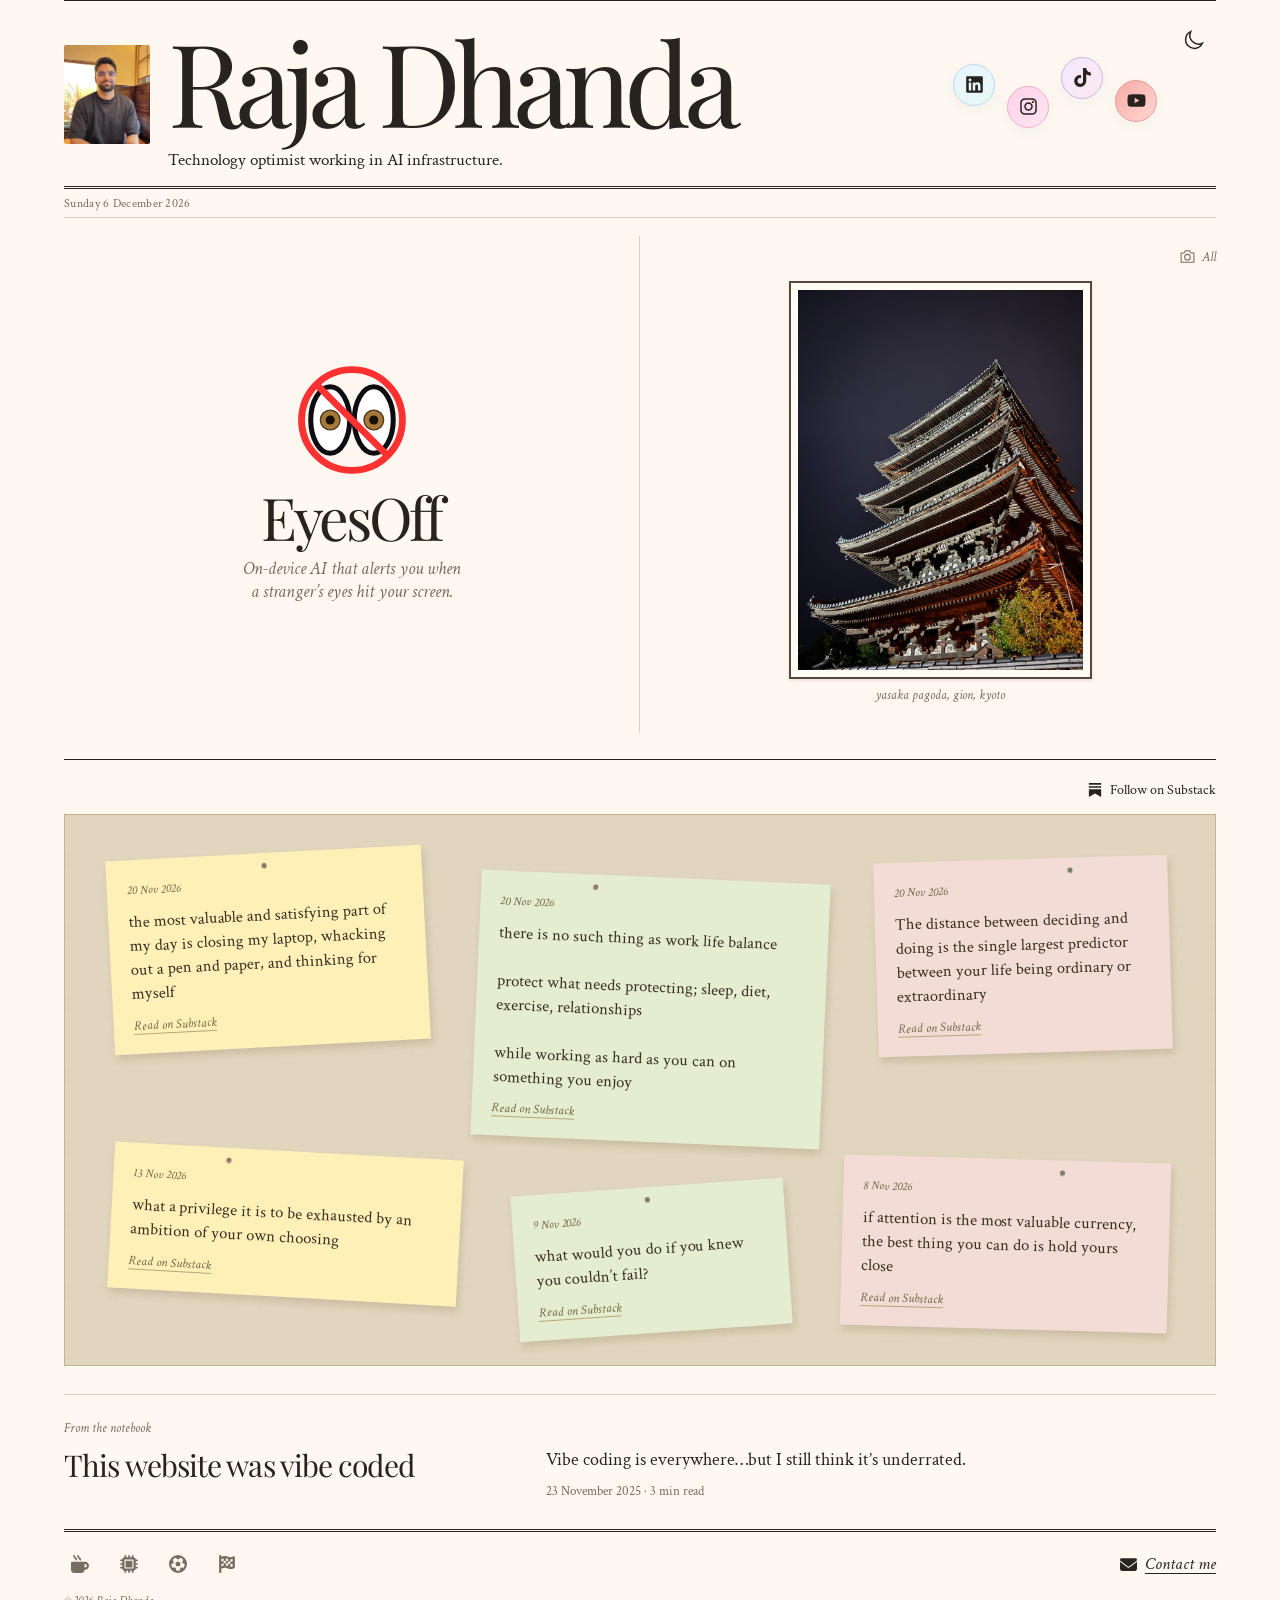
==== commit 4aaacde4: "Finish newspaper homepage and stage its entrance animations" ====
--- a/index.html
+++ b/index.html
@@ -9,14 +9,14 @@
       href="https://fonts.googleapis.com/css2?family=Playfair+Display:ital,wght@0,400;0,600;1,400&family=Crimson+Text:ital,wght@0,400;0,600;1,400&family=Caveat:wght@400;500&display=swap"
       rel="stylesheet"
     />
-    <link rel="stylesheet" href="/assets/css/edition.css" />
+    <link rel="stylesheet" href="/assets/css/edition.css?v=paper-motion" />
     <script>
       try {
         if (localStorage.getItem("theme") === "midnight")
           document.documentElement.dataset.theme = "midnight";
       } catch (e) {}
     </script>
-    <script src="/assets/js/edition.js" defer></script>
+    <script src="/assets/js/edition.js?v=paper-motion" defer></script>
     <title>Raja Dhanda</title>
     <meta
       name="description"
@@ -57,94 +57,95 @@
   </head>
   <body class="edition">
     <a class="skip-link" href="#main">Skip to content</a>
-    <header class="edition-top">
-      <button
-        class="mode"
-        aria-label="Switch to Midnight mode"
-        aria-pressed="false"
-        title="Switch to Midnight mode"
-      >
-        <svg viewBox="0 0 24 24" aria-hidden="true">
-          <circle
-            cx="12"
-            cy="12"
-            r="7"
-            fill="none"
-            stroke="currentColor"
-            stroke-width="1.5"
-          />
-          <path d="M12 5a7 7 0 0 0 0 14Z" fill="currentColor" />
-        </svg>
-      </button>
-    </header>
+
     <main class="edition-paper" id="main">
       <div class="edition-masthead">
-        <h1>
-          Raja Dhanda<span class="masthead-star" aria-hidden="true">✳</span>
-        </h1>
-        <div class="edition-byline">
-          <span>Technology optimist · AI infrastructure</span
-          ><span>Learning & building, always</span>
+        <div class="masthead-title-row">
+          <div class="masthead-identity">
+            <img
+              class="masthead-portrait"
+              src="/assets/images/profile.webp"
+              alt="Raja Dhanda"
+              width="140"
+              height="161"
+            />
+            <div class="masthead-person">
+              <h1 data-type-masthead>Raja Dhanda</h1>
+              <p class="masthead-bio">
+                Technology optimist working in AI infrastructure.
+              </p>
+            </div>
+          </div>
+          <div class="masthead-actions">
+            <div class="socials">
+              <a
+                href="https://www.linkedin.com/in/ramendra-raja-dhanda/"
+                target="_blank"
+                rel="noopener"
+                aria-label="LinkedIn"
+                 title="ramendra-raja-dhanda" aria-describedby="handle-linkedin"><svg class="icon" viewBox="0 0 448 512" aria-hidden="true" focusable="false"><path d="M416 32H31.9C14.3 32 0 46.5 0 64.3v383.4C0 465.5 14.3 480 31.9 480H416c17.6 0 32-14.5 32-32.3V64.3c0-17.8-14.4-32.3-32-32.3zM135.4 416H69V202.2h66.5V416zm-33.2-243c-21.3 0-38.5-17.3-38.5-38.5S80.9 96 102.2 96c21.2 0 38.5 17.3 38.5 38.5 0 21.3-17.2 38.5-38.5 38.5zm282.1 243h-66.4V312c0-24.8-.5-56.7-34.5-56.7-34.6 0-39.9 27-39.9 54.9V416h-66.4V202.2h63.7v29.2h.9c8.9-16.8 30.6-34.5 62.9-34.5 67.2 0 79.7 44.3 79.7 101.9V416z"/></svg><span class="social-handle" id="handle-linkedin" role="tooltip">ramendra-raja-dhanda</span></a
+              ><a
+                href="https://www.instagram.com/decodedwithraja/"
+                target="_blank"
+                rel="noopener"
+                aria-label="Instagram"
+                 title="@decodedwithraja" aria-describedby="handle-instagram"><svg class="icon" viewBox="0 0 448 512" aria-hidden="true" focusable="false"><path d="M224.1 141c-63.6 0-114.9 51.3-114.9 114.9s51.3 114.9 114.9 114.9S339 319.5 339 255.9 287.7 141 224.1 141zm0 189.6c-41.1 0-74.7-33.5-74.7-74.7s33.5-74.7 74.7-74.7 74.7 33.5 74.7 74.7-33.6 74.7-74.7 74.7zm146.4-194.3c0 14.9-12 26.8-26.8 26.8-14.9 0-26.8-12-26.8-26.8s12-26.8 26.8-26.8 26.8 12 26.8 26.8zm76.1 27.2c-1.7-35.9-9.9-67.7-36.2-93.9-26.2-26.2-58-34.4-93.9-36.2-37-2.1-147.9-2.1-184.9 0-35.8 1.7-67.6 9.9-93.9 36.1s-34.4 58-36.2 93.9c-2.1 37-2.1 147.9 0 184.9 1.7 35.9 9.9 67.7 36.2 93.9s58 34.4 93.9 36.2c37 2.1 147.9 2.1 184.9 0 35.9-1.7 67.7-9.9 93.9-36.2 26.2-26.2 34.4-58 36.2-93.9 2.1-37 2.1-147.8 0-184.8zM398.8 388c-7.8 19.6-22.9 34.7-42.6 42.6-29.5 11.7-99.5 9-132.1 9s-102.7 2.6-132.1-9c-19.6-7.8-34.7-22.9-42.6-42.6-11.7-29.5-9-99.5-9-132.1s-2.6-102.7 9-132.1c7.8-19.6 22.9-34.7 42.6-42.6 29.5-11.7 99.5-9 132.1-9s102.7-2.6 132.1 9c19.6 7.8 34.7 22.9 42.6 42.6 11.7 29.5 9 99.5 9 132.1s2.7 102.7-9 132.1z"/></svg><span class="social-handle" id="handle-instagram" role="tooltip">@decodedwithraja</span></a
+              ><a
+                href="https://www.tiktok.com/@decodedwithraja"
+                target="_blank"
+                rel="noopener"
+                aria-label="TikTok"
+                 title="@decodedwithraja" aria-describedby="handle-tiktok"><svg class="icon" viewBox="0 0 448 512" aria-hidden="true" focusable="false"><path d="M448 209.9a210.1 210.1 0 0 1 -122.8-39.3V349.4A162.6 162.6 0 1 1 185 188.3V278.2a74.6 74.6 0 1 0 52.2 71.2V0l88 0a121.2 121.2 0 0 0 1.9 22.2h0A122.2 122.2 0 0 0 381 102.4a121.4 121.4 0 0 0 67 20.1z"/></svg><span class="social-handle" id="handle-tiktok" role="tooltip">@decodedwithraja</span></a
+              ><a
+                href="https://www.youtube.com/@decodedwithraja"
+                target="_blank"
+                rel="noopener"
+                aria-label="YouTube"
+                 title="@decodedwithraja" aria-describedby="handle-youtube"><svg class="icon" viewBox="0 0 576 512" aria-hidden="true" focusable="false"><path d="M549.7 124.1c-6.3-23.7-24.8-42.3-48.3-48.6C458.8 64 288 64 288 64S117.2 64 74.6 75.5c-23.5 6.3-42 24.9-48.3 48.6-11.4 42.9-11.4 132.3-11.4 132.3s0 89.4 11.4 132.3c6.3 23.7 24.8 41.5 48.3 47.8C117.2 448 288 448 288 448s170.8 0 213.4-11.5c23.5-6.3 42-24.2 48.3-47.8 11.4-42.9 11.4-132.3 11.4-132.3s0-89.4-11.4-132.3zm-317.5 213.5V175.2l142.7 81.2-142.7 81.2z"/></svg><span class="social-handle" id="handle-youtube" role="tooltip">@decodedwithraja</span></a>
+            </div>
+            <button
+              class="mode"
+              aria-label="Switch to Midnight mode"
+              aria-pressed="false"
+              title="Switch to Midnight mode"
+            >
+              <svg
+                class="mode-moon"
+                viewBox="0 0 24 24"
+                aria-hidden="true"
+                fill="none"
+                stroke="currentColor"
+                stroke-width="1.5"
+              >
+                <path
+                  d="M20.4 15.3A8.8 8.8 0 0 1 8.7 3.6a8.8 8.8 0 1 0 11.7 11.7Z"
+                /></svg
+              ><svg
+                class="mode-sun"
+                viewBox="0 0 24 24"
+                aria-hidden="true"
+                fill="none"
+                stroke="currentColor"
+                stroke-width="1.5"
+              >
+                <circle cx="12" cy="12" r="4" />
+                <path
+                  d="M12 2v2m0 16v2M2 12h2m16 0h2M4.9 4.9l1.4 1.4m11.4 11.4 1.4 1.4M4.9 19.1l1.4-1.4M17.7 6.3l1.4-1.4"
+                />
+              </svg>
+            </button>
+          </div>
         </div>
       </div>
+      <div class="masthead-dateline" hidden>
+        <time></time>
+        <span class="dateline-place" hidden></span>
+      </div>
       <section class="edition-lead">
-        <div class="lead-copy">
-          <span class="edition-category">A note from the editor</span>
-          <h2>
-            The world is <br />still full of <br /><em>interesting things.</em>
-          </h2>
-          <p>
-            Some I build. Some I write about.<br />Some I just stop to
-            photograph.
-          </p>
-          <div class="socials">
-            <a
-              href="https://www.linkedin.com/in/ramendra-raja-dhanda/"
-              target="_blank"
-              rel="noopener"
-              aria-label="LinkedIn"
-              title="LinkedIn"
-              ><svg class="icon" aria-hidden="true">
-                <use href="/assets/icons/sprite.svg#linkedin" /></svg></a
-            ><a
-              href="https://www.instagram.com/decodedwithraja/"
-              target="_blank"
-              rel="noopener"
-              aria-label="Instagram"
-              title="Instagram"
-              ><svg class="icon" aria-hidden="true">
-                <use href="/assets/icons/sprite.svg#instagram" /></svg></a
-            ><a
-              href="https://www.tiktok.com/@decodedwithraja"
-              target="_blank"
-              rel="noopener"
-              aria-label="TikTok"
-              title="TikTok"
-              ><svg class="icon" aria-hidden="true">
-                <use href="/assets/icons/sprite.svg#tiktok" /></svg></a
-            ><a
-              href="https://www.youtube.com/@decodedwithraja"
-              target="_blank"
-              rel="noopener"
-              aria-label="YouTube"
-              title="YouTube"
-              ><svg class="icon" aria-hidden="true">
-                <use href="/assets/icons/sprite.svg#youtube" /></svg></a
-            ><a
-              href="mailto:hello@rajadhanda.me"
-              target="_blank"
-              rel="noopener"
-              aria-label="Email"
-              title="Email"
-              ><svg class="icon" aria-hidden="true">
-                <use href="/assets/icons/sprite.svg#envelope" /></svg
-            ></a>
-          </div>
-        </div>
         <section class="eyesoff-hero" aria-labelledby="eyesoff-title">
-          <span class="edition-category">Something I’m building</span
-          ><a
-            class="edition-eyesoff"
+          <a
+            class="edition-eyesoff interactive-eye-link"
+            aria-label="Visit EyesOff at eyesoff.app"
             href="https://eyesoff.app"
             target="_blank"
             rel="noopener noreferrer"
@@ -183,98 +184,853 @@
               </svg>
             </span>
             <h2 id="eyesoff-title">EyesOff</h2>
-            <p>
-              On-device AI that alerts you when someone looks at your screen.
-            </p>
-            <span class="meet-project">Meet the project</span></a
-          >
+            <p class="eyesoff-tagline">On-device AI that alerts you when a stranger’s eyes hit your screen.</p>
+          </a>
         </section>
         <section
           class="photo-carousel"
           aria-label="Photographs"
           aria-roledescription="carousel"
+          aria-description="Photographs change automatically. Use the pause button, arrow keys or swipes to control the carousel."
           tabindex="0"
         >
-          <div class="carousel-heading">
-            <h2>Camera roll</h2>
-            <a href="/photographs/">all photographs</a>
-          </div>
+          <div class="carousel-heading"><a href="/photographs/" aria-label="View all photographs"><svg class="camera-icon" viewBox="0 0 24 24" fill="none" stroke="currentColor" stroke-width="1.5" aria-hidden="true"><path d="M3 7h4l2-3h6l2 3h4v13H3Z"/><circle cx="12" cy="13" r="4"/></svg><span>All</span></a></div>
           <div class="carousel-slides">
             <figure class="carousel-slide">
-              <button
-                type="button"
-                class="carousel-photo"
-                data-open-photo="0"
-                aria-label="Enlarge photograph: Yasaka Pagoda at night in Gion, Kyoto"
-              >
-                <img
-                  src="/assets/images/selected/kyoto.jpg"
-                  alt="Yasaka Pagoda at night in Gion, Kyoto"
-                  width="900"
-                  height="675"
-                />
-              </button>
-              <figcaption>Gion, Kyoto</figcaption>
-            </figure>
-            <figure class="carousel-slide" hidden>
-              <button
-                type="button"
-                class="carousel-photo"
-                data-open-photo="1"
-                aria-label="Enlarge photograph: Mountains and snow at Lake Louise, Banff"
-              >
-                <img
-                  src="/assets/images/selected/banff.jpg"
-                  alt="Mountains and snow at Lake Louise, Banff"
-                  width="900"
-                  height="675"
-                  loading="lazy"
-                />
-              </button>
-              <figcaption>Lake Louise, Banff</figcaption>
-            </figure>
-            <figure class="carousel-slide" hidden>
-              <button
-                type="button"
-                class="carousel-photo"
-                data-open-photo="2"
-                aria-label="Enlarge photograph: Tokyo at night from Shibuya Sky"
-              >
-                <img
-                  src="/assets/images/selected/tokyo.jpg"
-                  alt="Tokyo at night from Shibuya Sky"
-                  width="900"
-                  height="675"
-                  loading="lazy"
-                />
-              </button>
-              <figcaption>Shibuya Sky, Tokyo</figcaption>
+              <div class="framed-photo">
+                <button
+                  type="button"
+                  class="carousel-photo"
+                  data-open-photo="0"
+                  aria-label="Enlarge photograph: yasaka pagoda, gion, kyoto"
+                >
+                  <img
+                    src="/assets/images/camera-roll/photo-01.jpg"
+                    data-fallback-src="/photographs/images/IMG_4887.jpeg"
+                    alt="yasaka pagoda, gion, kyoto"
+                    loading="eager"
+                    decoding="async"
+                  />
+                </button>
+                <button
+                  type="button"
+                  class="frame-play"
+                  data-carousel-play
+                  aria-label="Pause photo carousel"
+                  data-paused="false"
+                >
+                  Pause
+                </button>
+              </div>
+              <figcaption>yasaka pagoda, gion, kyoto</figcaption>
+            </figure>
+            <figure class="carousel-slide" hidden>
+              <div class="framed-photo">
+                <button
+                  type="button"
+                  class="carousel-photo"
+                  data-open-photo="1"
+                  aria-label="Enlarge photograph: montmartre, paris"
+                >
+                  <img
+                    src="/assets/images/camera-roll/photo-02.jpg"
+                    data-fallback-src="/photographs/images/IMG_0519.jpeg"
+                    alt="montmartre, paris"
+                    loading="lazy"
+                    decoding="async"
+                  />
+                </button>
+                <button
+                  type="button"
+                  class="frame-play"
+                  data-carousel-play
+                  aria-label="Pause photo carousel"
+                  data-paused="false"
+                >
+                  Pause
+                </button>
+              </div>
+              <figcaption>montmartre, paris</figcaption>
+            </figure>
+            <figure class="carousel-slide" hidden>
+              <div class="framed-photo">
+                <button
+                  type="button"
+                  class="carousel-photo"
+                  data-open-photo="2"
+                  aria-label="Enlarge photograph: louis vuitton, champs-elysées, paris"
+                >
+                  <img
+                    src="/assets/images/camera-roll/photo-03.jpg"
+                    data-fallback-src="/photographs/images/IMG_0787.jpeg"
+                    alt="louis vuitton, champs-elysées, paris"
+                    loading="lazy"
+                    decoding="async"
+                  />
+                </button>
+                <button
+                  type="button"
+                  class="frame-play"
+                  data-carousel-play
+                  aria-label="Pause photo carousel"
+                  data-paused="false"
+                >
+                  Pause
+                </button>
+              </div>
+              <figcaption>louis vuitton, champs-elysées, paris</figcaption>
+            </figure>
+            <figure class="carousel-slide" hidden>
+              <div class="framed-photo">
+                <button
+                  type="button"
+                  class="carousel-photo"
+                  data-open-photo="3"
+                  aria-label="Enlarge photograph: a room of quiet contemplation, national museum of korea, seoul"
+                >
+                  <img
+                    src="/assets/images/camera-roll/photo-04.jpg"
+                    data-fallback-src="/photographs/images/IMG_3516.jpeg"
+                    alt="a room of quiet contemplation, national museum of korea, seoul"
+                    loading="lazy"
+                    decoding="async"
+                  />
+                </button>
+                <button
+                  type="button"
+                  class="frame-play"
+                  data-carousel-play
+                  aria-label="Pause photo carousel"
+                  data-paused="false"
+                >
+                  Pause
+                </button>
+              </div>
+              <figcaption>
+                a room of quiet contemplation, national museum of korea, seoul
+              </figcaption>
+            </figure>
+            <figure class="carousel-slide" hidden>
+              <div class="framed-photo">
+                <button
+                  type="button"
+                  class="carousel-photo"
+                  data-open-photo="4"
+                  aria-label="Enlarge photograph: a room of quiet contemplation, national museum of korea, seoul"
+                >
+                  <img
+                    src="/assets/images/camera-roll/photo-05.jpg"
+                    data-fallback-src="/photographs/images/IMG_3534.jpeg"
+                    alt="a room of quiet contemplation, national museum of korea, seoul"
+                    loading="lazy"
+                    decoding="async"
+                  />
+                </button>
+                <button
+                  type="button"
+                  class="frame-play"
+                  data-carousel-play
+                  aria-label="Pause photo carousel"
+                  data-paused="false"
+                >
+                  Pause
+                </button>
+              </div>
+              <figcaption>
+                a room of quiet contemplation, national museum of korea, seoul
+              </figcaption>
+            </figure>
+            <figure class="carousel-slide" hidden>
+              <div class="framed-photo">
+                <button
+                  type="button"
+                  class="carousel-photo"
+                  data-open-photo="5"
+                  aria-label="Enlarge photograph: starfield library, coex mall, seoul"
+                >
+                  <img
+                    src="/assets/images/camera-roll/photo-06.jpg"
+                    data-fallback-src="/photographs/images/IMG_3582.jpeg"
+                    alt="starfield library, coex mall, seoul"
+                    loading="lazy"
+                    decoding="async"
+                  />
+                </button>
+                <button
+                  type="button"
+                  class="frame-play"
+                  data-carousel-play
+                  aria-label="Pause photo carousel"
+                  data-paused="false"
+                >
+                  Pause
+                </button>
+              </div>
+              <figcaption>starfield library, coex mall, seoul</figcaption>
+            </figure>
+            <figure class="carousel-slide" hidden>
+              <div class="framed-photo">
+                <button
+                  type="button"
+                  class="carousel-photo"
+                  data-open-photo="6"
+                  aria-label="Enlarge photograph: ura-namba, osaka"
+                >
+                  <img
+                    src="/assets/images/camera-roll/photo-07.jpg"
+                    data-fallback-src="/photographs/images/IMG_4229.jpeg"
+                    alt="ura-namba, osaka"
+                    loading="lazy"
+                    decoding="async"
+                  />
+                </button>
+                <button
+                  type="button"
+                  class="frame-play"
+                  data-carousel-play
+                  aria-label="Pause photo carousel"
+                  data-paused="false"
+                >
+                  Pause
+                </button>
+              </div>
+              <figcaption>ura-namba, osaka</figcaption>
+            </figure>
+            <figure class="carousel-slide" hidden>
+              <div class="framed-photo">
+                <button
+                  type="button"
+                  class="carousel-photo"
+                  data-open-photo="7"
+                  aria-label="Enlarge photograph: dōtonbori canal, osaka"
+                >
+                  <img
+                    src="/assets/images/camera-roll/photo-08.jpg"
+                    data-fallback-src="/photographs/images/IMG_4393.jpeg"
+                    alt="dōtonbori canal, osaka"
+                    loading="lazy"
+                    decoding="async"
+                  />
+                </button>
+                <button
+                  type="button"
+                  class="frame-play"
+                  data-carousel-play
+                  aria-label="Pause photo carousel"
+                  data-paused="false"
+                >
+                  Pause
+                </button>
+              </div>
+              <figcaption>dōtonbori canal, osaka</figcaption>
+            </figure>
+            <figure class="carousel-slide" hidden>
+              <div class="framed-photo">
+                <button
+                  type="button"
+                  class="carousel-photo"
+                  data-open-photo="8"
+                  aria-label="Enlarge photograph: fushimi inari taisha, kyoto"
+                >
+                  <img
+                    src="/assets/images/camera-roll/photo-09.jpg"
+                    data-fallback-src="/photographs/images/IMG_4921.jpeg"
+                    alt="fushimi inari taisha, kyoto"
+                    loading="lazy"
+                    decoding="async"
+                  />
+                </button>
+                <button
+                  type="button"
+                  class="frame-play"
+                  data-carousel-play
+                  aria-label="Pause photo carousel"
+                  data-paused="false"
+                >
+                  Pause
+                </button>
+              </div>
+              <figcaption>fushimi inari taisha, kyoto</figcaption>
+            </figure>
+            <figure class="carousel-slide" hidden>
+              <div class="framed-photo">
+                <button
+                  type="button"
+                  class="carousel-photo"
+                  data-open-photo="9"
+                  aria-label="Enlarge photograph: tokyo tower, tokyo"
+                >
+                  <img
+                    src="/assets/images/camera-roll/photo-10.jpg"
+                    data-fallback-src="/photographs/images/IMG_5561.jpeg"
+                    alt="tokyo tower, tokyo"
+                    loading="lazy"
+                    decoding="async"
+                  />
+                </button>
+                <button
+                  type="button"
+                  class="frame-play"
+                  data-carousel-play
+                  aria-label="Pause photo carousel"
+                  data-paused="false"
+                >
+                  Pause
+                </button>
+              </div>
+              <figcaption>tokyo tower, tokyo</figcaption>
+            </figure>
+            <figure class="carousel-slide" hidden>
+              <div class="framed-photo">
+                <button
+                  type="button"
+                  class="carousel-photo"
+                  data-open-photo="10"
+                  aria-label="Enlarge photograph: shibuya crossing from shibuya sky, tokyo"
+                >
+                  <img
+                    src="/assets/images/camera-roll/photo-11.jpg"
+                    data-fallback-src="/photographs/images/IMG_5986.jpeg"
+                    alt="shibuya crossing from shibuya sky, tokyo"
+                    loading="lazy"
+                    decoding="async"
+                  />
+                </button>
+                <button
+                  type="button"
+                  class="frame-play"
+                  data-carousel-play
+                  aria-label="Pause photo carousel"
+                  data-paused="false"
+                >
+                  Pause
+                </button>
+              </div>
+              <figcaption>shibuya crossing from shibuya sky, tokyo</figcaption>
+            </figure>
+            <figure class="carousel-slide" hidden>
+              <div class="framed-photo">
+                <button
+                  type="button"
+                  class="carousel-photo"
+                  data-open-photo="11"
+                  aria-label="Enlarge photograph: flat whites, keswick, lake district national park"
+                >
+                  <img
+                    src="/assets/images/camera-roll/photo-12.jpg"
+                    data-fallback-src="/photographs/images/IMG_7084.jpeg"
+                    alt="flat whites, keswick, lake district national park"
+                    loading="lazy"
+                    decoding="async"
+                  />
+                </button>
+                <button
+                  type="button"
+                  class="frame-play"
+                  data-carousel-play
+                  aria-label="Pause photo carousel"
+                  data-paused="false"
+                >
+                  Pause
+                </button>
+              </div>
+              <figcaption>
+                flat whites, keswick, lake district national park
+              </figcaption>
+            </figure>
+            <figure class="carousel-slide" hidden>
+              <div class="framed-photo">
+                <button
+                  type="button"
+                  class="carousel-photo"
+                  data-open-photo="12"
+                  aria-label="Enlarge photograph: homeground coffee + kitchen, windermere, lake district national park"
+                >
+                  <img
+                    src="/assets/images/camera-roll/photo-13.jpg"
+                    data-fallback-src="/photographs/images/IMG_7101.jpeg"
+                    alt="homeground coffee + kitchen, windermere, lake district national park"
+                    loading="lazy"
+                    decoding="async"
+                  />
+                </button>
+                <button
+                  type="button"
+                  class="frame-play"
+                  data-carousel-play
+                  aria-label="Pause photo carousel"
+                  data-paused="false"
+                >
+                  Pause
+                </button>
+              </div>
+              <figcaption>
+                homeground coffee + kitchen, windermere, lake district national
+                park
+              </figcaption>
+            </figure>
+            <figure class="carousel-slide" hidden>
+              <div class="framed-photo">
+                <button
+                  type="button"
+                  class="carousel-photo"
+                  data-open-photo="13"
+                  aria-label="Enlarge photograph: long island iced tea, the oligarch, milton keynes"
+                >
+                  <img
+                    src="/assets/images/camera-roll/photo-14.jpg"
+                    data-fallback-src="/photographs/images/IMG_8842.jpeg"
+                    alt="long island iced tea, the oligarch, milton keynes"
+                    loading="lazy"
+                    decoding="async"
+                  />
+                </button>
+                <button
+                  type="button"
+                  class="frame-play"
+                  data-carousel-play
+                  aria-label="Pause photo carousel"
+                  data-paused="false"
+                >
+                  Pause
+                </button>
+              </div>
+              <figcaption>
+                long island iced tea, the oligarch, milton keynes
+              </figcaption>
+            </figure>
+            <figure class="carousel-slide" hidden>
+              <div class="framed-photo">
+                <button
+                  type="button"
+                  class="carousel-photo"
+                  data-open-photo="14"
+                  aria-label="Enlarge photograph: vltava river, prague"
+                >
+                  <img
+                    src="https://res.cloudinary.com/dd2rpc7mx/image/fetch/f_auto,q_auto,w_800/https://rajadhanda.me/photographs/images/vltava-river-prague.jpg"
+                    data-fallback-src="/photographs/images/vltava-river-prague.jpg"
+                    alt="vltava river, prague"
+                    loading="lazy"
+                    decoding="async"
+                  />
+                </button>
+                <button
+                  type="button"
+                  class="frame-play"
+                  data-carousel-play
+                  aria-label="Pause photo carousel"
+                  data-paused="false"
+                >
+                  Pause
+                </button>
+              </div>
+              <figcaption>vltava river, prague</figcaption>
+            </figure>
+            <figure class="carousel-slide" hidden>
+              <div class="framed-photo">
+                <button
+                  type="button"
+                  class="carousel-photo"
+                  data-open-photo="15"
+                  aria-label="Enlarge photograph: national palace of sintra, sintra"
+                >
+                  <img
+                    src="https://res.cloudinary.com/dd2rpc7mx/image/fetch/f_auto,q_auto,w_800/https://rajadhanda.me/photographs/images/national-palace-of-sintra-sintra.jpg"
+                    data-fallback-src="/photographs/images/national-palace-of-sintra-sintra.jpg"
+                    alt="national palace of sintra, sintra"
+                    loading="lazy"
+                    decoding="async"
+                  />
+                </button>
+                <button
+                  type="button"
+                  class="frame-play"
+                  data-carousel-play
+                  aria-label="Pause photo carousel"
+                  data-paused="false"
+                >
+                  Pause
+                </button>
+              </div>
+              <figcaption>national palace of sintra, sintra</figcaption>
+            </figure>
+            <figure class="carousel-slide" hidden>
+              <div class="framed-photo">
+                <button
+                  type="button"
+                  class="carousel-photo"
+                  data-open-photo="16"
+                  aria-label="Enlarge photograph: top of the moorish castle, sintra"
+                >
+                  <img
+                    src="https://res.cloudinary.com/dd2rpc7mx/image/fetch/f_auto,q_auto,w_800/https://rajadhanda.me/photographs/images/top-of-the-moorish-castle-sintra.jpeg"
+                    data-fallback-src="/photographs/images/top-of-the-moorish-castle-sintra.jpeg"
+                    alt="top of the moorish castle, sintra"
+                    loading="lazy"
+                    decoding="async"
+                  />
+                </button>
+                <button
+                  type="button"
+                  class="frame-play"
+                  data-carousel-play
+                  aria-label="Pause photo carousel"
+                  data-paused="false"
+                >
+                  Pause
+                </button>
+              </div>
+              <figcaption>top of the moorish castle, sintra</figcaption>
+            </figure>
+            <figure class="carousel-slide" hidden>
+              <div class="framed-photo">
+                <button
+                  type="button"
+                  class="carousel-photo"
+                  data-open-photo="17"
+                  aria-label="Enlarge photograph: air and space museum, seattle"
+                >
+                  <img
+                    src="https://res.cloudinary.com/dd2rpc7mx/image/fetch/f_auto,q_auto,w_800/https://rajadhanda.me/photographs/images/air-and-space-museum-seattle.jpeg"
+                    data-fallback-src="/photographs/images/air-and-space-museum-seattle.jpeg"
+                    alt="air and space museum, seattle"
+                    loading="lazy"
+                    decoding="async"
+                  />
+                </button>
+                <button
+                  type="button"
+                  class="frame-play"
+                  data-carousel-play
+                  aria-label="Pause photo carousel"
+                  data-paused="false"
+                >
+                  Pause
+                </button>
+              </div>
+              <figcaption>air and space museum, seattle</figcaption>
+            </figure>
+            <figure class="carousel-slide" hidden>
+              <div class="framed-photo">
+                <button
+                  type="button"
+                  class="carousel-photo"
+                  data-open-photo="18"
+                  aria-label="Enlarge photograph: saturn v f-1 engine, museum of flight, seattle"
+                >
+                  <img
+                    src="https://res.cloudinary.com/dd2rpc7mx/image/fetch/f_auto,q_auto,w_800/https://rajadhanda.me/photographs/images/saturn-v-f1-engine-museum-of-flight-seattle.jpg"
+                    data-fallback-src="/photographs/images/saturn-v-f1-engine-museum-of-flight-seattle.jpg"
+                    alt="saturn v f-1 engine, museum of flight, seattle"
+                    loading="lazy"
+                    decoding="async"
+                  />
+                </button>
+                <button
+                  type="button"
+                  class="frame-play"
+                  data-carousel-play
+                  aria-label="Pause photo carousel"
+                  data-paused="false"
+                >
+                  Pause
+                </button>
+              </div>
+              <figcaption>
+                saturn v f-1 engine, museum of flight, seattle
+              </figcaption>
+            </figure>
+            <figure class="carousel-slide" hidden>
+              <div class="framed-photo">
+                <button
+                  type="button"
+                  class="carousel-photo"
+                  data-open-photo="19"
+                  aria-label="Enlarge photograph: top of the space needle, seattle"
+                >
+                  <img
+                    src="https://res.cloudinary.com/dd2rpc7mx/image/fetch/f_auto,q_auto,w_800/https://rajadhanda.me/photographs/images/top-of-the-space-needle-seattle.jpeg"
+                    data-fallback-src="/photographs/images/top-of-the-space-needle-seattle.jpeg"
+                    alt="top of the space needle, seattle"
+                    loading="lazy"
+                    decoding="async"
+                  />
+                </button>
+                <button
+                  type="button"
+                  class="frame-play"
+                  data-carousel-play
+                  aria-label="Pause photo carousel"
+                  data-paused="false"
+                >
+                  Pause
+                </button>
+              </div>
+              <figcaption>top of the space needle, seattle</figcaption>
+            </figure>
+            <figure class="carousel-slide" hidden>
+              <div class="framed-photo">
+                <button
+                  type="button"
+                  class="carousel-photo"
+                  data-open-photo="20"
+                  aria-label="Enlarge photograph: bottom of the space needle, seattle"
+                >
+                  <img
+                    src="https://res.cloudinary.com/dd2rpc7mx/image/fetch/f_auto,q_auto,w_800/https://rajadhanda.me/photographs/images/bottom-of-the-space-needle-seattle.jpeg"
+                    data-fallback-src="/photographs/images/bottom-of-the-space-needle-seattle.jpeg"
+                    alt="bottom of the space needle, seattle"
+                    loading="lazy"
+                    decoding="async"
+                  />
+                </button>
+                <button
+                  type="button"
+                  class="frame-play"
+                  data-carousel-play
+                  aria-label="Pause photo carousel"
+                  data-paused="false"
+                >
+                  Pause
+                </button>
+              </div>
+              <figcaption>bottom of the space needle, seattle</figcaption>
+            </figure>
+            <figure class="carousel-slide" hidden>
+              <div class="framed-photo">
+                <button
+                  type="button"
+                  class="carousel-photo"
+                  data-open-photo="21"
+                  aria-label="Enlarge photograph: the harbour, seattle"
+                >
+                  <img
+                    src="https://res.cloudinary.com/dd2rpc7mx/image/fetch/f_auto,q_auto,w_800/https://rajadhanda.me/photographs/images/the-harbour-seattle.jpeg"
+                    data-fallback-src="/photographs/images/the-harbour-seattle.jpeg"
+                    alt="the harbour, seattle"
+                    loading="lazy"
+                    decoding="async"
+                  />
+                </button>
+                <button
+                  type="button"
+                  class="frame-play"
+                  data-carousel-play
+                  aria-label="Pause photo carousel"
+                  data-paused="false"
+                >
+                  Pause
+                </button>
+              </div>
+              <figcaption>the harbour, seattle</figcaption>
+            </figure>
+            <figure class="carousel-slide" hidden>
+              <div class="framed-photo">
+                <button
+                  type="button"
+                  class="carousel-photo"
+                  data-open-photo="22"
+                  aria-label="Enlarge photograph: ballard locks, seattle"
+                >
+                  <img
+                    src="https://res.cloudinary.com/dd2rpc7mx/image/fetch/f_auto,q_auto,w_800/https://rajadhanda.me/photographs/images/ballard-locks-seattle.jpg"
+                    data-fallback-src="/photographs/images/ballard-locks-seattle.jpg"
+                    alt="ballard locks, seattle"
+                    loading="lazy"
+                    decoding="async"
+                  />
+                </button>
+                <button
+                  type="button"
+                  class="frame-play"
+                  data-carousel-play
+                  aria-label="Pause photo carousel"
+                  data-paused="false"
+                >
+                  Pause
+                </button>
+              </div>
+              <figcaption>ballard locks, seattle</figcaption>
+            </figure>
+            <figure class="carousel-slide" hidden>
+              <div class="framed-photo">
+                <button
+                  type="button"
+                  class="carousel-photo"
+                  data-open-photo="23"
+                  aria-label="Enlarge photograph: ube pancakes, seattle"
+                >
+                  <img
+                    src="https://res.cloudinary.com/dd2rpc7mx/image/fetch/f_auto,q_auto,w_800/https://rajadhanda.me/photographs/images/ube-pancakes-seattle.jpg"
+                    data-fallback-src="/photographs/images/ube-pancakes-seattle.jpg"
+                    alt="ube pancakes, seattle"
+                    loading="lazy"
+                    decoding="async"
+                  />
+                </button>
+                <button
+                  type="button"
+                  class="frame-play"
+                  data-carousel-play
+                  aria-label="Pause photo carousel"
+                  data-paused="false"
+                >
+                  Pause
+                </button>
+              </div>
+              <figcaption>ube pancakes, seattle</figcaption>
+            </figure>
+            <figure class="carousel-slide" hidden>
+              <div class="framed-photo">
+                <button
+                  type="button"
+                  class="carousel-photo"
+                  data-open-photo="24"
+                  aria-label="Enlarge photograph: banff"
+                >
+                  <img
+                    src="https://res.cloudinary.com/dd2rpc7mx/image/fetch/f_auto,q_auto,w_800/https://rajadhanda.me/photographs/images/banff.jpeg"
+                    data-fallback-src="/photographs/images/banff.jpeg"
+                    alt="banff"
+                    loading="lazy"
+                    decoding="async"
+                  />
+                </button>
+                <button
+                  type="button"
+                  class="frame-play"
+                  data-carousel-play
+                  aria-label="Pause photo carousel"
+                  data-paused="false"
+                >
+                  Pause
+                </button>
+              </div>
+              <figcaption>banff</figcaption>
+            </figure>
+            <figure class="carousel-slide" hidden>
+              <div class="framed-photo">
+                <button
+                  type="button"
+                  class="carousel-photo"
+                  data-open-photo="25"
+                  aria-label="Enlarge photograph: lake louise, banff"
+                >
+                  <img
+                    src="https://res.cloudinary.com/dd2rpc7mx/image/fetch/f_auto,q_auto,w_800/https://rajadhanda.me/photographs/images/lake-louise-banff.jpeg"
+                    data-fallback-src="/photographs/images/lake-louise-banff.jpeg"
+                    alt="lake louise, banff"
+                    loading="lazy"
+                    decoding="async"
+                  />
+                </button>
+                <button
+                  type="button"
+                  class="frame-play"
+                  data-carousel-play
+                  aria-label="Pause photo carousel"
+                  data-paused="false"
+                >
+                  Pause
+                </button>
+              </div>
+              <figcaption>lake louise, banff</figcaption>
+            </figure>
+            <figure class="carousel-slide" hidden>
+              <div class="framed-photo">
+                <button
+                  type="button"
+                  class="carousel-photo"
+                  data-open-photo="26"
+                  aria-label="Enlarge photograph: fairmont chateau, lake louise, banff"
+                >
+                  <img
+                    src="https://res.cloudinary.com/dd2rpc7mx/image/fetch/f_auto,q_auto,w_800/https://rajadhanda.me/photographs/images/fairmont-chateau-lake-louise-banff.jpeg"
+                    data-fallback-src="/photographs/images/fairmont-chateau-lake-louise-banff.jpeg"
+                    alt="fairmont chateau, lake louise, banff"
+                    loading="lazy"
+                    decoding="async"
+                  />
+                </button>
+                <button
+                  type="button"
+                  class="frame-play"
+                  data-carousel-play
+                  aria-label="Pause photo carousel"
+                  data-paused="false"
+                >
+                  Pause
+                </button>
+              </div>
+              <figcaption>fairmont chateau, lake louise, banff</figcaption>
+            </figure>
+            <figure class="carousel-slide" hidden>
+              <div class="framed-photo">
+                <button
+                  type="button"
+                  class="carousel-photo"
+                  data-open-photo="27"
+                  aria-label="Enlarge photograph: johnston canyon, banff"
+                >
+                  <img
+                    src="https://res.cloudinary.com/dd2rpc7mx/image/fetch/f_auto,q_auto,w_800/https://rajadhanda.me/photographs/images/johnston-canyon-banff.jpg"
+                    data-fallback-src="/photographs/images/johnston-canyon-banff.jpg"
+                    alt="johnston canyon, banff"
+                    loading="lazy"
+                    decoding="async"
+                  />
+                </button>
+                <button
+                  type="button"
+                  class="frame-play"
+                  data-carousel-play
+                  aria-label="Pause photo carousel"
+                  data-paused="false"
+                >
+                  Pause
+                </button>
+              </div>
+              <figcaption>johnston canyon, banff</figcaption>
+            </figure>
+            <figure class="carousel-slide" hidden>
+              <div class="framed-photo">
+                <button
+                  type="button"
+                  class="carousel-photo"
+                  data-open-photo="28"
+                  aria-label="Enlarge photograph: the local walk"
+                >
+                  <img
+                    src="https://res.cloudinary.com/dd2rpc7mx/image/fetch/f_auto,q_auto,w_800/https://rajadhanda.me/photographs/images/the-local-walk.jpeg"
+                    data-fallback-src="/photographs/images/the-local-walk.jpeg"
+                    alt="the local walk"
+                    loading="lazy"
+                    decoding="async"
+                  />
+                </button>
+                <button
+                  type="button"
+                  class="frame-play"
+                  data-carousel-play
+                  aria-label="Pause photo carousel"
+                  data-paused="false"
+                >
+                  Pause
+                </button>
+              </div>
+              <figcaption>the local walk</figcaption>
             </figure>
           </div>
-          <div class="carousel-controls">
-            <button
-              type="button"
-              data-carousel="previous"
-              aria-label="Previous photograph"
-            >
-              Previous</button
-            ><span class="carousel-status" role="status" aria-live="polite"
-              >1 of 3</span
-            ><button
-              type="button"
-              data-carousel="next"
-              aria-label="Next photograph"
-            >
-              Next
-            </button>
-          </div>
+          <span class="carousel-status sr-only" role="status" aria-live="off"
+            >1 of 29</span
+          >
         </section>
       </section>
       <section class="substack-section" aria-labelledby="substack-title">
         <header class="substack-heading">
           <div>
-            <span class="edition-category">Thinking out loud</span>
-            <h2 id="substack-title">Notes from Substack</h2>
+            <h2 id="substack-title" class="sr-only">Notes from Substack</h2>
           </div>
           <a
             class="substack-subscribe"
@@ -288,70 +1044,45 @@
             >Follow on Substack</a
           >
         </header>
-        <div class="front-notes" data-notes-source="/blog/notes.json">
-          <a
-            class="front-note"
-            href="https://substack.com/@rajadhanda/note/c-375634052"
-            target="_blank"
-            rel="noopener noreferrer"
-            ><time datetime="2026-11-01">2026-11-01</time>
-            <p>
-              Adversity is a constant on the path to building something truly
-              great We are defined by how we respond when it arrives
-            </p>
-            <span>Read on Substack</span></a
-          ><a
-            class="front-note"
-            href="https://substack.com/@rajadhanda/note/c-359389354"
-            target="_blank"
-            rel="noopener noreferrer"
-            ><time datetime="2026-10-12">2026-10-12</time>
-            <p>
-              wisdom compounds with experience experience compounds with
-              mistakes
-            </p>
-            <span>Read on Substack</span></a
-          ><a
-            class="front-note"
-            href="https://substack.com/@rajadhanda/note/c-359302594"
-            target="_blank"
-            rel="noopener noreferrer"
-            ><time datetime="2026-10-12">2026-10-12</time>
-            <p>
-              we are either punished or rewarded for taking risks but, if the
-              fear of punishment stops you, do not expect to reap the rewards
-              either
-            </p>
-            <span>Read on Substack</span></a
+        <div class="front-notes" data-notes-source="/blog/notes.json"><!-- prettier-ignore -->
+<a class="front-note" href="https://substack.com/@rajadhanda/note/c-392744390" target="_blank" rel="noopener noreferrer"><time datetime="2026-11-20">20 Nov 2026</time><p>the most valuable and satisfying part of my day is closing my laptop, whacking out a pen and paper, and thinking for myself</p><span>Read on Substack</span></a>
+<!-- prettier-ignore -->
+<a class="front-note" href="https://substack.com/@rajadhanda/note/c-392743149" target="_blank" rel="noopener noreferrer"><time datetime="2026-11-20">20 Nov 2026</time><p>there is no such thing as work life balance
+
+protect what needs protecting; sleep, diet, exercise, relationships
+
+while working as hard as you can on something you enjoy</p><span>Read on Substack</span></a>
+<!-- prettier-ignore -->
+<a class="front-note" href="https://substack.com/@rajadhanda/note/c-392740047" target="_blank" rel="noopener noreferrer"><time datetime="2026-11-20">20 Nov 2026</time><p>The distance between deciding and doing is the single largest predictor between your life being ordinary or extraordinary</p><span>Read on Substack</span></a>
+<!-- prettier-ignore -->
+<a class="front-note" href="https://substack.com/@rajadhanda/note/c-386177987" target="_blank" rel="noopener noreferrer"><time datetime="2026-11-13">13 Nov 2026</time><p>what a privilege it is to be exhausted by an ambition of your own choosing</p><span>Read on Substack</span></a>
+<!-- prettier-ignore -->
+<a class="front-note" href="https://substack.com/@rajadhanda/note/c-382668028" target="_blank" rel="noopener noreferrer"><time datetime="2026-11-09">9 Nov 2026</time><p>what would you do if you knew you couldn’t fail?</p><span>Read on Substack</span></a>
+<!-- prettier-ignore -->
+<a class="front-note" href="https://substack.com/@rajadhanda/note/c-381919175" target="_blank" rel="noopener noreferrer"><time datetime="2026-11-08">8 Nov 2026</time><p>if attention is the most valuable currency, the best thing you can do is hold yours close</p><span>Read on Substack</span></a>
+</div>
+      </section>
+        <div class="lead-copy writing-intro notebook-below">
+          <a class="edition-essay" href="/blog/this-website-was-vibe-coded.html"
+            ><span class="edition-category">From the notebook</span>
+            <h2>This website was vibe coded</h2>
+            <p>Vibe coding is everywhere…but I still think it’s underrated.</p>
+            <span class="essay-meta">23 November 2025 · 3 min read</span></a
           >
         </div>
-      </section>
-      <section class="edition-bottom">
-        <a class="edition-essay" href="/blog/this-website-was-vibe-coded.html"
-          ><span class="edition-category">From the notebook</span>
-          <h2>This website was vibe coded</h2>
-          <p>Vibe coding is everywhere…but I still think it’s underrated.</p>
-          <span class="essay-meta">23 November 2025 · 3 min read</span></a
-        >
-      </section>
     </main>
     <footer class="edition-footer">
-      <div class="footer-conversations">
-        <span class="hand">Also on my mind</span
-        ><a href="/paddock/">Formula 1</a
-        ><a href="mailto:hello@rajadhanda.me?subject=Coffee"
-          >A good flat white</a
-        ><a href="mailto:hello@rajadhanda.me?subject=Quantum%20computing"
-          >Quantum computing</a
-        >
-      </div>
-      <a class="footer-chat" href="mailto:hello@rajadhanda.me"
-        >Always happy to chat.</a
+      <div class="footer-interests" aria-label="Other interests"><a href="mailto:hello@rajadhanda.me?subject=Coffee" aria-label="Coffee" title="Coffee"><svg class="icon" aria-hidden="true"><use href="/assets/icons/sprite.svg#mug-hot"/></svg></a><a href="mailto:hello@rajadhanda.me?subject=Quantum%20computing" aria-label="Quantum computing" title="Quantum computing"><svg class="icon" aria-hidden="true"><use href="/assets/icons/sprite.svg#microchip"/></svg></a><a href="mailto:hello@rajadhanda.me?subject=Football" aria-label="Football" title="Football"><svg class="icon" aria-hidden="true"><use href="/assets/icons/sprite.svg#futbol"/></svg></a><a href="/paddock/" aria-label="Formula 1" title="Formula 1"><svg class="icon" aria-hidden="true"><use href="/assets/icons/sprite.svg#flag-checkered"/></svg></a></div>
+      <a
+        class="footer-chat"
+        href="mailto:hello@rajadhanda.me"
+        aria-label="Contact me by email"
+        ><svg class="icon" aria-hidden="true">
+          <use href="/assets/icons/sprite.svg#envelope" /></svg
+        ><span>Contact me</span></a
       >
     </footer>
-    <p class="edition-colophon">
-      A small corner of the internet, by Raja Dhanda.
-    </p>
+    <p class="edition-colophon">© 2026 Raja Dhanda</p>
     <dialog id="drawer" aria-labelledby="drawer-title">
       <button class="drawer-close" aria-label="Close preview">×</button>
       <div id="drawer-content"></div>
--- a/assets/css/edition.css
+++ b/assets/css/edition.css
@@ -4,11 +4,7 @@
   --muted: #766d63;
   --line: #d8cfc2;
   --paper: #fffdf8;
-  --mint: #d9eee5;
-  --peach: #f8d7bc;
-  --lavender: #e8ddef;
   --accent: #8a4436;
-  --shadow: 0 12px 30px #3f2f1b15;
   color-scheme: light;
 }
 [data-theme="midnight"] {
@@ -17,18 +13,16 @@
   --muted: #b0a9b5;
   --line: #41435b;
   --paper: #1e243a;
-  --mint: #273f43;
-  --peach: #4d3531;
-  --lavender: #38304d;
   --accent: #efb19d;
-  --shadow: 0 12px 30px #0005;
   color-scheme: dark;
 }
 * {
   box-sizing: border-box;
 }
-body {
-  margin: 0;
+body.edition {
+  margin: 0 auto;
+  max-width: 1500px;
+  padding: 0 5%;
   background: var(--bg);
   color: var(--ink);
   font:
@@ -36,8 +30,8 @@
     Georgia,
     serif;
   transition:
-    background 0.4s,
-    color 0.4s;
+    background 0.3s,
+    color 0.3s;
 }
 a {
   color: inherit;
@@ -47,19 +41,18 @@
   font: inherit;
   color: inherit;
   cursor: pointer;
+  border: 0;
+  background: none;
 }
 button,
 a {
   -webkit-tap-highlight-color: transparent;
 }
 button:focus-visible,
-a:focus-visible {
+a:focus-visible,
+.photo-carousel:focus-visible {
   outline: 2px solid var(--accent);
-  outline-offset: 6px;
-}
-button {
-  border: 0;
-  background: none;
+  outline-offset: 5px;
 }
 h1,
 h2,
@@ -75,1121 +68,8 @@
 }
 h1,
 h2 {
-  font-family: "Playfair Display", serif;
-}
-.hand {
-  font-family: Caveat, cursive;
-  font-weight: 400;
-}
-.small-signature {
-  text-decoration: none;
-  font-size: 25px;
-  font-style: italic;
-}
-.mode {
-  width: 43px;
-  height: 43px;
-  border: 1px solid var(--line);
-  border-radius: 50%;
-  display: grid;
-  place-items: center;
-  background: var(--paper);
-  flex-shrink: 0;
-}
-.mode svg {
-  width: 23px;
-  height: 23px;
-  transition: transform 0.6s;
-}
-.mode:hover svg {
-  transform: rotate(180deg);
-}
-.socials {
-  display: flex;
-  gap: 14px;
-  align-items: center;
-}
-.socials a {
-  width: 44px;
-  height: 44px;
-  display: grid;
-  place-items: center;
-  border: 1px solid var(--line);
-  background: var(--paper);
-  box-shadow: 0 3px 8px #00000006;
-  transition:
-    transform 0.25s,
-    border-color 0.25s;
-}
-.socials a:hover {
-  transform: translateY(-5px) rotate(-5deg);
-  border-color: var(--accent);
-}
-.socials a:nth-child(even) {
-  transform: rotate(5deg);
-}
-.socials a:nth-child(odd) {
-  transform: rotate(-4deg);
-}
-.socials a:nth-child(even):hover {
-  transform: translateY(-5px) rotate(0);
-}
-.icon {
-  width: 21px;
-  height: 21px;
-  fill: currentColor;
-}
-.eyesoff-mark {
-  display: block;
-}
-.eyesoff-mark svg {
-  width: 100%;
-  height: 100%;
-}
-.eyesoff-mark {
-  width: 30px;
-  height: 30px;
-  flex: none;
-  transition: transform 0.25s var(--ease);
-}
-.eyesoff-mark svg {
-  width: 100%;
-  height: 100%;
-  overflow: visible;
-}
-.eo-eye {
-  fill: #fff;
-  stroke: #0c0c11;
-  stroke-width: 2.2;
-}
-.eo-iris-rim {
-  fill: #4c371a;
-}
-.eo-iris-gold {
-  fill: #a57939;
-}
-.eo-pupil {
-  fill: #181008;
-}
-.eo-ring {
-  fill: none;
-  stroke: #ff3131;
-  stroke-width: 3;
-}
-.eo-slash {
-  stroke: #ff3131;
-  stroke-width: 3;
-  stroke-linecap: round;
-}
-.eo-eyes,
-.eo-pupils,
-.eo-ring {
-  transform-box: view-box;
-}
-.eo-eyes {
-  transform-origin: 24px 24px;
-  animation: eo-blink 6s var(--ease) infinite;
-}
-.eo-pupils {
-  transform-origin: 24px 24px;
-  animation: eo-glance 6s var(--ease) infinite;
-}
-.eo-ring {
-  transform-origin: 24px 24px;
-  opacity: 0;
-  transform: scale(0.6);
-  animation: eo-ring-in 6s var(--ease) infinite;
-}
-.eo-slash {
-  stroke-dasharray: 44;
-  stroke-dashoffset: 44;
-  opacity: 0;
-  animation: eo-slash-draw 6s var(--ease) infinite;
-}
-@keyframes eo-blink {
-  0%,
-  32%,
-  50%,
-  to {
-    transform: scaleY(1);
-  }
-  41% {
-    transform: scaleY(0.06);
-  }
-}
-@keyframes eo-glance {
-  0%,
-  8% {
-    transform: translate(-2.6px);
-  }
-  18%,
-  26% {
-    transform: translate(2.6px);
-  }
-  34%,
-  to {
-    transform: translate(0);
-  }
-}
-@keyframes eo-ring-in {
-  0%,
-  30% {
-    opacity: 0;
-    transform: scale(0.6);
-  }
-  40%,
-  93% {
-    opacity: 1;
-    transform: scale(1);
-  }
-  to {
-    opacity: 0;
-    transform: scale(1);
-  }
-}
-@keyframes eo-slash-draw {
-  0%,
-  30% {
-    stroke-dashoffset: 44;
-    opacity: 0;
-  }
-  37% {
-    opacity: 1;
-  }
-  45%,
-  93% {
-    stroke-dashoffset: 0;
-    opacity: 1;
-  }
-  to {
-    stroke-dashoffset: 0;
-    opacity: 0;
-  }
-}
-@media (prefers-reduced-motion: reduce) {
-  .eo-eyes,
-  .eo-pupils,
-  .eo-ring,
-  .eo-slash {
-    animation: none !important;
-  }
-  .eo-ring {
-    opacity: 1;
-    transform: none;
-  }
-  .eo-slash {
-    stroke-dashoffset: 0;
-    opacity: 1;
-  }
-}
-
-/* Sunday Edition */
-.edition {
-  padding: 0 5%;
-  max-width: 1600px;
-  margin: auto;
-}
-.edition-top {
-  display: flex;
-  gap: 24px;
-  align-items: center;
-  padding: 18px 0 12px;
-  font-size: 15px;
-  font-style: italic;
-}
-.edition-top > a {
-  margin-left: auto;
-  text-decoration: none;
-}
-.edition-top .mode {
-  width: 36px;
-  height: 36px;
-}
-.edition-masthead {
-  border-top: 1px solid var(--ink);
-  border-bottom: 3px double var(--ink);
-  padding: 9px 0 8px;
-}
-.edition-masthead h1 {
-  font-size: clamp(65px, 10.6vw, 155px);
-  letter-spacing: -0.06em;
-  line-height: 1.05;
-  position: relative;
-  white-space: nowrap;
-}
-.masthead-star {
-  font-family: Georgia, serif;
-  display: inline-block;
-  color: var(--accent);
-  font-size: 0.45em;
-  vertical-align: 15%;
-  margin-left: 40px;
-  animation: star-turn 36s linear infinite;
-}
-.edition-byline {
-  display: flex;
-  justify-content: space-between;
-  gap: 20px;
-  padding: 12px 0 0;
-  font-size: 15px;
-  color: var(--muted);
-}
-.edition-lead {
-  display: grid;
-  grid-template-columns: 38% 40% 22%;
-  margin-top: 28px;
-}
-.lead-copy {
-  padding: 12px 28px 0 0;
-}
-.edition-category {
-  display: block;
-  font-style: italic;
-  font-size: 15px;
-  color: var(--accent);
-  margin-bottom: 13px;
-}
-.lead-copy h2 {
-  font-size: clamp(32px, 3.5vw, 52px);
-  line-height: 1.13;
-  letter-spacing: -0.04em;
-}
-.lead-copy h2 em {
-  font-weight: 400;
-}
-.lead-copy p {
-  font-size: 18px;
-  line-height: 1.45;
-  margin-top: 20px;
-}
-.lead-copy .socials {
-  gap: 10px;
-  margin-top: 24px;
-}
-.lead-copy .socials a {
-  width: 38px;
-  height: 38px;
-  background: transparent;
-}
-.editor-signature {
-  display: block;
-  font-size: 27px;
-  line-height: 1.1;
-  transform: rotate(-6deg);
-  margin: 20px 0 10px 5px;
-  color: var(--accent);
-}
-.lead-photograph {
-  padding: 0 25px 0 0;
-}
-.lead-photograph button {
-  display: block;
-  padding: 0;
-  width: 100%;
-}
-.lead-photograph img {
-  width: 100%;
-  height: 350px;
-  object-fit: cover;
-  display: block;
-  filter: saturate(0.8);
-  transition: filter 0.5s;
-}
-.lead-photograph button:hover img {
-  filter: saturate(1.15);
-}
-.lead-photograph figcaption {
-  display: flex;
-  justify-content: space-between;
-  gap: 15px;
-  font-size: 13px;
-  margin-top: 9px;
-  color: var(--muted);
-}
-.edition-margin {
-  border-left: 1px solid var(--line);
-  padding-left: 24px;
-  text-align: center;
-}
-.edition-eyesoff {
-  display: flex;
-  flex-direction: column;
-  align-items: center;
-  text-decoration: none;
-  padding: 15px 0 25px;
-  border-bottom: 1px solid var(--line);
-}
-.edition-eyesoff .eyesoff-mark {
-  width: 62px;
-  height: 62px;
-  margin-bottom: 6px;
-}
-.edition-eyesoff strong {
-  font-size: 26px;
-  font-weight: 400;
-  letter-spacing: -0.04em;
-}
-.edition-eyesoff > span:not(.eyesoff-mark) {
-  font-size: 17px;
-  line-height: 1.35;
-  margin-top: 6px;
-  font-style: italic;
-  color: var(--muted);
-}
-.edition-eyesoff small {
-  font-size: 14px;
-  margin-top: 15px;
-  text-decoration: underline;
-  text-underline-offset: 4px;
-}
-.margin-note {
-  display: flex;
-  flex-direction: column;
-  gap: 7px;
-  font-size: 15px;
-  margin-top: 22px;
-}
-.margin-note .hand {
-  font-size: 25px;
-  color: var(--accent);
-  transform: rotate(-5deg);
-  margin-bottom: 4px;
-}
-.margin-note a {
-  text-decoration: none;
-}
-.margin-note a:hover {
-  text-decoration: underline;
-}
-.edition-bottom {
-  display: grid;
-  grid-template-columns: 1.3fr 1fr;
-  gap: 40px;
-  border-top: 1px solid var(--ink);
-  margin-top: 26px;
-  padding-top: 21px;
-}
-.edition-essay {
-  text-align: left;
-  padding: 0;
-}
-.edition-essay h2 {
-  font-size: 28px;
-  letter-spacing: -0.03em;
-  margin-bottom: 8px;
-}
-.edition-essay:hover h2 {
-  text-decoration: underline;
-  text-underline-offset: 6px;
-  text-decoration-thickness: 1px;
-}
-.edition-essay p {
-  font-size: 17px;
-  color: var(--muted);
-}
-.essay-meta {
-  font-size: 13px;
-  color: var(--muted);
-  display: block;
-  margin-top: 10px;
-}
-.contact-sheet {
-  display: grid;
-  grid-template-columns: 1fr 1fr;
-  gap: 12px;
-  padding: 0;
-  position: relative;
-}
-.contact-sheet img {
-  width: 100%;
-  height: 135px;
-  object-fit: cover;
-  filter: saturate(0.65);
-  transition: filter 0.4s;
-}
-.contact-sheet:hover img {
-  filter: saturate(1);
-}
-.contact-sheet .hand {
-  position: absolute;
-  background: var(--paper);
-  color: var(--accent);
-  font-size: 24px;
-  padding: 0 10px;
-  bottom: -10px;
-  left: 12%;
-  transform: rotate(-5deg);
-}
-.edition-footer {
-  border-top: 3px double var(--ink);
-  margin-top: 30px;
-  padding: 16px 0 22px;
-  display: flex;
-  justify-content: space-between;
-  gap: 20px;
-  font-size: 14px;
-  font-style: italic;
-  color: var(--muted);
-}
-@keyframes star-turn {
-  to {
-    transform: rotate(360deg);
-  }
-}
-/* Shared previews */
-dialog {
-  color: var(--ink);
-  background: var(--paper);
-  border: 1px solid var(--line);
-  width: min(680px, calc(100vw - 30px));
-  max-height: 90svh;
-  padding: 45px;
-  box-shadow: 0 25px 80px #0003;
-}
-dialog::backdrop {
-  background: #14121c70;
-  backdrop-filter: blur(5px);
-}
-.drawer-close {
-  position: absolute;
-  right: 15px;
-  top: 8px;
-  font-size: 30px;
-  line-height: 1.3;
-  padding: 3px 9px;
-}
-.drawer-kicker {
-  font-style: italic;
-  color: var(--muted);
-  display: block;
-  font-size: 16px;
-  margin-bottom: 13px;
-}
-dialog h2 {
-  font-size: 35px;
-  line-height: 1.2;
-  letter-spacing: -0.03em;
-  margin-bottom: 18px;
-}
-dialog p {
-  font-size: 19px;
-  line-height: 1.6;
-  margin-bottom: 16px;
-}
-dialog img {
-  max-width: 100%;
-  max-height: 55svh;
-  object-fit: contain;
-  display: block;
-  margin: 0 auto 12px;
-}
-dialog .photo-controls {
-  display: flex;
-  justify-content: space-between;
-  align-items: center;
-  gap: 15px;
-  font-size: 16px;
-}
-dialog .photo-controls button {
-  border-bottom: 1px solid var(--line);
-  padding: 5px;
-}
-.drawer-link {
-  display: inline-block;
-  margin-top: 10px;
-}
-.drawer-photo-caption {
-  font-style: italic;
-  color: var(--muted);
-  text-align: center;
-}
-.drawer-logo .eyesoff-mark {
-  width: 75px;
-  height: 75px;
-  margin: 0 auto 15px;
-}
-
-@media (max-width: 1000px) {
-  .edition {
-    padding-inline: 30px;
-  }
-  .lead-copy {
-    padding-right: 20px;
-  }
-  .lead-copy h2 {
-    font-size: 34px;
-  }
-  .lead-copy p {
-    font-size: 17px;
-  }
-  .lead-copy .socials {
-    gap: 8px;
-  }
-  .lead-copy .socials a {
-    width: 32px;
-    height: 36px;
-  }
-  .edition-margin {
-    padding-left: 18px;
-  }
-}
-@media (max-width: 700px) {
-  .edition {
-    padding: 0 20px;
-  }
-  .edition-top {
-    gap: 12px;
-    font-size: 13px;
-  }
-  .edition-top .mode {
-    width: 36px;
-    height: 36px;
-  }
-  .edition-masthead h1 {
-    font-size: clamp(42px, 12vw, 70px);
-  }
-  .masthead-star {
-    margin-left: 15px;
-    font-size: 0.42em;
-  }
-  .edition-byline {
-    font-size: 12px;
-    gap: 15px;
-    line-height: 1.4;
-  }
-  .edition-byline span + span {
-    text-align: right;
-  }
-  .lead-copy .socials {
-    gap: 13px;
-  }
-  .lead-copy .socials a {
-    width: 42px;
-    height: 42px;
-  }
-  .edition-footer {
-    font-size: 13px;
-    gap: 15px;
-  }
-  dialog {
-    padding: 40px 24px 28px;
-  }
-  dialog h2 {
-    font-size: 30px;
-  }
-}
-/* Sunday Edition, selected direction. */
-.edition-top {
-  justify-content: flex-end;
-  padding: 12px 0 8px;
-  min-height: 56px;
-}
-.edition-lead {
-  grid-template-columns: 32% 40% 28%;
-  align-items: start;
-  gap: 0;
-}
-.lead-copy {
-  padding-top: 12px;
-  padding-right: 24px;
-}
-.lead-copy h2 {
-  font-size: clamp(30px, 3.1vw, 45px);
-}
-.lead-copy .socials {
-  flex-wrap: wrap;
-  gap: 11px;
-}
-.lead-copy .socials a {
-  width: 40px;
-  height: 40px;
-}
-.eyesoff-hero {
-  min-height: 350px;
-  border-left: 1px solid var(--line);
-  border-right: 1px solid var(--line);
-  text-align: center;
-  padding: 10px 25px 15px;
-  position: relative;
-}
-.eyesoff-hero > .edition-category {
-  margin-bottom: 8px;
-}
-.eyesoff-hero .edition-eyesoff {
-  border: 0;
-  padding: 4px 0 0;
-}
-.eyesoff-hero .eyesoff-mark {
-  width: 130px;
-  height: 130px;
-  margin: 0 0 8px;
-  transition: transform 0.35s;
-}
-.eyesoff-hero .edition-eyesoff:hover .eyesoff-mark {
-  transform: rotate(-5deg);
-}
-.eyesoff-hero h2 {
-  font-size: clamp(44px, 5vw, 68px);
-  line-height: 1;
-  letter-spacing: -0.06em;
-  margin-bottom: 16px;
-}
-.eyesoff-hero p {
-  font-size: 18px;
-  line-height: 1.4;
-  color: var(--muted);
-  max-width: 260px;
-  margin: 0 auto;
-}
-.meet-project {
-  display: inline-block;
-  font-size: 16px;
-  border-bottom: 1px solid var(--ink);
-  padding-bottom: 2px;
-  margin-top: 19px;
-}
-.photo-carousel {
-  padding: 10px 0 0 25px;
-  min-width: 0;
-}
-.carousel-heading {
-  display: flex;
-  align-items: baseline;
-  justify-content: space-between;
-  gap: 10px;
-  margin-bottom: 15px;
-  flex-wrap: wrap;
-}
-.carousel-heading h2 {
-  font:
-    italic 17px "Crimson Text",
-    serif;
-  color: var(--accent);
-}
-.carousel-heading > a {
-  font-size: 13px;
-  color: var(--muted);
-  text-decoration: none;
-}
-.carousel-heading > a:hover {
-  text-decoration: underline;
-}
-.carousel-slide[hidden] {
-  display: none;
-}
-.carousel-photo {
-  padding: 0;
-  display: block;
-  width: 100%;
-  touch-action: pan-y;
-}
-.carousel-photo img {
-  width: 100%;
-  height: 247px;
-  display: block;
-  object-fit: cover;
-  animation: photo-appear 0.4s ease;
-  filter: saturate(0.88);
-  transition: filter 0.4s;
-}
-.carousel-photo:hover img {
-  filter: saturate(1);
-}
-.carousel-slide figcaption {
-  font-size: 14px;
-  font-style: italic;
-  color: var(--muted);
-  margin-top: 8px;
-  min-height: 21px;
-}
-.carousel-controls {
-  display: flex;
-  align-items: center;
-  justify-content: space-between;
-  gap: 8px;
-  margin-top: 12px;
-  font-size: 14px;
-}
-.carousel-controls button {
-  padding: 5px 0;
-  border-bottom: 1px solid var(--line);
-  font-size: 14px;
-  min-height: 32px;
-}
-.carousel-controls button:hover {
-  border-color: var(--ink);
-}
-.carousel-status {
-  font-size: 12px;
-  color: var(--muted);
-}
-@keyframes photo-appear {
-  from {
-    opacity: 0.5;
-  }
-  to {
-    opacity: 1;
-  }
-}
-.substack-section {
-  border-top: 1px solid var(--ink);
-  margin-top: 32px;
-  padding-top: 21px;
-}
-.substack-heading {
-  display: flex;
-  justify-content: space-between;
-  align-items: end;
-  gap: 20px;
-  margin-bottom: 22px;
-}
-.substack-heading .edition-category {
-  margin-bottom: 7px;
-}
-.substack-heading h2 {
-  font-size: 29px;
-  letter-spacing: -0.03em;
-}
-.substack-subscribe {
-  display: inline-flex;
-  gap: 8px;
-  align-items: center;
-  font-size: 15px;
-  text-decoration: none;
-  padding-bottom: 4px;
-}
-.substack-subscribe:hover {
-  text-decoration: underline;
-}
-.substack-subscribe svg {
-  width: 16px;
-  height: 16px;
-  fill: currentColor;
-}
-.front-notes {
-  display: grid;
-  grid-template-columns: repeat(3, 1fr);
-  gap: 0;
-}
-.front-note {
-  display: flex;
-  flex-direction: column;
-  align-items: flex-start;
-  text-decoration: none;
-  padding: 0 23px;
-  min-width: 0;
-}
-.front-note:first-child {
-  padding-left: 0;
-}
-.front-note:last-child {
-  padding-right: 0;
-}
-.front-note + .front-note {
-  border-left: 1px solid var(--line);
-}
-.front-note time {
-  font-size: 13px;
-  color: var(--muted);
-  margin-bottom: 10px;
-}
-.front-note p {
-  font-size: 19px;
-  line-height: 1.4;
-  white-space: pre-line;
-  overflow-wrap: anywhere;
-  margin-bottom: 15px;
-}
-.front-note > span {
-  font-size: 14px;
-  font-style: italic;
-  color: var(--muted);
-  margin-top: auto;
-  text-decoration: underline;
-  text-decoration-color: var(--line);
-  text-underline-offset: 4px;
-}
-.front-note:hover > span {
-  text-decoration-color: var(--ink);
-  color: var(--ink);
-}
-.edition-bottom {
-  display: block;
-  border-top: 1px solid var(--line);
-  margin-top: 25px;
-  padding-top: 20px;
-}
-.edition-essay {
-  display: block;
-  text-decoration: none;
-}
-.edition-essay .edition-category {
-  margin-bottom: 7px;
-}
-.edition-essay h2 {
-  font-size: 25px;
-  display: inline;
-}
-.edition-essay p {
-  font-size: 17px;
-  margin: 6px 0 0;
-}
-.edition-essay .essay-meta {
-  margin-top: 7px;
-}
-.edition-footer {
-  align-items: center;
-  margin-top: 26px;
-  padding: 17px 0 10px;
-  flex-wrap: wrap;
-}
-.footer-conversations {
-  display: flex;
-  align-items: baseline;
-  gap: 19px;
-  flex-wrap: wrap;
-}
-.footer-conversations > .hand {
-  font-size: 25px;
-  color: var(--accent);
-  transform: rotate(-3deg);
-}
-.footer-conversations > a {
-  font-size: 15px;
-  text-decoration: none;
-  white-space: nowrap;
-}
-.footer-conversations > a:hover {
-  text-decoration: underline;
-}
-.footer-chat {
-  font-size: 17px;
-  color: var(--ink);
-  white-space: nowrap;
-}
-.edition-colophon {
-  font-size: 13px;
-  font-style: italic;
-  color: var(--muted);
-  padding: 5px 0 22px;
-}
-.edition .drawer-photo-caption {
-  margin: 8px 0 14px;
-}
-@media (max-width: 1000px) {
-  .eyesoff-hero {
-    padding-inline: 20px;
-  }
-  .eyesoff-hero .eyesoff-mark {
-    width: 116px;
-    height: 116px;
-  }
-  .eyesoff-hero h2 {
-    font-size: 53px;
-  }
-  .eyesoff-hero p {
-    font-size: 17px;
-  }
-  .lead-copy .socials {
-    gap: 9px;
-  }
-  .lead-copy .socials a {
-    width: 34px;
-    height: 36px;
-  }
-  .photo-carousel {
-    padding-left: 20px;
-  }
-  .carousel-photo img {
-    height: 247px;
-  }
-  .front-note {
-    padding-inline: 20px;
-  }
-  .front-note p {
-    font-size: 18px;
-  }
-  .footer-conversations {
-    gap: 15px;
-  }
-}
-@media (max-width: 700px) {
-  .edition-top {
-    min-height: 53px;
-    padding: 10px 0 7px;
-  }
-  .edition-lead {
-    grid-template-columns: 1fr;
-    gap: 27px;
-    margin-top: 25px;
-  }
-  .lead-copy {
-    padding: 0;
-  }
-  .lead-copy h2 {
-    font-size: 37px;
-  }
-  .lead-copy h2 br:first-child {
-    display: initial;
-  }
-  .lead-copy > p {
-    font-size: 18px;
-  }
-  .lead-copy .socials {
-    gap: 13px;
-    margin-top: 22px;
-  }
-  .lead-copy .socials a {
-    width: 42px;
-    height: 42px;
-  }
-  .eyesoff-hero {
-    grid-column: auto;
-    border-left: 0;
-    border-right: 0;
-    border-top: 1px solid var(--line);
-    border-bottom: 1px solid var(--line);
-    padding: 24px 20px 25px;
-    min-height: 0;
-  }
-  .eyesoff-hero .eyesoff-mark {
-    width: 126px;
-    height: 126px;
-  }
-  .eyesoff-hero h2 {
-    font-size: 60px;
-  }
-  .eyesoff-hero p {
-    font-size: 18px;
-    max-width: 280px;
-  }
-  .eyesoff-hero > .edition-category {
-    font-size: 16px;
-  }
-  .meet-project {
-    font-size: 17px;
-  }
-  .photo-carousel {
-    padding: 0;
-  }
-  .carousel-heading {
-    margin-bottom: 13px;
-  }
-  .carousel-heading h2 {
-    font-size: 19px;
-  }
-  .carousel-heading > a {
-    font-size: 14px;
-  }
-  .carousel-photo img {
-    height: 280px;
-    object-position: center;
-  }
-  .carousel-slide figcaption {
-    font-size: 15px;
-  }
-  .carousel-controls {
-    font-size: 16px;
-    margin-top: 10px;
-  }
-  .carousel-controls button {
-    font-size: 16px;
-    min-height: 42px;
-  }
-  .carousel-status {
-    font-size: 13px;
-  }
-  .substack-section {
-    margin-top: 27px;
-    padding-top: 22px;
-  }
-  .substack-heading {
-    align-items: start;
-    margin-bottom: 24px;
-    flex-wrap: wrap;
-    gap: 13px;
-  }
-  .substack-heading h2 {
-    font-size: 29px;
-  }
-  .substack-subscribe {
-    font-size: 15px;
-  }
-  .front-notes {
-    grid-template-columns: 1fr;
-  }
-  .front-note,
-  .front-note:first-child,
-  .front-note:last-child {
-    padding: 0 0 22px;
-  }
-  .front-note + .front-note {
-    border-left: 0;
-    border-top: 1px solid var(--line);
-    padding-top: 22px;
-  }
-  .front-note p {
-    font-size: 20px;
-    line-height: 1.4;
-    max-width: 100%;
-  }
-  .front-note time {
-    font-size: 14px;
-  }
-  .front-note > span {
-    font-size: 15px;
-  }
-  .front-note:last-child {
-    padding-bottom: 0;
-  }
-  .edition-bottom {
-    padding-top: 24px;
-    margin-top: 27px;
-  }
-  .edition-essay h2 {
-    font-size: 28px;
-  }
-  .edition-essay p {
-    font-size: 18px;
-  }
-  .edition-essay .essay-meta {
-    font-size: 14px;
-  }
-  .edition-footer {
-    gap: 20px;
-    align-items: start;
-    margin-top: 29px;
-    padding-top: 20px;
-  }
-  .footer-conversations {
-    gap: 10px 16px;
-    flex-basis: 100%;
-  }
-  .footer-conversations > .hand {
-    width: 100%;
-    font-size: 27px;
-  }
-  .footer-conversations > a {
-    font-size: 16px;
-  }
-  .footer-chat {
-    font-size: 19px;
-  }
-  .edition-colophon {
-    font-size: 14px;
-    padding-top: 10px;
-  }
-}
-@media (prefers-reduced-motion: reduce) {
-  .carousel-photo img {
-    animation: none;
-    transition: none;
-  }
-  .eyesoff-hero .eyesoff-mark {
-    transition: none;
-  }
-}
-
+  font-family: "Playfair Display", Georgia, serif;
+}
 .skip-link {
   position: fixed;
   top: 10px;
@@ -1203,6 +83,909 @@
 .skip-link:focus {
   transform: none;
 }
+.sr-only {
+  position: absolute;
+  width: 1px;
+  height: 1px;
+  padding: 0;
+  margin: -1px;
+  overflow: hidden;
+  clip: rect(0, 0, 0, 0);
+  white-space: nowrap;
+  border: 0;
+}
+/* The masthead is the visual anchor at every screen size. */
+.edition-masthead {
+  border-top: 1px solid var(--ink);
+  border-bottom: 3px double var(--ink);
+  padding: 17px 0 14px;
+}
+.masthead-title-row {
+  display: flex;
+  align-items: center;
+  justify-content: space-between;
+  gap: 25px;
+}
+.edition-masthead h1 {
+  font-size: clamp(52px, 9vw, 136px);
+  letter-spacing: -0.065em;
+  line-height: 1.08;
+  white-space: nowrap;
+  flex-shrink: 0;
+}
+.masthead-actions {
+  display: flex;
+  align-items: center;
+  gap: 12px;
+  flex-shrink: 0;
+}
+.edition .socials {
+  display: flex;
+  align-items: center;
+  gap: 9px;
+}
+.edition .socials a {
+  --bubble-x: 0px;
+  --bubble-y: 0px;
+  --bubble-scale: 1;
+  display: grid;
+  place-items: center;
+  width: 38px;
+  height: 38px;
+  border: 1px solid var(--line);
+  border-radius: 50%;
+  text-decoration: none;
+  background: transparent;
+  transform: translate(var(--bubble-x), var(--bubble-y))
+    scale(var(--bubble-scale));
+  transition:
+    transform 0.2s,
+    border-color 0.2s;
+  animation: none;
+  box-shadow: none;
+}
+.edition .socials a:hover,
+.edition .socials a:focus-visible {
+  --bubble-scale: 1.12;
+  border-color: var(--ink);
+  background: var(--paper);
+  color: var(--ink);
+}
+.edition .icon {
+  width: 19px;
+  height: 19px;
+  fill: currentColor;
+}
+.edition .mode {
+  display: grid;
+  place-items: center;
+  width: 35px;
+  height: 35px;
+  flex-shrink: 0;
+  border: 1px solid var(--line);
+  border-radius: 50%;
+  padding: 0;
+  background: transparent;
+}
+.edition .mode svg {
+  width: 20px;
+  height: 20px;
+  transition: transform 0.3s;
+}
+.edition .mode:hover svg {
+  transform: rotate(180deg);
+}
+/* Shared columns, rather than a succession of stacked feature cards. */
+.edition-lead {
+  display: grid;
+  grid-template-columns: 29% 39% 32%;
+  align-items: stretch;
+  margin-top: 27px;
+}
+.author-intro {
+  display: block;
+  padding: 15px 25px 12px 0;
+  border: 0;
+  margin: 0;
+}
+.author-intro > p {
+  font:
+    400 clamp(27px, 2.65vw, 39px)/1.23 "Playfair Display",
+    Georgia,
+    serif;
+  letter-spacing: -0.025em;
+  max-width: 260px;
+  margin: 0;
+}
+.eyesoff-hero {
+  display: flex;
+  align-items: center;
+  justify-content: center;
+  min-height: 330px;
+  padding: 20px 24px;
+  border-left: 1px solid var(--line);
+  border-right: 1px solid var(--line);
+  text-align: center;
+}
+.edition-eyesoff {
+  display: flex;
+  flex-direction: column;
+  align-items: center;
+  justify-content: center;
+  text-decoration: none;
+  color: var(--ink);
+  padding: 0;
+  border: 0;
+}
+.eyesoff-mark {
+  display: block;
+  width: 110px;
+  height: 110px;
+  margin: 0 0 13px;
+  transition: transform 0.2s;
+}
+.eyesoff-mark svg {
+  width: 100%;
+  height: 100%;
+  overflow: visible;
+}
+.edition-eyesoff:hover .eyesoff-mark {
+  transform: scale(1.04);
+}
+.eyesoff-hero h2 {
+  font:
+    400 clamp(41px, 4.6vw, 62px)/1 "Playfair Display",
+    Georgia,
+    serif;
+  letter-spacing: -0.055em;
+  margin: 0;
+}
+.eo-eye {
+  fill: #fff;
+  stroke: #0c0c11;
+  stroke-width: 2.2;
+}
+.eo-iris-rim {
+  fill: #4c371a;
+}
+.eo-iris-gold {
+  fill: #a57939;
+}
+.eo-pupil {
+  fill: #181008;
+}
+.eo-eyes,
+.eo-pupils {
+  transform-box: view-box;
+}
+.eo-eyes {
+  transform-origin: 24px 24px;
+  animation: eye-blink 7s ease-in-out infinite;
+}
+.eo-pupils {
+  transform-origin: 24px 24px;
+  animation: none;
+}
+.eyesoff-mark.is-tracking .eo-pupils {
+  transition: transform 0.08s linear;
+}
+.eo-ring,
+.eo-slash {
+  fill: none;
+  stroke: #ff3131;
+  stroke-width: 3;
+}
+.eo-slash {
+  stroke-linecap: round;
+}
+@keyframes eye-blink {
+  0%,
+  45%,
+  51%,
+  100% {
+    transform: scaleY(1);
+  }
+  48% {
+    transform: scaleY(0.08);
+  }
+}
+/* A real frame follows the image proportions inside a steady newspaper column. */
+.photo-carousel {
+  position: relative;
+  align-self: stretch;
+  min-width: 0;
+  padding: 12px 0 0 24px;
+  width: 100%;
+}
+.carousel-heading {
+  display: flex;
+  align-items: baseline;
+  justify-content: space-between;
+  gap: 10px;
+  flex-wrap: wrap;
+  margin-bottom: 15px;
+}
+.carousel-heading h2 {
+  font:
+    italic 17px "Crimson Text",
+    Georgia,
+    serif;
+  color: var(--muted);
+}
+.carousel-heading > a {
+  font-size: 13px;
+  color: var(--muted);
+  text-decoration: none;
+}
+.carousel-heading > a:hover {
+  text-decoration: underline;
+}
+.carousel-slides {
+  height: 303px;
+  display: block;
+  text-align: center;
+}
+.carousel-slide {
+  width: 100%;
+  margin: 0;
+}
+.carousel-slide[hidden] {
+  display: none;
+}
+.framed-photo {
+  display: table;
+  position: relative;
+  width: fit-content;
+  max-width: 100%;
+  margin: 0 auto;
+}
+.carousel-photo {
+  display: block;
+  width: fit-content;
+  max-width: 100%;
+  padding: 7px;
+  border: 2px solid #51483e;
+  background: #fffaf2;
+  box-shadow: 0 2px 4px #30271c18;
+  touch-action: pan-y;
+  transform: none;
+  transition: none;
+}
+.photo-carousel .carousel-photo img {
+  display: block;
+  width: auto;
+  height: auto;
+  max-width: 100%;
+  max-height: 225px;
+  aspect-ratio: auto;
+  object-fit: initial;
+  border: 0;
+  box-shadow: none;
+  background: transparent;
+  filter: none;
+}
+.carousel-slide figcaption {
+  display: -webkit-box;
+  -webkit-box-orient: vertical;
+  -webkit-line-clamp: 2;
+  overflow: hidden;
+  height: 39px;
+  padding: 8px 0 0;
+  text-align: left;
+  color: var(--muted);
+  font:
+    italic 13px/1.3 "Crimson Text",
+    Georgia,
+    serif;
+}
+.frame-play {
+  position: absolute;
+  right: 8px;
+  bottom: 8px;
+  display: grid;
+  place-items: center;
+  width: 27px;
+  height: 27px;
+  padding: 0;
+  border: 1px solid #51483e33;
+  border-radius: 50%;
+  color: #383128;
+  background: #fffaf2e8;
+  opacity: 0;
+  font-size: 0;
+  transition: opacity 0.2s;
+  z-index: 1;
+}
+.frame-play::before {
+  content: "";
+  display: block;
+  width: 9px;
+  height: 11px;
+  background: linear-gradient(
+    to right,
+    currentColor 0 3px,
+    transparent 3px 6px,
+    currentColor 6px 9px
+  );
+}
+.frame-play[data-paused="true"]::before {
+  width: 0;
+  height: 0;
+  border-top: 6px solid transparent;
+  border-bottom: 6px solid transparent;
+  border-left: 9px solid currentColor;
+  background: none;
+  margin-left: 2px;
+}
+.framed-photo:hover .frame-play,
+.framed-photo:focus-within .frame-play,
+.frame-play:focus-visible {
+  opacity: 1;
+}
+@media (hover: none) {
+  .frame-play {
+    opacity: 0.65;
+  }
+}
+/* A quiet pinboard: the writing carries the personality. */
+.substack-section {
+  border-top: 1px solid var(--ink);
+  margin-top: 26px;
+  padding-top: 20px;
+}
+.substack-heading {
+  display: flex;
+  align-items: baseline;
+  justify-content: space-between;
+  gap: 20px;
+  margin-bottom: 20px;
+}
+.substack-heading h2 {
+  font-size: 28px;
+  letter-spacing: -0.03em;
+}
+.substack-subscribe {
+  display: inline-flex;
+  align-items: center;
+  gap: 8px;
+  font-size: 14px;
+  text-decoration: none;
+}
+.substack-subscribe:hover {
+  text-decoration: underline;
+}
+.substack-subscribe svg {
+  width: 14px;
+  height: 14px;
+  fill: currentColor;
+}
+.front-notes {
+  display: grid;
+  grid-template-columns: repeat(3, minmax(0, 1fr));
+  gap: 25px;
+  align-items: stretch;
+  padding: 25px;
+  background:
+    radial-gradient(#ad9c7c25 0.6px, transparent 0.9px) 0 0/8px 9px,
+    #e1d5be;
+  border: 1px solid #c1b39a;
+  outline: none;
+  box-shadow: none;
+}
+.front-notes .front-note {
+  display: flex;
+  flex-direction: column;
+  align-items: flex-start;
+  position: relative;
+  min-width: 0;
+  min-height: 225px;
+  padding: 24px 21px 19px;
+  border: 0;
+  background: #fcf0b9;
+  color: #382f21;
+  text-decoration: none;
+  box-shadow: 1px 3px 5px #57432320;
+  transform: rotate(-1deg);
+  transition:
+    transform 0.2s,
+    box-shadow 0.2s;
+}
+.front-notes .front-note:nth-child(3n + 2) {
+  background: #fcf0b9;
+  transform: rotate(0.8deg);
+}
+.front-notes .front-note:nth-child(3n) {
+  background: #fcf0b9;
+  transform: rotate(-0.4deg);
+}
+.front-notes .front-note::before {
+  content: "";
+  position: absolute;
+  top: 10px;
+  left: calc(50% - 2.5px);
+  width: 5px;
+  height: 5px;
+  border-radius: 50%;
+  background: #857b66;
+  box-shadow: 0 1px 1px #4b382438;
+}
+.front-notes .front-note::after {
+  display: none;
+}
+.front-notes .front-note:hover,
+.front-notes .front-note:focus-visible {
+  transform: rotate(0) translateY(-2px);
+  box-shadow: 1px 5px 7px #57432324;
+}
+.front-notes .front-note time {
+  font:
+    italic 12px "Crimson Text",
+    Georgia,
+    serif;
+  color: #76694b;
+  margin-bottom: 13px;
+}
+.front-notes .front-note p {
+  font:
+    400 20px/1.35 "Patrick Hand",
+    "Crimson Text",
+    serif;
+  white-space: pre-line;
+  overflow-wrap: anywhere;
+  margin: 0 0 18px;
+  letter-spacing: 0;
+}
+.front-notes .front-note > span {
+  font:
+    italic 13px/1.3 "Crimson Text",
+    Georgia,
+    serif;
+  color: #76694b;
+  margin-top: auto;
+  text-decoration: underline;
+  text-decoration-color: #b8a677;
+  text-underline-offset: 4px;
+}
+[data-theme="midnight"] .front-notes {
+  background-color: #6d6454;
+  border-color: #81725b;
+}
+[data-theme="midnight"] .front-notes .front-note,
+[data-theme="midnight"] .front-notes .front-note:nth-child(n) {
+  background: #d9ca96;
+  color: #30291d;
+}
+/* Small print and correspondence. */
+.edition-bottom {
+  display: block;
+  border-top: 1px solid var(--line);
+  margin-top: 23px;
+  padding-top: 18px;
+}
+.edition-essay {
+  display: block;
+  padding: 0;
+  text-align: left;
+  text-decoration: none;
+}
+.edition-category {
+  display: block;
+  font:
+    italic 13px "Crimson Text",
+    Georgia,
+    serif;
+  color: var(--muted);
+  margin: 0 0 8px;
+}
+.edition-essay h2 {
+  display: block;
+  font-size: 24px;
+  letter-spacing: -0.025em;
+  line-height: 1.2;
+  margin-bottom: 8px;
+}
+.edition-essay:hover h2 {
+  text-decoration: underline;
+  text-decoration-thickness: 1px;
+  text-underline-offset: 5px;
+}
+.edition-essay p {
+  font-size: 17px;
+  line-height: 1.45;
+  color: var(--muted);
+  margin: 0;
+}
+.essay-meta {
+  display: block;
+  font-size: 13px;
+  color: var(--muted);
+  margin-top: 8px;
+}
+.edition-footer {
+  display: flex;
+  justify-content: space-between;
+  align-items: baseline;
+  gap: 22px;
+  border-top: 3px double var(--ink);
+  margin-top: 24px;
+  padding: 16px 0 8px;
+  font-style: italic;
+  flex-wrap: wrap;
+}
+.footer-conversations {
+  display: flex;
+  align-items: baseline;
+  gap: 17px;
+  flex-wrap: wrap;
+}
+.footer-conversations > .hand {
+  font:
+    italic 20px "Crimson Text",
+    Georgia,
+    serif;
+  color: var(--muted);
+  transform: none;
+}
+.footer-conversations > a {
+  font-size: 14px;
+  text-decoration: none;
+  white-space: nowrap;
+}
+.footer-conversations > a:hover {
+  text-decoration: underline;
+}
+.footer-chat {
+  font-size: 17px;
+  white-space: nowrap;
+}
+.edition-colophon {
+  font:
+    italic 12px "Crimson Text",
+    Georgia,
+    serif;
+  color: var(--muted);
+  padding: 5px 0 20px;
+}
+dialog {
+  color: var(--ink);
+  background: var(--paper);
+  border: 1px solid var(--line);
+  width: min(680px, calc(100vw - 30px));
+  max-height: 90svh;
+  padding: 40px;
+  box-shadow: 0 20px 60px #0003;
+}
+dialog::backdrop {
+  background: #14121c70;
+  backdrop-filter: blur(4px);
+}
+.drawer-close {
+  position: absolute;
+  right: 13px;
+  top: 8px;
+  font-size: 28px;
+  padding: 3px 9px;
+}
+dialog h2 {
+  font-size: 30px;
+  line-height: 1.2;
+  margin-bottom: 18px;
+}
+dialog img {
+  display: block;
+  width: auto;
+  max-width: 100%;
+  max-height: 57svh;
+  object-fit: contain;
+  margin: 0 auto;
+}
+.drawer-photo-caption {
+  text-align: center;
+  font-size: 17px;
+  font-style: italic;
+  color: var(--muted);
+  margin: 10px 0 15px;
+}
+.photo-controls {
+  display: flex;
+  justify-content: space-between;
+  align-items: center;
+  gap: 15px;
+  font-size: 15px;
+}
+.photo-controls button {
+  border-bottom: 1px solid var(--line);
+  padding: 5px 0;
+}
+@media (max-width: 1000px) {
+  body.edition {
+    padding-inline: 30px;
+  }
+  .masthead-actions {
+    gap: 10px;
+  }
+  .edition .socials {
+    gap: 8px;
+  }
+  .edition .socials a {
+    width: 34px;
+    height: 34px;
+  }
+  .edition .mode {
+    width: 33px;
+    height: 33px;
+  }
+  .masthead-title-row {
+    gap: 20px;
+  }
+  .front-notes {
+    gap: 20px;
+    padding: 22px;
+  }
+  .front-notes .front-note {
+    padding: 23px 17px 18px;
+  }
+  .front-notes .front-note p {
+    font-size: 19px;
+  }
+  .eyesoff-hero {
+    padding-inline: 18px;
+  }
+  .photo-carousel {
+    padding-left: 20px;
+  }
+  .author-intro {
+    padding-right: 20px;
+  }
+}
+@media (max-width: 700px) {
+  body.edition {
+    padding: 0 16px;
+  }
+  .edition-masthead {
+    padding: 14px 0 12px;
+  }
+  .masthead-title-row {
+    flex-wrap: wrap;
+    gap: 13px;
+  }
+  .edition-masthead h1 {
+    font-size: clamp(40px, 12vw, 74px);
+    line-height: 1;
+  }
+  .masthead-actions {
+    width: 100%;
+    justify-content: flex-end;
+    gap: 11px;
+  }
+  .edition .socials {
+    gap: 9px;
+  }
+  .edition .socials a {
+    width: 32px;
+    height: 32px;
+  }
+  .edition .icon {
+    width: 17px;
+    height: 17px;
+  }
+  .edition .mode {
+    width: 31px;
+    height: 31px;
+  }
+  .edition .mode svg {
+    width: 18px;
+    height: 18px;
+  }
+  .edition-lead {
+    grid-template-columns: minmax(0, 1fr) minmax(0, 1fr);
+    margin-top: 16px;
+    gap: 0;
+  }
+  .author-intro {
+    grid-column: 1/-1;
+    padding: 0 0 14px;
+    margin-bottom: 16px;
+    border-bottom: 1px solid var(--line);
+    display: block;
+  }
+  .author-intro > p {
+    font:
+      400 18px/1.35 "Crimson Text",
+      Georgia,
+      serif;
+    letter-spacing: 0;
+    max-width: none;
+    margin: 0;
+  }
+  .eyesoff-hero {
+    min-height: 237px;
+    padding: 14px 12px 14px 0;
+    border-left: 0;
+    border-right: 1px solid var(--line);
+  }
+  .eyesoff-mark {
+    width: 82px;
+    height: 82px;
+    margin-bottom: 12px;
+  }
+  .eyesoff-hero h2 {
+    font-size: 36px;
+  }
+  .photo-carousel {
+    padding: 5px 0 0 12px;
+  }
+  .carousel-heading {
+    margin-bottom: 10px;
+    gap: 0;
+  }
+  .carousel-heading h2 {
+    font-size: 16px;
+  }
+  .carousel-heading > a {
+    display: none;
+  }
+  .carousel-slides {
+    height: 214px;
+  }
+  .carousel-photo {
+    padding: 5px;
+    border-width: 1.5px;
+  }
+  .photo-carousel .carousel-photo img {
+    max-height: 163px;
+  }
+  .carousel-slide figcaption {
+    height: 33px;
+    font-size: 12px;
+    line-height: 1.25;
+    padding-top: 6px;
+  }
+  .frame-play {
+    width: 24px;
+    height: 24px;
+    right: 5px;
+    bottom: 5px;
+  }
+  .substack-section {
+    margin-top: 20px;
+    padding-top: 16px;
+  }
+  .substack-heading {
+    gap: 12px;
+    margin-bottom: 16px;
+    align-items: baseline;
+  }
+  .substack-heading h2 {
+    font-size: 23px;
+    line-height: 1.15;
+    max-width: 190px;
+  }
+  .substack-subscribe {
+    font-size: 12px;
+    gap: 5px;
+    white-space: nowrap;
+  }
+  .substack-subscribe svg {
+    width: 11px;
+    height: 11px;
+  }
+  .front-notes {
+    grid-template-columns: minmax(0, 1fr) minmax(0, 1fr);
+    padding: 16px 13px;
+    gap: 17px 14px;
+  }
+  .front-notes .front-note,
+  .front-notes .front-note:first-child,
+  .front-notes .front-note:last-child {
+    min-height: 0;
+    padding: 23px 13px 16px;
+    border: 0;
+  }
+  .front-notes .front-note:last-child {
+    grid-column: 1/-1;
+  }
+  .front-notes .front-note p {
+    font-size: 19px;
+    line-height: 1.35;
+    margin-bottom: 16px;
+  }
+  .front-notes .front-note time {
+    font-size: 12px;
+    margin-bottom: 12px;
+  }
+  .front-notes .front-note > span {
+    font-size: 13px;
+  }
+  .edition-bottom {
+    margin-top: 20px;
+    padding-top: 16px;
+  }
+  .edition-essay h2 {
+    font-size: 23px;
+  }
+  .edition-essay p {
+    font-size: 16px;
+  }
+  .essay-meta {
+    font-size: 12px;
+  }
+  .edition-footer {
+    margin-top: 20px;
+    gap: 14px;
+    padding-top: 14px;
+  }
+  .footer-conversations {
+    gap: 8px 14px;
+  }
+  .footer-conversations > .hand {
+    font-size: 19px;
+    width: 100%;
+  }
+  .footer-conversations > a {
+    font-size: 14px;
+  }
+  .footer-chat {
+    font-size: 17px;
+  }
+  .edition-colophon {
+    font-size: 12px;
+    padding-top: 5px;
+  }
+  dialog {
+    padding: 38px 23px 25px;
+  }
+  dialog h2 {
+    font-size: 27px;
+  }
+  .photo-controls {
+    font-size: 14px;
+    gap: 10px;
+  }
+}
+@media (max-width: 359px) {
+  .edition-masthead h1 {
+    font-size: 40px;
+  }
+  .masthead-actions {
+    gap: 10px;
+  }
+  .edition .socials {
+    gap: 8px;
+  }
+  .edition .socials a {
+    width: 30px;
+    height: 30px;
+  }
+  .edition .mode {
+    width: 30px;
+    height: 30px;
+  }
+  .front-notes {
+    padding: 14px 11px;
+    gap: 15px 12px;
+  }
+  .front-notes .front-note {
+    padding-inline: 11px;
+  }
+  .front-notes .front-note p {
+    font-size: 18px;
+  }
+  .substack-heading {
+    flex-wrap: wrap;
+    gap: 8px;
+  }
+  .substack-heading h2 {
+    max-width: none;
+  }
+  .eyesoff-hero h2 {
+    font-size: 32px;
+  }
+  .eyesoff-mark {
+    width: 75px;
+    height: 75px;
+  }
+}
 @media (prefers-reduced-motion: reduce) {
   *,
   *:before,
@@ -1211,12 +994,636 @@
     transition: none !important;
     scroll-behavior: auto !important;
   }
-  .eo-ring {
-    opacity: 1;
-    transform: none;
-  }
-  .eo-slash {
-    opacity: 1;
-    stroke-dashoffset: 0;
-  }
-}
+}
+
+.masthead-identity {
+  display: flex;
+  align-items: center;
+  gap: 18px;
+  min-width: 0;
+}
+.masthead-portrait {
+  display: block;
+  width: clamp(56px, 6.7vw, 88px);
+  height: auto;
+  aspect-ratio: 140/161;
+  object-fit: cover;
+  flex: none;
+  border-radius: 2px;
+}
+.masthead-person {
+  min-width: 0;
+}
+.masthead-bio {
+  font:
+    400 17px/1.3 "Crimson Text",
+    Georgia,
+    serif;
+  margin-top: 7px;
+  letter-spacing: 0;
+}
+.masthead-actions {
+  gap: 15px;
+}
+.edition .mode {
+  position: relative;
+  width: 43px;
+  height: 27px;
+  border: 0;
+  border-radius: 0;
+  background: none;
+  box-shadow: none;
+  margin-left: 3px;
+  padding: 0;
+}
+.edition .mode::before {
+  content: "";
+  position: absolute;
+  left: 0;
+  top: 3px;
+  width: 43px;
+  height: 22px;
+  border: 1px solid var(--muted);
+  border-radius: 12px;
+  background: var(--line);
+}
+.edition .mode::after {
+  content: "";
+  position: absolute;
+  left: 4px;
+  top: 6px;
+  width: 16px;
+  height: 16px;
+  border-radius: 50%;
+  background: var(--paper);
+  box-shadow: 0 1px 2px #0002;
+  transition: transform 0.25s;
+}
+.edition .mode svg {
+  position: absolute;
+  left: 6px;
+  top: 8px;
+  width: 12px;
+  height: 12px;
+  z-index: 1;
+  transition: transform 0.25s;
+}
+.edition .mode:hover svg {
+  transform: none;
+}
+.edition .mode[aria-pressed="true"]::after,
+.edition .mode[aria-pressed="true"] svg {
+  transform: translateX(19px);
+}
+.writing-intro {
+  padding: 14px 25px 10px 0;
+}
+.writing-intro .edition-essay h2 {
+  font-size: clamp(23px, 2.5vw, 34px);
+  line-height: 1.2;
+  letter-spacing: -0.03em;
+}
+.writing-intro .edition-essay p {
+  font-size: 18px;
+  line-height: 1.4;
+  margin-top: 14px;
+  color: var(--ink);
+}
+.writing-intro .essay-meta {
+  margin-top: 16px;
+}
+.carousel-slide figcaption {
+  display: -webkit-box;
+  -webkit-line-clamp: 2;
+  -webkit-box-orient: vertical;
+  overflow: hidden;
+  text-align: center;
+  height: 36px;
+  margin-top: 8px;
+  padding: 0;
+  font:
+    italic 13px/18px "Crimson Text",
+    Georgia,
+    serif;
+}
+.substack-heading {
+  justify-content: flex-end;
+  margin-bottom: 13px;
+}
+.front-notes .front-note p {
+  font:
+    400 19px/1.42 "Crimson Text",
+    Georgia,
+    serif;
+}
+.footer-chat {
+  display: inline-flex;
+  align-items: center;
+  gap: 8px;
+}
+.footer-chat .icon {
+  width: 17px;
+  height: 17px;
+  fill: currentColor;
+}
+@media (max-width: 1000px) and (min-width: 701px) {
+  .edition-masthead h1 {
+    font-size: 8.4vw;
+  }
+  .masthead-identity {
+    gap: 15px;
+  }
+  .masthead-bio {
+    font-size: 16px;
+  }
+  .masthead-actions {
+    gap: 12px;
+  }
+  .masthead-portrait {
+    width: 60px;
+  }
+  .writing-intro {
+    padding-right: 20px;
+  }
+  .writing-intro .edition-essay p {
+    font-size: 17px;
+  }
+}
+@media (max-width: 700px) {
+  .masthead-identity {
+    width: 100%;
+    gap: 13px;
+  }
+  .masthead-portrait {
+    width: 56px;
+  }
+  .edition-masthead h1 {
+    font-size: clamp(32px, 10vw, 57px);
+  }
+  .masthead-bio {
+    font-size: 16px;
+    line-height: 1.25;
+    margin-top: 5px;
+  }
+  .masthead-actions {
+    gap: 14px;
+  }
+  .edition .mode {
+    width: 43px;
+    height: 27px;
+    margin-left: 5px;
+  }
+  .writing-intro {
+    order: 3;
+    grid-column: 1/-1;
+    padding: 16px 0 0;
+    margin-top: 16px;
+    border-top: 1px solid var(--line);
+  }
+  .writing-intro .edition-essay h2 {
+    font-size: 24px;
+  }
+  .writing-intro .edition-essay p {
+    font-size: 17px;
+    margin-top: 8px;
+  }
+  .writing-intro .essay-meta {
+    font-size: 12px;
+    margin-top: 9px;
+  }
+  .eyesoff-hero {
+    order: 1;
+  }
+  .photo-carousel {
+    order: 2;
+  }
+  .carousel-slide figcaption {
+    height: 32px;
+    margin-top: 6px;
+    font-size: 12px;
+    line-height: 16px;
+  }
+  .front-notes .front-note p {
+    font-size: 18px;
+    line-height: 1.4;
+  }
+  .substack-heading {
+    margin-bottom: 12px;
+  }
+}
+@media (max-width: 359px) {
+  .masthead-identity {
+    gap: 10px;
+  }
+  .masthead-portrait {
+    width: 48px;
+  }
+  .masthead-bio {
+    font-size: 15px;
+  }
+  .edition-masthead h1 {
+    font-size: 32px;
+  }
+}
+
+/* The playful pastel bubbles from the original site, contained in the masthead. */
+.edition .masthead-actions .socials {
+  position: relative;
+  display: block;
+  flex: none;
+  width: 211px;
+  height: 86px;
+}
+.edition .masthead-actions .socials a {
+  position: absolute;
+  width: 42px;
+  height: 42px;
+  left: 0;
+  top: 12px;
+  border: 1.5px solid #b8d9f0;
+  background: linear-gradient(135deg, #e8f4fd, #e8f8f5);
+  color: #27231f;
+  box-shadow: 0 4px 15px #9cc9d126;
+  animation: social-float 8s ease-in-out infinite;
+  transform: translate(var(--bubble-x), var(--bubble-y))
+    scale(var(--bubble-scale));
+  transition:
+    transform 0.25s,
+    box-shadow 0.25s,
+    border-color 0.25s;
+}
+.edition .masthead-actions .socials a:nth-child(2) {
+  left: 54px;
+  top: 34px;
+  border-color: #efaecb;
+  background: linear-gradient(135deg, #ffd1e7, #ffe6f3);
+  animation-duration: 9.5s;
+  animation-delay: -3s;
+}
+.edition .masthead-actions .socials a:nth-child(3) {
+  left: 108px;
+  top: 5px;
+  border-color: #c9b7e4;
+  background: linear-gradient(135deg, #f0e8ff, #ffe8f0);
+  animation-duration: 7.5s;
+  animation-delay: -5s;
+}
+.edition .masthead-actions .socials a:nth-child(4) {
+  left: 162px;
+  top: 28px;
+  border-color: #ea9c96;
+  background: linear-gradient(135deg, #f8aba5, #ffd7d2);
+  animation-duration: 10s;
+  animation-delay: -1.5s;
+}
+.edition .masthead-actions .socials a:hover,
+.edition .masthead-actions .socials a:focus-visible {
+  --bubble-scale: 1.16;
+  animation-play-state: paused;
+  box-shadow: 0 6px 20px #9f8b6a30;
+  border-color: var(--muted);
+}
+@keyframes social-float {
+  0%,
+  100% {
+    translate: 0 0;
+  }
+  25% {
+    translate: 3px -4px;
+  }
+  55% {
+    translate: -2px 3px;
+  }
+  80% {
+    translate: -4px -3px;
+  }
+}
+/* A plain sun/moon control is deliberately separate from the social bubbles. */
+.edition .mode {
+  position: relative;
+  display: grid;
+  place-items: center;
+  width: 31px;
+  height: 34px;
+  padding: 0;
+  border: 0;
+  border-radius: 0;
+  background: none;
+  box-shadow: none;
+  margin: 0 0 0 4px;
+}
+.edition .mode::before,
+.edition .mode::after {
+  content: none;
+}
+.edition .mode svg,
+.edition .mode[aria-pressed="true"] svg,
+.edition .mode:hover svg {
+  position: static;
+  inset: auto;
+  transform: none;
+  width: 24px;
+  height: 24px;
+  transition: transform 0.25s;
+}
+.edition .mode:hover svg {
+  transform: rotate(-12deg);
+}
+.edition .mode .mode-moon {
+  display: block;
+}
+.edition .mode .mode-sun {
+  display: none;
+}
+.edition .mode[aria-pressed="true"] .mode-moon {
+  display: none;
+}
+.edition .mode[aria-pressed="true"] .mode-sun {
+  display: block;
+}
+[data-theme="midnight"] .edition .masthead-actions .socials a {
+  color: #d9e9f0;
+  border-color: #49667e;
+  background: linear-gradient(135deg, #22364a, #263b43);
+}
+[data-theme="midnight"] .edition .masthead-actions .socials a:nth-child(2) {
+  color: #f1d5dc;
+  border-color: #8a6071;
+  background: linear-gradient(135deg, #582d48, #402a3f);
+}
+[data-theme="midnight"] .edition .masthead-actions .socials a:nth-child(3) {
+  color: #e5daf5;
+  border-color: #77618f;
+  background: linear-gradient(135deg, #382e4c, #422e43);
+}
+[data-theme="midnight"] .edition .masthead-actions .socials a:nth-child(4) {
+  color: #ffe3df;
+  border-color: #9a5450;
+  background: linear-gradient(135deg, #722f2c, #4d2429);
+}
+@media (max-width: 700px) {
+  .edition .masthead-actions .socials {
+    width: 184px;
+    height: 65px;
+  }
+  .edition .masthead-actions .socials a {
+    width: 38px;
+    height: 38px;
+    left: 0;
+    top: 8px;
+  }
+  .edition .masthead-actions .socials a:nth-child(2) {
+    left: 47px;
+    top: 21px;
+  }
+  .edition .masthead-actions .socials a:nth-child(3) {
+    left: 94px;
+    top: 3px;
+  }
+  .edition .masthead-actions .socials a:nth-child(4) {
+    left: 141px;
+    top: 16px;
+  }
+  .edition .mode {
+    width: 29px;
+    height: 32px;
+    margin-left: 7px;
+  }
+  .edition .mode svg,
+  .edition .mode[aria-pressed="true"] svg {
+    width: 23px;
+    height: 23px;
+  }
+}
+@media (prefers-reduced-motion: reduce) {
+  .edition .masthead-actions .socials a {
+    animation: none !important;
+    transition: none;
+  }
+}
+
+.social-handle{position:absolute;top:calc(100% + 9px);left:50%;transform:translate(-50%,-3px);opacity:0;pointer-events:none;white-space:nowrap;padding:3px 7px;background:var(--paper);color:var(--ink);border:1px solid var(--line);font:italic 13px/1.2 'Crimson Text',Georgia,serif;border-radius:2px;box-shadow:0 2px 6px #00000008;transition:opacity .15s,transform .15s;z-index:5}
+.socials a:hover,.socials a:focus-visible{z-index:5}.socials a:hover .social-handle,.socials a:focus-visible .social-handle{opacity:1;transform:translate(-50%,0)}
+.footer-interests{display:flex;align-items:center;gap:17px}.footer-interests a{display:grid;place-items:center;width:32px;height:32px;color:var(--muted);text-decoration:none;transition:transform .2s,color .2s}.footer-interests .icon{width:18px;height:18px;fill:currentColor}.footer-interests a:hover,.footer-interests a:focus-visible{color:var(--ink);transform:translateY(-2px)}
+.carousel-heading{justify-content:flex-end}.carousel-heading>a{display:inline-flex;align-items:center;gap:6px;font:italic 14px 'Crimson Text',Georgia,serif}.camera-icon{display:inline-block;width:17px;height:17px}
+.photo-carousel .carousel-photo img{max-height:380px}.carousel-slides{height:452px}
+.front-notes .front-note{min-height:200px}.front-notes .front-note p{font-size:16.5px;line-height:1.45}.front-notes .front-note:nth-child(3n+1){background:#fff0b8}.front-notes .front-note:nth-child(3n+2){background:#e4edcf}.front-notes .front-note:nth-child(3n){background:#f3dcd5}
+[data-theme=midnight] .front-notes .front-note:nth-child(3n+1){background:#d9ca96}[data-theme=midnight] .front-notes .front-note:nth-child(3n+2){background:#c8d2b0}[data-theme=midnight] .front-notes .front-note:nth-child(3n){background:#d7bdb5}
+@media(max-width:700px){.photo-carousel .carousel-photo img{max-height:245px}.carousel-slides{height:303px}.carousel-heading>a{display:inline-flex;font-size:13px}.camera-icon{width:15px;height:15px}.front-notes .front-note p{font-size:16.5px;line-height:1.42}.front-notes .front-note:last-child{grid-column:auto}.front-notes .front-note:last-child:nth-child(odd){grid-column:1/-1}.footer-interests{gap:14px}}
+
+/* A pinboard collected over time, with a quieter notebook beneath it. */
+.edition-lead{grid-template-columns:minmax(0,1fr) minmax(0,1fr)}
+.edition-lead>.eyesoff-hero{border-left:0}
+.notebook-below.writing-intro{grid-column:auto;padding:25px 0 4px;margin:28px 0 0;border-top:1px solid var(--line);border-bottom:0;max-width:none}
+.notebook-below .edition-essay{display:grid;grid-template-columns:1fr 1.5fr;column-gap:35px;padding:0}
+.notebook-below .edition-category{grid-column:1/-1;margin-bottom:10px}
+.notebook-below .edition-essay h2{font-size:30px;max-width:360px;margin:0;grid-row:2/4}
+.notebook-below .edition-essay p{font-size:18px;margin:0;max-width:450px}
+.notebook-below .essay-meta{margin-top:10px}
+.front-notes{display:flex;flex-wrap:wrap;align-items:flex-start;justify-content:space-around;gap:23px 2%;padding:38px 30px 32px}
+.front-notes .front-note:nth-child(n){flex:0 0 29%;width:29%;min-height:0;height:auto;margin:0;padding:23px 20px 18px;transform:rotate(-3deg);box-shadow:2px 5px 7px #57432328;z-index:1}
+.front-notes .front-note:nth-child(6n+2){flex-basis:32%;width:32%;margin-top:24px;transform:rotate(2.5deg)}
+.front-notes .front-note:nth-child(6n+3){flex-basis:27%;width:27%;margin-top:6px;transform:rotate(-1.7deg)}
+.front-notes .front-note:nth-child(6n+4){flex-basis:32%;width:32%;margin-top:-14px;transform:rotate(3.2deg)}
+.front-notes .front-note:nth-child(6n+5){flex-basis:25%;width:25%;margin-top:22px;transform:rotate(-4deg)}
+.front-notes .front-note:nth-child(6n+6){flex-basis:30%;width:30%;margin-top:-6px;transform:rotate(1.6deg)}
+.front-notes .front-note:nth-child(n):hover,.front-notes .front-note:nth-child(n):focus-visible{transform:rotate(0) translateY(-4px);z-index:2}
+.front-notes .front-note p{margin-bottom:12px}
+.front-notes .front-note:nth-child(2n)::before{left:32%;background:#9c756b}
+.front-notes .front-note:nth-child(3n)::before{left:66%;background:#76826d}
+@media(max-width:700px){
+.notebook-below.writing-intro{padding:20px 0 0;margin-top:25px}
+.notebook-below .edition-essay{display:block}
+.notebook-below .edition-essay h2{font-size:25px;margin:8px 0}
+.notebook-below .edition-essay p{font-size:17px;margin:8px 0}
+.front-notes{gap:23px 3%;padding:26px 14px 27px;justify-content:space-between}
+.front-notes .front-note:nth-child(n){flex-basis:46%;width:46%;padding:22px 13px 15px;margin:0;transform:rotate(-2.2deg)}
+.front-notes .front-note:nth-child(2n){flex-basis:48%;width:48%;margin-top:23px;transform:rotate(2.6deg)}
+.front-notes .front-note:nth-child(3){margin-top:-8px;transform:rotate(1.5deg)}
+.front-notes .front-note:nth-child(5){flex-basis:43%;width:43%;margin-top:12px;transform:rotate(-3.5deg)}
+.front-notes .front-note p{font-size:15.5px;line-height:1.4}
+}
+
+.eyesoff-tagline {
+  max-width: 29ch;
+  margin: 12px 0 0;
+  color: var(--muted);
+  font: italic 18px/1.25 "Crimson Text", Georgia, serif;
+  text-align: center;
+  text-wrap: balance;
+}
+
+.edition-eyesoff:hover .eyesoff-tagline,
+.edition-eyesoff:focus-visible .eyesoff-tagline,
+.room-project:hover .eyesoff-tagline,
+.room-project:focus-visible .eyesoff-tagline {
+  text-decoration: underline;
+  text-underline-offset: 3px;
+}
+
+@media (max-width: 700px) {
+  .edition-lead {
+    grid-template-columns: minmax(0, 42fr) minmax(0, 58fr);
+  }
+
+  .eyesoff-tagline {
+    font-size: 15px;
+  }
+}
+
+/* Give the edition control its own corner above the social bubbles. */
+.masthead-title-row {
+  position: relative;
+}
+
+.masthead-actions {
+  padding-inline-end: 52px;
+}
+
+.edition .masthead-actions .mode {
+  position: absolute;
+  inset-block-start: 0;
+  inset-inline-end: 0;
+  width: 44px;
+  height: 44px;
+  margin: 0;
+}
+
+@media (max-width: 700px) {
+  .masthead-identity {
+    padding-inline-end: 48px;
+  }
+
+  .edition-masthead h1 {
+    font-size: clamp(28px, 9.5vw, 57px);
+  }
+
+  .masthead-actions {
+    justify-content: center;
+    padding-inline-end: 0;
+  }
+}
+
+.masthead-dateline {
+  display: flex;
+  justify-content: space-between;
+  align-items: baseline;
+  flex-wrap: wrap;
+  gap: 2px 8px;
+  padding: 7px 0 6px;
+  border-bottom: 1px solid var(--line);
+  color: var(--muted);
+  font: 12px/1.25 "Crimson Text", Georgia, serif;
+  letter-spacing: 0.025em;
+}
+
+.masthead-dateline[hidden] {
+  display: none;
+}
+
+.dateline-place {
+  margin-inline-start: auto;
+  text-align: end;
+}
+
+.masthead-dateline:not([hidden]) + .edition-lead {
+  margin-top: 18px;
+}
+
+/* The real heading keeps its dimensions and accessible name while the copy types. */
+[data-type-masthead].is-typing {
+  position: relative;
+  color: transparent;
+}
+
+.masthead-typed {
+  position: absolute;
+  inset: 0 auto auto 0;
+  color: var(--ink);
+  pointer-events: none;
+}
+
+.masthead-typed::after {
+  content: "";
+  display: inline-block;
+  width: 1.5px;
+  height: 0.77em;
+  margin-inline-start: 0.08em;
+  background: var(--ink);
+  vertical-align: -0.04em;
+  animation: masthead-caret 0.8s steps(1) infinite;
+}
+
+@keyframes masthead-caret {
+  50% { opacity: 0; }
+}
+
+.carousel-slides {
+  position: relative;
+  isolation: isolate;
+}
+
+.carousel-slide:not(.carousel-fading-frame) {
+  position: relative;
+  z-index: 1;
+}
+
+.carousel-slide.carousel-fading-frame {
+  position: absolute;
+  inset: 0 0 auto;
+  pointer-events: none;
+}
+
+@media (prefers-reduced-motion: no-preference) {
+  .edition-intro-pending :is(.masthead-bio, .masthead-dateline, .edition-lead, .substack-section, .notebook-below, .edition-footer, .edition-colophon),
+  .edition-intro-pending .masthead-actions .socials a {
+    opacity: 0;
+  }
+
+  .edition.edition-entering .masthead-actions .socials a {
+    animation: bubble-arrive 280ms ease-out var(--bubble-delay, 0ms) both;
+  }
+
+  .edition.edition-entering .masthead-actions .socials a:nth-child(2) {
+    --bubble-delay: 100ms;
+  }
+
+  .edition.edition-entering .masthead-actions .socials a:nth-child(3) {
+    --bubble-delay: 200ms;
+  }
+
+  .edition.edition-entering .masthead-actions .socials a:nth-child(4) {
+    --bubble-delay: 300ms;
+  }
+
+  .edition-entering :is(.masthead-bio, .masthead-dateline, .edition-lead, .substack-section, .notebook-below, .edition-footer, .edition-colophon) {
+    animation: edition-arrive 350ms ease-out 580ms both;
+  }
+
+  @keyframes bubble-arrive {
+    from {
+      opacity: 0;
+      translate: 0 7px;
+    }
+
+    to {
+      opacity: 1;
+      translate: 0 0;
+    }
+  }
+
+  @keyframes edition-arrive {
+    from { opacity: 0; }
+    to { opacity: 1; }
+  }
+}
+
+@media (prefers-reduced-motion: reduce) {
+  [data-type-masthead].is-typing {
+    color: var(--ink);
+  }
+
+  .masthead-typed {
+    display: none;
+  }
+}
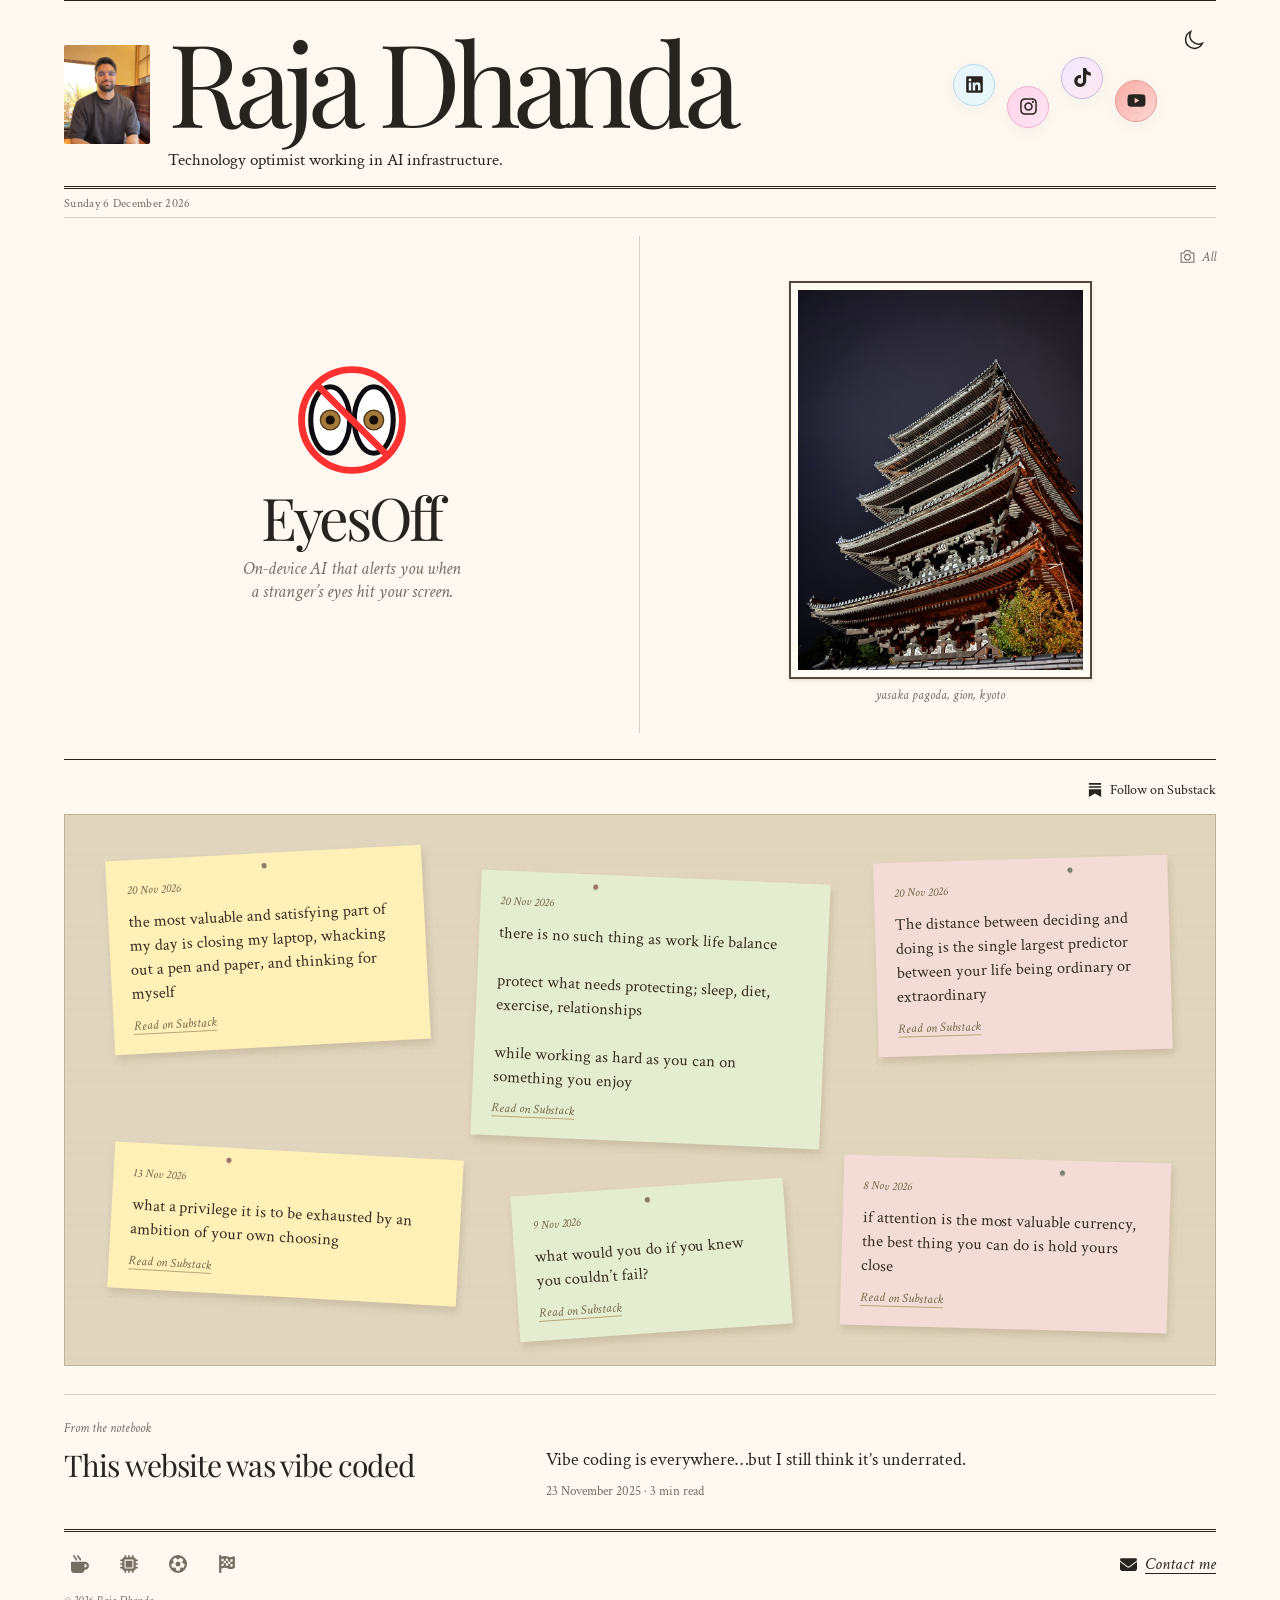
==== commit 18873de9: "Publish Substack notes locally and update Instagram" ====
--- a/index.html
+++ b/index.html
@@ -85,23 +85,23 @@
                 aria-label="LinkedIn"
                  title="ramendra-raja-dhanda" aria-describedby="handle-linkedin"><svg class="icon" viewBox="0 0 448 512" aria-hidden="true" focusable="false"><path d="M416 32H31.9C14.3 32 0 46.5 0 64.3v383.4C0 465.5 14.3 480 31.9 480H416c17.6 0 32-14.5 32-32.3V64.3c0-17.8-14.4-32.3-32-32.3zM135.4 416H69V202.2h66.5V416zm-33.2-243c-21.3 0-38.5-17.3-38.5-38.5S80.9 96 102.2 96c21.2 0 38.5 17.3 38.5 38.5 0 21.3-17.2 38.5-38.5 38.5zm282.1 243h-66.4V312c0-24.8-.5-56.7-34.5-56.7-34.6 0-39.9 27-39.9 54.9V416h-66.4V202.2h63.7v29.2h.9c8.9-16.8 30.6-34.5 62.9-34.5 67.2 0 79.7 44.3 79.7 101.9V416z"/></svg><span class="social-handle" id="handle-linkedin" role="tooltip">ramendra-raja-dhanda</span></a
               ><a
-                href="https://www.instagram.com/decodedwithraja/"
+                href="https://www.instagram.com/decodedbyraja/"
                 target="_blank"
                 rel="noopener"
                 aria-label="Instagram"
-                 title="@decodedwithraja" aria-describedby="handle-instagram"><svg class="icon" viewBox="0 0 448 512" aria-hidden="true" focusable="false"><path d="M224.1 141c-63.6 0-114.9 51.3-114.9 114.9s51.3 114.9 114.9 114.9S339 319.5 339 255.9 287.7 141 224.1 141zm0 189.6c-41.1 0-74.7-33.5-74.7-74.7s33.5-74.7 74.7-74.7 74.7 33.5 74.7 74.7-33.6 74.7-74.7 74.7zm146.4-194.3c0 14.9-12 26.8-26.8 26.8-14.9 0-26.8-12-26.8-26.8s12-26.8 26.8-26.8 26.8 12 26.8 26.8zm76.1 27.2c-1.7-35.9-9.9-67.7-36.2-93.9-26.2-26.2-58-34.4-93.9-36.2-37-2.1-147.9-2.1-184.9 0-35.8 1.7-67.6 9.9-93.9 36.1s-34.4 58-36.2 93.9c-2.1 37-2.1 147.9 0 184.9 1.7 35.9 9.9 67.7 36.2 93.9s58 34.4 93.9 36.2c37 2.1 147.9 2.1 184.9 0 35.9-1.7 67.7-9.9 93.9-36.2 26.2-26.2 34.4-58 36.2-93.9 2.1-37 2.1-147.8 0-184.8zM398.8 388c-7.8 19.6-22.9 34.7-42.6 42.6-29.5 11.7-99.5 9-132.1 9s-102.7 2.6-132.1-9c-19.6-7.8-34.7-22.9-42.6-42.6-11.7-29.5-9-99.5-9-132.1s-2.6-102.7 9-132.1c7.8-19.6 22.9-34.7 42.6-42.6 29.5-11.7 99.5-9 132.1-9s102.7-2.6 132.1 9c19.6 7.8 34.7 22.9 42.6 42.6 11.7 29.5 9 99.5 9 132.1s2.7 102.7-9 132.1z"/></svg><span class="social-handle" id="handle-instagram" role="tooltip">@decodedwithraja</span></a
+                 title="@decodedbyraja" aria-describedby="handle-instagram"><svg class="icon" viewBox="0 0 448 512" aria-hidden="true" focusable="false"><path d="M224.1 141c-63.6 0-114.9 51.3-114.9 114.9s51.3 114.9 114.9 114.9S339 319.5 339 255.9 287.7 141 224.1 141zm0 189.6c-41.1 0-74.7-33.5-74.7-74.7s33.5-74.7 74.7-74.7 74.7 33.5 74.7 74.7-33.6 74.7-74.7 74.7zm146.4-194.3c0 14.9-12 26.8-26.8 26.8-14.9 0-26.8-12-26.8-26.8s12-26.8 26.8-26.8 26.8 12 26.8 26.8zm76.1 27.2c-1.7-35.9-9.9-67.7-36.2-93.9-26.2-26.2-58-34.4-93.9-36.2-37-2.1-147.9-2.1-184.9 0-35.8 1.7-67.6 9.9-93.9 36.1s-34.4 58-36.2 93.9c-2.1 37-2.1 147.9 0 184.9 1.7 35.9 9.9 67.7 36.2 93.9s58 34.4 93.9 36.2c37 2.1 147.9 2.1 184.9 0 35.9-1.7 67.7-9.9 93.9-36.2 26.2-26.2 34.4-58 36.2-93.9 2.1-37 2.1-147.8 0-184.8zM398.8 388c-7.8 19.6-22.9 34.7-42.6 42.6-29.5 11.7-99.5 9-132.1 9s-102.7 2.6-132.1-9c-19.6-7.8-34.7-22.9-42.6-42.6-11.7-29.5-9-99.5-9-132.1s-2.6-102.7 9-132.1c7.8-19.6 22.9-34.7 42.6-42.6 29.5-11.7 99.5-9 132.1-9s102.7-2.6 132.1 9c19.6 7.8 34.7 22.9 42.6 42.6 11.7 29.5 9 99.5 9 132.1s2.7 102.7-9 132.1z"/></svg><span class="social-handle" id="handle-instagram" role="tooltip">@decodedbyraja</span></a
               ><a
-                href="https://www.tiktok.com/@decodedwithraja"
+                href="https://www.tiktok.com/@decodedbyraja"
                 target="_blank"
                 rel="noopener"
                 aria-label="TikTok"
-                 title="@decodedwithraja" aria-describedby="handle-tiktok"><svg class="icon" viewBox="0 0 448 512" aria-hidden="true" focusable="false"><path d="M448 209.9a210.1 210.1 0 0 1 -122.8-39.3V349.4A162.6 162.6 0 1 1 185 188.3V278.2a74.6 74.6 0 1 0 52.2 71.2V0l88 0a121.2 121.2 0 0 0 1.9 22.2h0A122.2 122.2 0 0 0 381 102.4a121.4 121.4 0 0 0 67 20.1z"/></svg><span class="social-handle" id="handle-tiktok" role="tooltip">@decodedwithraja</span></a
+                 title="@decodedbyraja" aria-describedby="handle-tiktok"><svg class="icon" viewBox="0 0 448 512" aria-hidden="true" focusable="false"><path d="M448 209.9a210.1 210.1 0 0 1 -122.8-39.3V349.4A162.6 162.6 0 1 1 185 188.3V278.2a74.6 74.6 0 1 0 52.2 71.2V0l88 0a121.2 121.2 0 0 0 1.9 22.2h0A122.2 122.2 0 0 0 381 102.4a121.4 121.4 0 0 0 67 20.1z"/></svg><span class="social-handle" id="handle-tiktok" role="tooltip">@decodedbyraja</span></a
               ><a
-                href="https://www.youtube.com/@decodedwithraja"
+                href="https://www.youtube.com/@decodedbyraja"
                 target="_blank"
                 rel="noopener"
                 aria-label="YouTube"
-                 title="@decodedwithraja" aria-describedby="handle-youtube"><svg class="icon" viewBox="0 0 576 512" aria-hidden="true" focusable="false"><path d="M549.7 124.1c-6.3-23.7-24.8-42.3-48.3-48.6C458.8 64 288 64 288 64S117.2 64 74.6 75.5c-23.5 6.3-42 24.9-48.3 48.6-11.4 42.9-11.4 132.3-11.4 132.3s0 89.4 11.4 132.3c6.3 23.7 24.8 41.5 48.3 47.8C117.2 448 288 448 288 448s170.8 0 213.4-11.5c23.5-6.3 42-24.2 48.3-47.8 11.4-42.9 11.4-132.3 11.4-132.3s0-89.4-11.4-132.3zm-317.5 213.5V175.2l142.7 81.2-142.7 81.2z"/></svg><span class="social-handle" id="handle-youtube" role="tooltip">@decodedwithraja</span></a>
+                 title="@decodedbyraja" aria-describedby="handle-youtube"><svg class="icon" viewBox="0 0 576 512" aria-hidden="true" focusable="false"><path d="M549.7 124.1c-6.3-23.7-24.8-42.3-48.3-48.6C458.8 64 288 64 288 64S117.2 64 74.6 75.5c-23.5 6.3-42 24.9-48.3 48.6-11.4 42.9-11.4 132.3-11.4 132.3s0 89.4 11.4 132.3c6.3 23.7 24.8 41.5 48.3 47.8C117.2 448 288 448 288 448s170.8 0 213.4-11.5c23.5-6.3 42-24.2 48.3-47.8 11.4-42.9 11.4-132.3 11.4-132.3s0-89.4-11.4-132.3zm-317.5 213.5V175.2l142.7 81.2-142.7 81.2z"/></svg><span class="social-handle" id="handle-youtube" role="tooltip">@decodedbyraja</span></a>
             </div>
             <button
               class="mode"
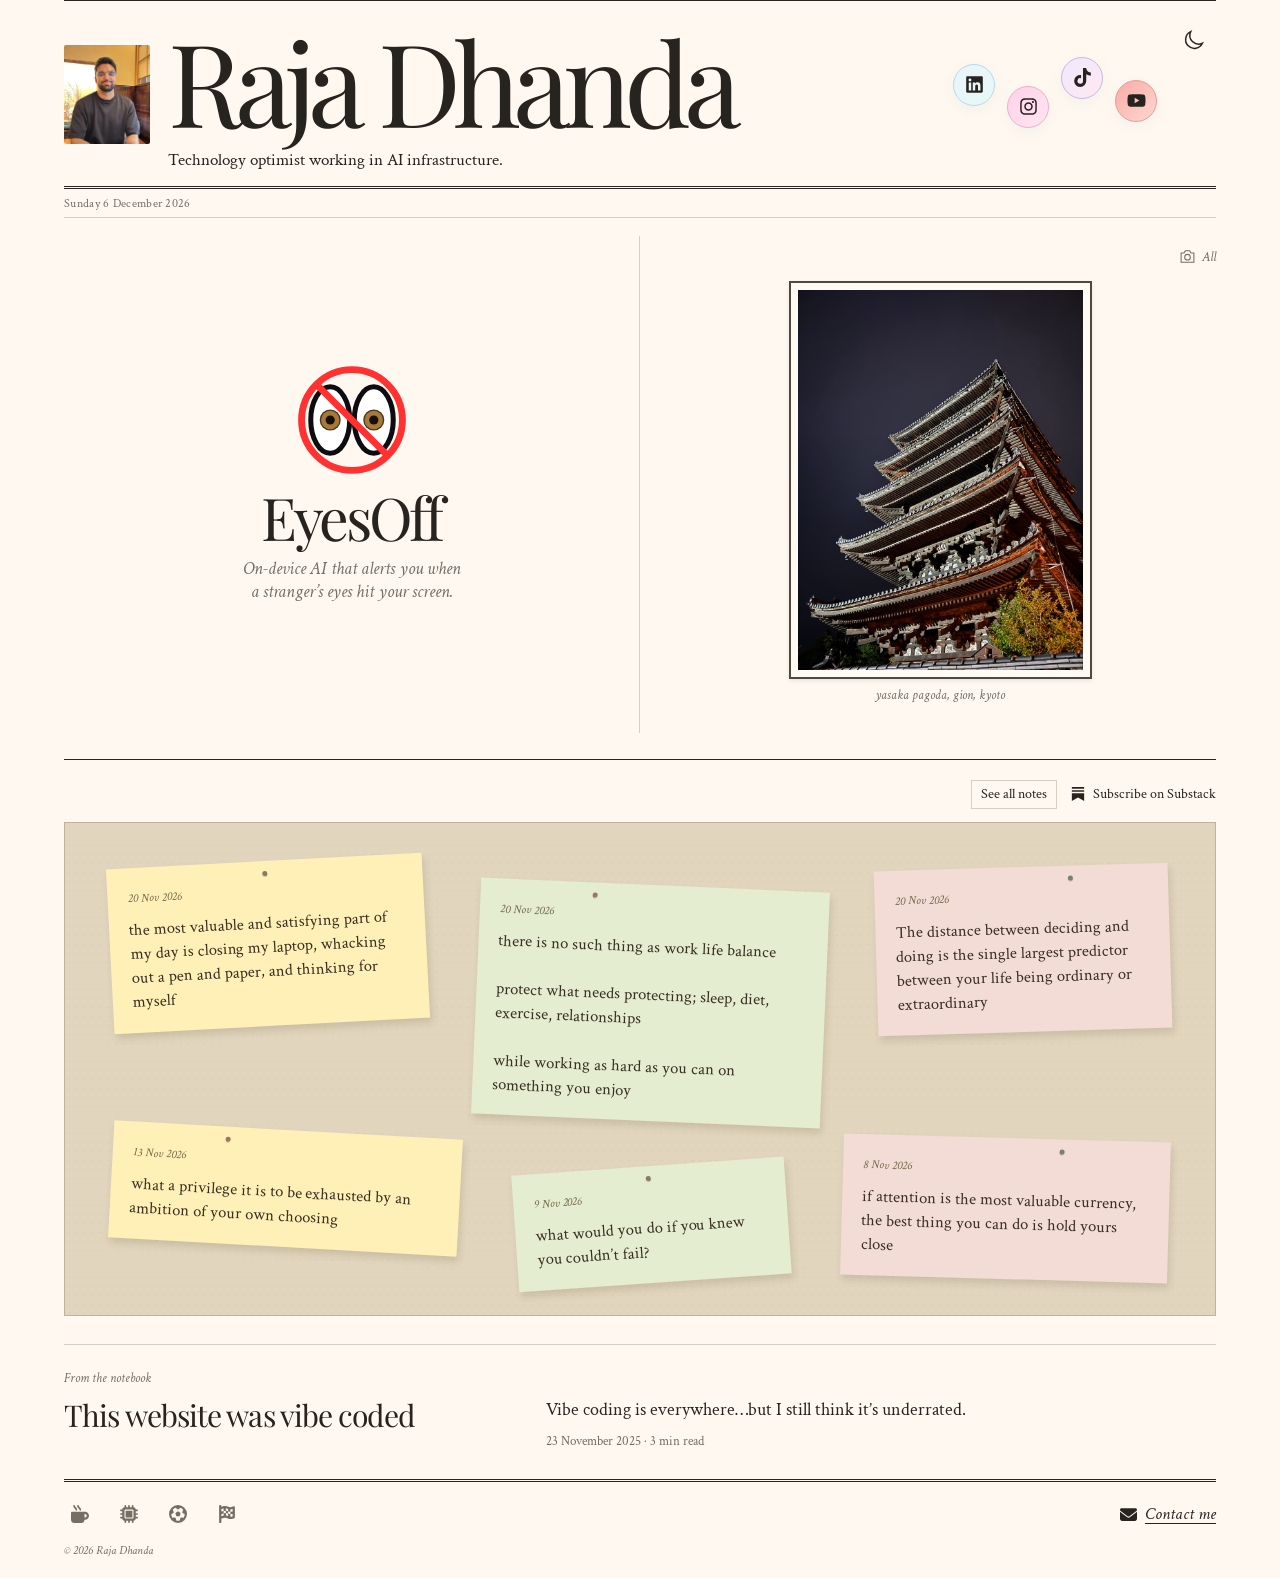
==== commit c242a946: "Simplify the pinboard links and fix the TikTok destination" ====
--- a/index.html
+++ b/index.html
@@ -9,14 +9,14 @@
       href="https://fonts.googleapis.com/css2?family=Playfair+Display:ital,wght@0,400;0,600;1,400&family=Crimson+Text:ital,wght@0,400;0,600;1,400&family=Caveat:wght@400;500&display=swap"
       rel="stylesheet"
     />
-    <link rel="stylesheet" href="/assets/css/edition.css?v=paper-motion" />
+    <link rel="stylesheet" href="/assets/css/edition.css?v=pinboard-links" />
     <script>
       try {
         if (localStorage.getItem("theme") === "midnight")
           document.documentElement.dataset.theme = "midnight";
       } catch (e) {}
     </script>
-    <script src="/assets/js/edition.js?v=paper-motion" defer></script>
+    <script src="/assets/js/edition.js?v=pinboard-links" defer></script>
     <title>Raja Dhanda</title>
     <meta
       name="description"
@@ -1032,34 +1032,42 @@
           <div>
             <h2 id="substack-title" class="sr-only">Notes from Substack</h2>
           </div>
-          <a
+          <div class="substack-actions">
+            <a
+              class="substack-all"
+              href="https://substack.com/@rajadhanda/notes"
+              target="_blank"
+              rel="noopener noreferrer"
+            >See all notes</a>
+            <a
             class="substack-subscribe"
-            href="https://substack.com/@rajadhanda"
+            href="https://rajadhanda.substack.com/subscribe"
             target="_blank"
             rel="noopener noreferrer"
             ><svg viewBox="0 0 24 24" aria-hidden="true">
               <path
                 d="M22.539 8.242H1.46V5.406h21.08v2.836zM1.46 10.812V24L12 18.11 22.54 24V10.812H1.46zM22.54 0H1.46v2.836h21.08V0z"
               /></svg
-            >Follow on Substack</a
+            >Subscribe on Substack</a
           >
+          </div>
         </header>
         <div class="front-notes" data-notes-source="/blog/notes.json"><!-- prettier-ignore -->
-<a class="front-note" href="https://substack.com/@rajadhanda/note/c-392744390" target="_blank" rel="noopener noreferrer"><time datetime="2026-11-20">20 Nov 2026</time><p>the most valuable and satisfying part of my day is closing my laptop, whacking out a pen and paper, and thinking for myself</p><span>Read on Substack</span></a>
+<a class="front-note" href="https://substack.com/@rajadhanda/note/c-392744390" target="_blank" rel="noopener noreferrer"><time datetime="2026-11-20">20 Nov 2026</time><p>the most valuable and satisfying part of my day is closing my laptop, whacking out a pen and paper, and thinking for myself</p></a>
 <!-- prettier-ignore -->
 <a class="front-note" href="https://substack.com/@rajadhanda/note/c-392743149" target="_blank" rel="noopener noreferrer"><time datetime="2026-11-20">20 Nov 2026</time><p>there is no such thing as work life balance
 
 protect what needs protecting; sleep, diet, exercise, relationships
 
-while working as hard as you can on something you enjoy</p><span>Read on Substack</span></a>
+while working as hard as you can on something you enjoy</p></a>
 <!-- prettier-ignore -->
-<a class="front-note" href="https://substack.com/@rajadhanda/note/c-392740047" target="_blank" rel="noopener noreferrer"><time datetime="2026-11-20">20 Nov 2026</time><p>The distance between deciding and doing is the single largest predictor between your life being ordinary or extraordinary</p><span>Read on Substack</span></a>
+<a class="front-note" href="https://substack.com/@rajadhanda/note/c-392740047" target="_blank" rel="noopener noreferrer"><time datetime="2026-11-20">20 Nov 2026</time><p>The distance between deciding and doing is the single largest predictor between your life being ordinary or extraordinary</p></a>
 <!-- prettier-ignore -->
-<a class="front-note" href="https://substack.com/@rajadhanda/note/c-386177987" target="_blank" rel="noopener noreferrer"><time datetime="2026-11-13">13 Nov 2026</time><p>what a privilege it is to be exhausted by an ambition of your own choosing</p><span>Read on Substack</span></a>
+<a class="front-note" href="https://substack.com/@rajadhanda/note/c-386177987" target="_blank" rel="noopener noreferrer"><time datetime="2026-11-13">13 Nov 2026</time><p>what a privilege it is to be exhausted by an ambition of your own choosing</p></a>
 <!-- prettier-ignore -->
-<a class="front-note" href="https://substack.com/@rajadhanda/note/c-382668028" target="_blank" rel="noopener noreferrer"><time datetime="2026-11-09">9 Nov 2026</time><p>what would you do if you knew you couldn’t fail?</p><span>Read on Substack</span></a>
+<a class="front-note" href="https://substack.com/@rajadhanda/note/c-382668028" target="_blank" rel="noopener noreferrer"><time datetime="2026-11-09">9 Nov 2026</time><p>what would you do if you knew you couldn’t fail?</p></a>
 <!-- prettier-ignore -->
-<a class="front-note" href="https://substack.com/@rajadhanda/note/c-381919175" target="_blank" rel="noopener noreferrer"><time datetime="2026-11-08">8 Nov 2026</time><p>if attention is the most valuable currency, the best thing you can do is hold yours close</p><span>Read on Substack</span></a>
+<a class="front-note" href="https://substack.com/@rajadhanda/note/c-381919175" target="_blank" rel="noopener noreferrer"><time datetime="2026-11-08">8 Nov 2026</time><p>if attention is the most valuable currency, the best thing you can do is hold yours close</p></a>
 </div>
       </section>
         <div class="lead-copy writing-intro notebook-below">
--- a/assets/css/edition.css
+++ b/assets/css/edition.css
@@ -535,17 +535,6 @@
   margin: 0 0 18px;
   letter-spacing: 0;
 }
-.front-notes .front-note > span {
-  font:
-    italic 13px/1.3 "Crimson Text",
-    Georgia,
-    serif;
-  color: #76694b;
-  margin-top: auto;
-  text-decoration: underline;
-  text-decoration-color: #b8a677;
-  text-underline-offset: 4px;
-}
 [data-theme="midnight"] .front-notes {
   background-color: #6d6454;
   border-color: #81725b;
@@ -893,9 +882,6 @@
   .front-notes .front-note time {
     font-size: 12px;
     margin-bottom: 12px;
-  }
-  .front-notes .front-note > span {
-    font-size: 13px;
   }
   .edition-bottom {
     margin-top: 20px;
@@ -1627,3 +1613,33 @@
     display: none;
   }
 }
+
+.substack-actions {
+  display: flex;
+  flex-wrap: wrap;
+  align-items: center;
+  justify-content: flex-end;
+  gap: 5px 14px;
+}
+
+.substack-all {
+  padding: 3px 9px;
+  border: 1px solid var(--line);
+  font-size: 14px;
+  text-decoration: none;
+}
+
+.substack-all:hover {
+  border-color: var(--ink);
+  text-decoration: underline;
+}
+
+.front-notes .front-note p {
+  margin-bottom: 0;
+}
+
+@media (max-width: 700px) {
+  .substack-all {
+    font-size: 12px;
+  }
+}
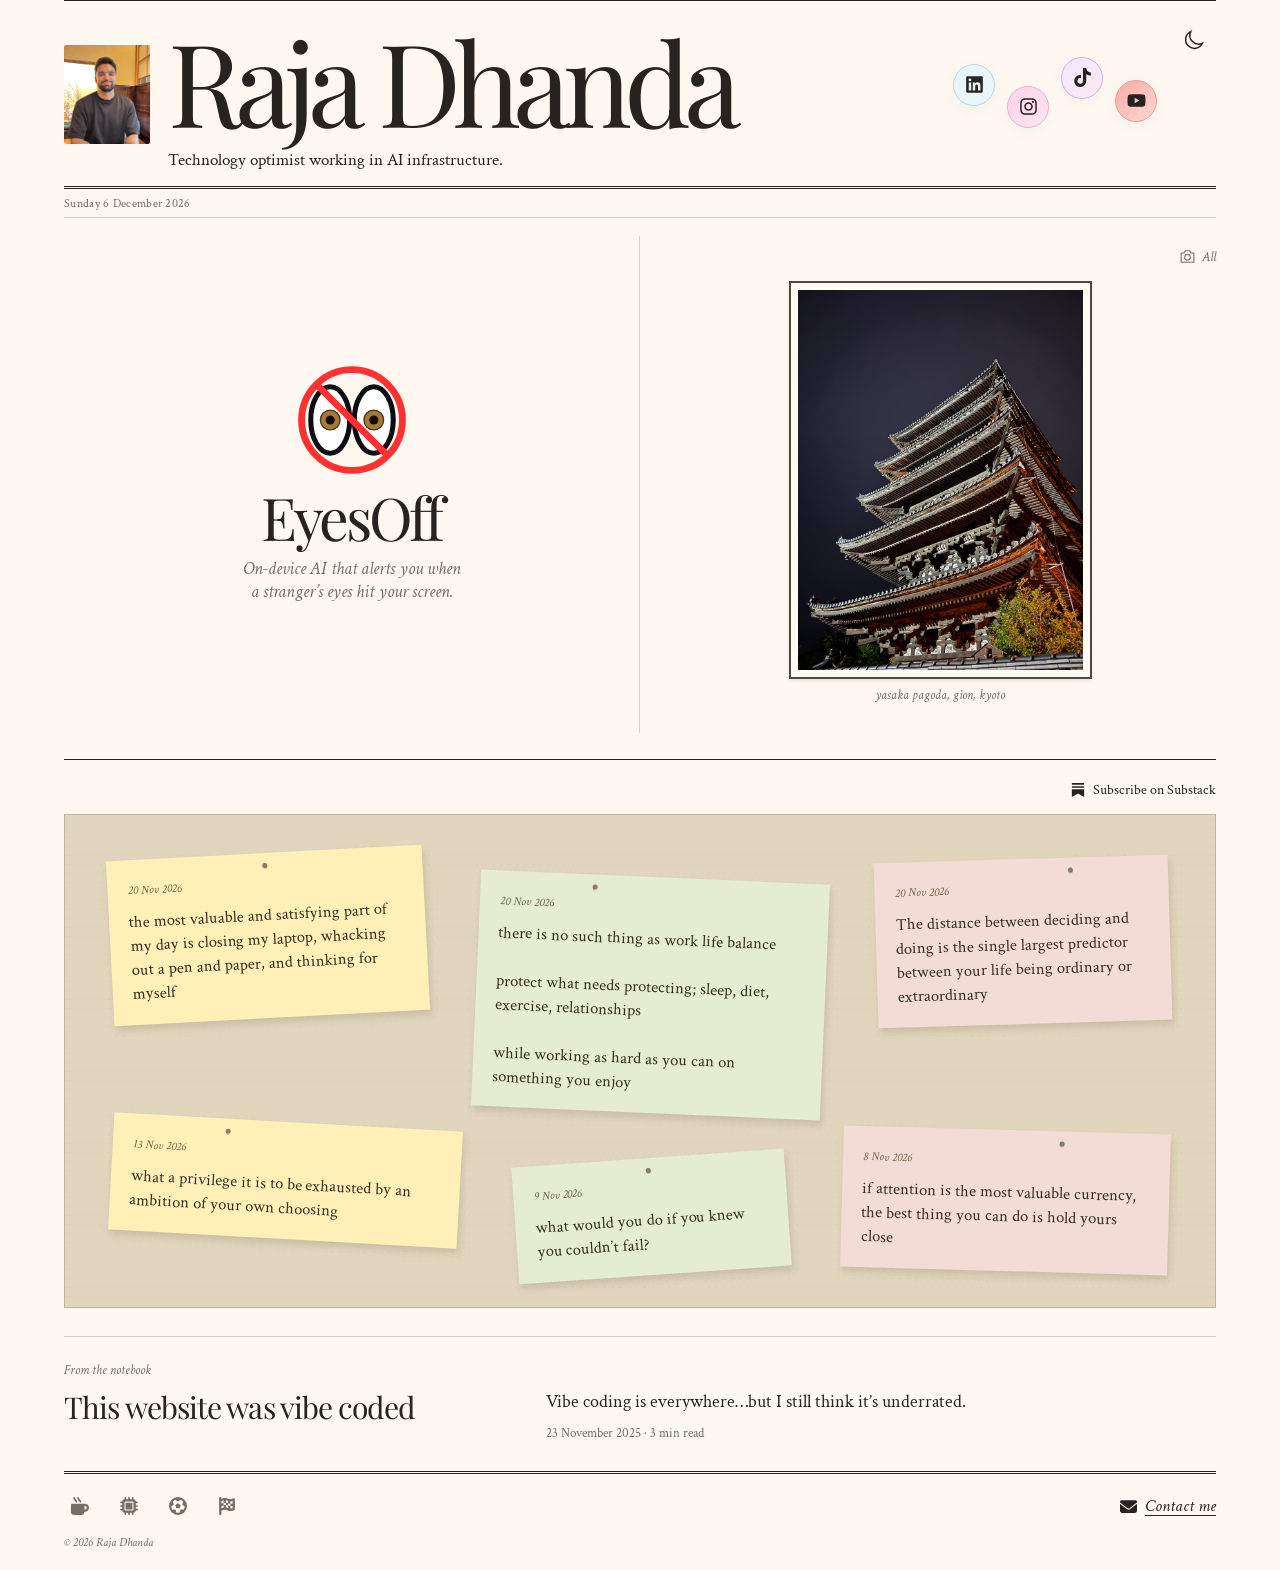
==== commit b3d29423: "Keep the pinboard subscribe link only" ====
--- a/index.html
+++ b/index.html
@@ -1034,12 +1034,6 @@
           </div>
           <div class="substack-actions">
             <a
-              class="substack-all"
-              href="https://substack.com/@rajadhanda/notes"
-              target="_blank"
-              rel="noopener noreferrer"
-            >See all notes</a>
-            <a
             class="substack-subscribe"
             href="https://rajadhanda.substack.com/subscribe"
             target="_blank"
--- a/assets/css/edition.css
+++ b/assets/css/edition.css
@@ -1622,24 +1622,8 @@
   gap: 5px 14px;
 }
 
-.substack-all {
-  padding: 3px 9px;
-  border: 1px solid var(--line);
-  font-size: 14px;
-  text-decoration: none;
-}
-
-.substack-all:hover {
-  border-color: var(--ink);
-  text-decoration: underline;
-}
+
 
 .front-notes .front-note p {
   margin-bottom: 0;
 }
-
-@media (max-width: 700px) {
-  .substack-all {
-    font-size: 12px;
-  }
-}
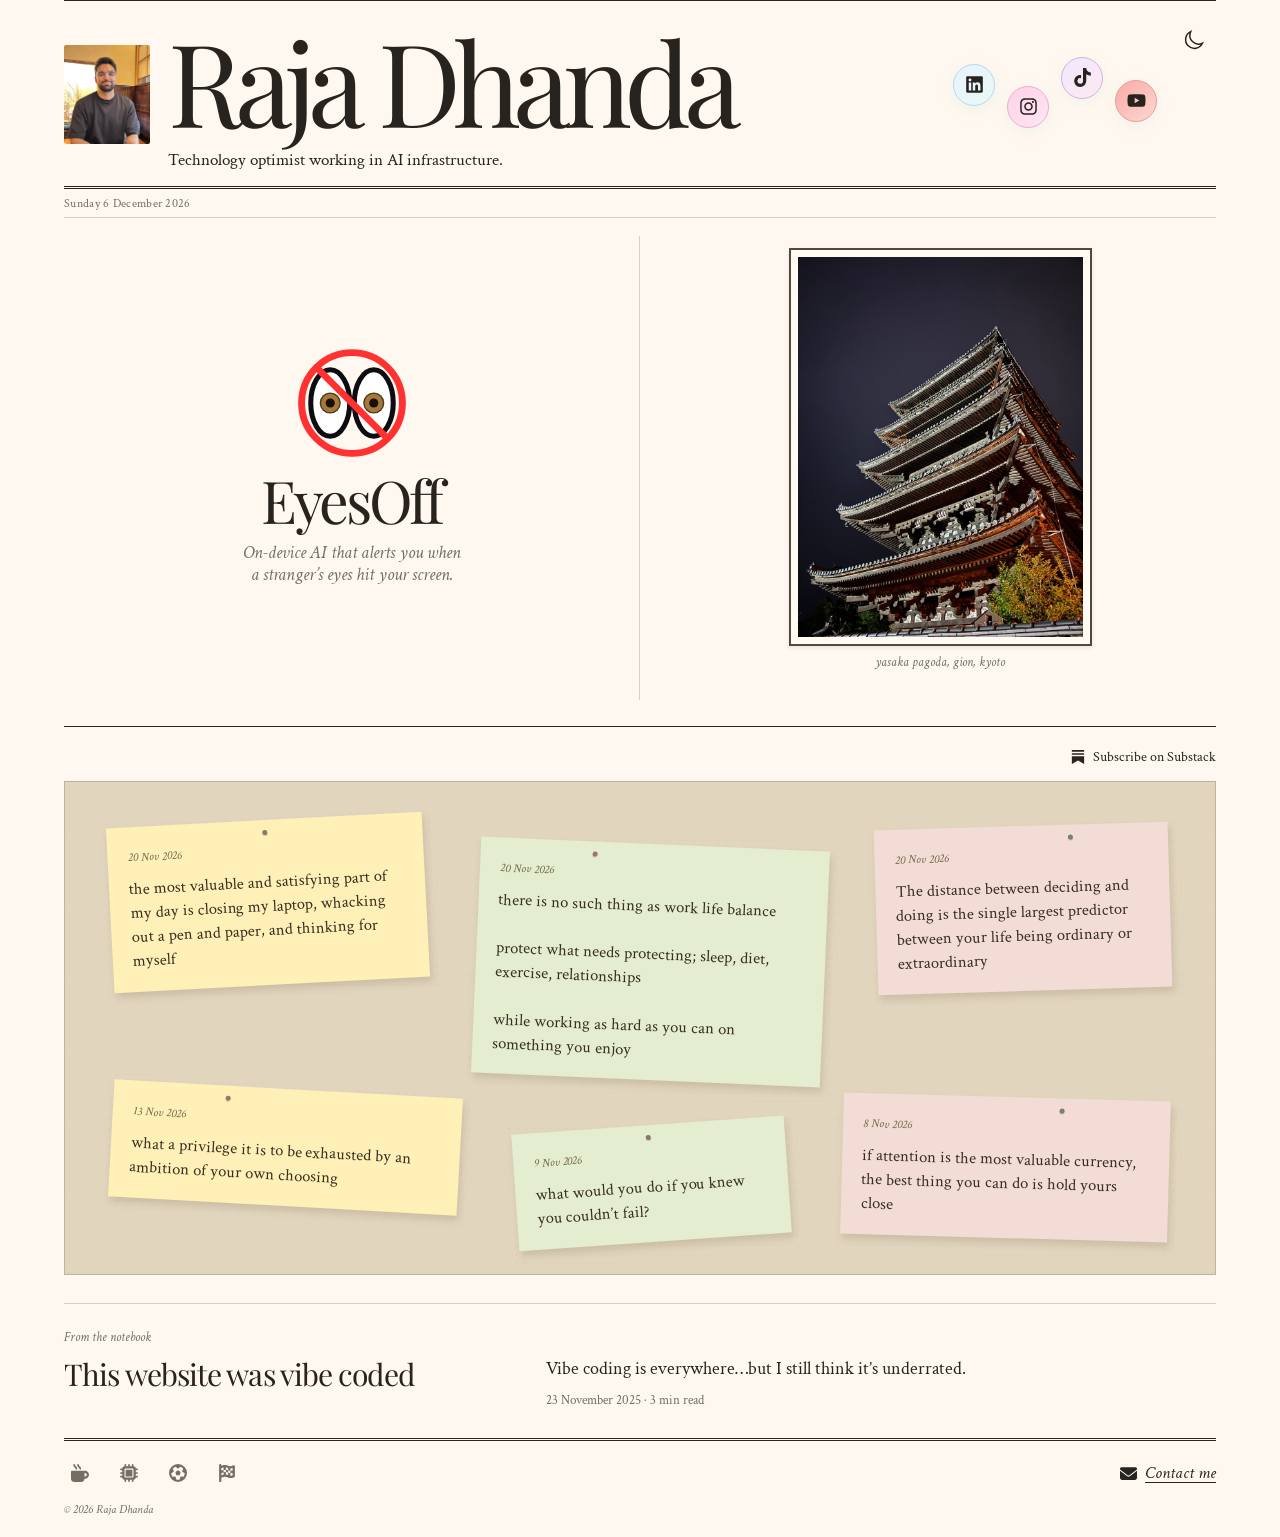
==== commit 7b3fd1b2: "Add in-frame photo arrows and link to the gallery" ====
--- a/index.html
+++ b/index.html
@@ -9,14 +9,14 @@
       href="https://fonts.googleapis.com/css2?family=Playfair+Display:ital,wght@0,400;0,600;1,400&family=Crimson+Text:ital,wght@0,400;0,600;1,400&family=Caveat:wght@400;500&display=swap"
       rel="stylesheet"
     />
-    <link rel="stylesheet" href="/assets/css/edition.css?v=pinboard-links" />
+    <link rel="stylesheet" href="/assets/css/edition.css?v=photo-arrows" />
     <script>
       try {
         if (localStorage.getItem("theme") === "midnight")
           document.documentElement.dataset.theme = "midnight";
       } catch (e) {}
     </script>
-    <script src="/assets/js/edition.js?v=pinboard-links" defer></script>
+    <script src="/assets/js/edition.js?v=photo-arrows" defer></script>
     <title>Raja Dhanda</title>
     <meta
       name="description"
@@ -191,18 +191,16 @@
           class="photo-carousel"
           aria-label="Photographs"
           aria-roledescription="carousel"
-          aria-description="Photographs change automatically. Use the pause button, arrow keys or swipes to control the carousel."
+          aria-description="Photographs change automatically. Use the previous and next buttons, arrow keys or swipes to browse. Open a photo to visit the Photographs page."
           tabindex="0"
         >
-          <div class="carousel-heading"><a href="/photographs/" aria-label="View all photographs"><svg class="camera-icon" viewBox="0 0 24 24" fill="none" stroke="currentColor" stroke-width="1.5" aria-hidden="true"><path d="M3 7h4l2-3h6l2 3h4v13H3Z"/><circle cx="12" cy="13" r="4"/></svg><span>All</span></a></div>
           <div class="carousel-slides">
             <figure class="carousel-slide">
               <div class="framed-photo">
-                <button
-                  type="button"
-                  class="carousel-photo"
-                  data-open-photo="0"
-                  aria-label="Enlarge photograph: yasaka pagoda, gion, kyoto"
+                <a
+                  class="carousel-photo"
+                  href="/photographs/"
+                  aria-label="Browse photographs: yasaka pagoda, gion, kyoto"
                 >
                   <img
                     src="/assets/images/camera-roll/photo-01.jpg"
@@ -211,7 +209,7 @@
                     loading="eager"
                     decoding="async"
                   />
-                </button>
+                </a>
                 <button
                   type="button"
                   class="frame-play"
@@ -226,11 +224,10 @@
             </figure>
             <figure class="carousel-slide" hidden>
               <div class="framed-photo">
-                <button
-                  type="button"
-                  class="carousel-photo"
-                  data-open-photo="1"
-                  aria-label="Enlarge photograph: montmartre, paris"
+                <a
+                  class="carousel-photo"
+                  href="/photographs/"
+                  aria-label="Browse photographs: montmartre, paris"
                 >
                   <img
                     src="/assets/images/camera-roll/photo-02.jpg"
@@ -239,7 +236,7 @@
                     loading="lazy"
                     decoding="async"
                   />
-                </button>
+                </a>
                 <button
                   type="button"
                   class="frame-play"
@@ -254,11 +251,10 @@
             </figure>
             <figure class="carousel-slide" hidden>
               <div class="framed-photo">
-                <button
-                  type="button"
-                  class="carousel-photo"
-                  data-open-photo="2"
-                  aria-label="Enlarge photograph: louis vuitton, champs-elysées, paris"
+                <a
+                  class="carousel-photo"
+                  href="/photographs/"
+                  aria-label="Browse photographs: louis vuitton, champs-elysées, paris"
                 >
                   <img
                     src="/assets/images/camera-roll/photo-03.jpg"
@@ -267,7 +263,7 @@
                     loading="lazy"
                     decoding="async"
                   />
-                </button>
+                </a>
                 <button
                   type="button"
                   class="frame-play"
@@ -282,11 +278,10 @@
             </figure>
             <figure class="carousel-slide" hidden>
               <div class="framed-photo">
-                <button
-                  type="button"
-                  class="carousel-photo"
-                  data-open-photo="3"
-                  aria-label="Enlarge photograph: a room of quiet contemplation, national museum of korea, seoul"
+                <a
+                  class="carousel-photo"
+                  href="/photographs/"
+                  aria-label="Browse photographs: a room of quiet contemplation, national museum of korea, seoul"
                 >
                   <img
                     src="/assets/images/camera-roll/photo-04.jpg"
@@ -295,7 +290,7 @@
                     loading="lazy"
                     decoding="async"
                   />
-                </button>
+                </a>
                 <button
                   type="button"
                   class="frame-play"
@@ -312,11 +307,10 @@
             </figure>
             <figure class="carousel-slide" hidden>
               <div class="framed-photo">
-                <button
-                  type="button"
-                  class="carousel-photo"
-                  data-open-photo="4"
-                  aria-label="Enlarge photograph: a room of quiet contemplation, national museum of korea, seoul"
+                <a
+                  class="carousel-photo"
+                  href="/photographs/"
+                  aria-label="Browse photographs: a room of quiet contemplation, national museum of korea, seoul"
                 >
                   <img
                     src="/assets/images/camera-roll/photo-05.jpg"
@@ -325,7 +319,7 @@
                     loading="lazy"
                     decoding="async"
                   />
-                </button>
+                </a>
                 <button
                   type="button"
                   class="frame-play"
@@ -342,11 +336,10 @@
             </figure>
             <figure class="carousel-slide" hidden>
               <div class="framed-photo">
-                <button
-                  type="button"
-                  class="carousel-photo"
-                  data-open-photo="5"
-                  aria-label="Enlarge photograph: starfield library, coex mall, seoul"
+                <a
+                  class="carousel-photo"
+                  href="/photographs/"
+                  aria-label="Browse photographs: starfield library, coex mall, seoul"
                 >
                   <img
                     src="/assets/images/camera-roll/photo-06.jpg"
@@ -355,7 +348,7 @@
                     loading="lazy"
                     decoding="async"
                   />
-                </button>
+                </a>
                 <button
                   type="button"
                   class="frame-play"
@@ -370,11 +363,10 @@
             </figure>
             <figure class="carousel-slide" hidden>
               <div class="framed-photo">
-                <button
-                  type="button"
-                  class="carousel-photo"
-                  data-open-photo="6"
-                  aria-label="Enlarge photograph: ura-namba, osaka"
+                <a
+                  class="carousel-photo"
+                  href="/photographs/"
+                  aria-label="Browse photographs: ura-namba, osaka"
                 >
                   <img
                     src="/assets/images/camera-roll/photo-07.jpg"
@@ -383,7 +375,7 @@
                     loading="lazy"
                     decoding="async"
                   />
-                </button>
+                </a>
                 <button
                   type="button"
                   class="frame-play"
@@ -398,11 +390,10 @@
             </figure>
             <figure class="carousel-slide" hidden>
               <div class="framed-photo">
-                <button
-                  type="button"
-                  class="carousel-photo"
-                  data-open-photo="7"
-                  aria-label="Enlarge photograph: dōtonbori canal, osaka"
+                <a
+                  class="carousel-photo"
+                  href="/photographs/"
+                  aria-label="Browse photographs: dōtonbori canal, osaka"
                 >
                   <img
                     src="/assets/images/camera-roll/photo-08.jpg"
@@ -411,7 +402,7 @@
                     loading="lazy"
                     decoding="async"
                   />
-                </button>
+                </a>
                 <button
                   type="button"
                   class="frame-play"
@@ -426,11 +417,10 @@
             </figure>
             <figure class="carousel-slide" hidden>
               <div class="framed-photo">
-                <button
-                  type="button"
-                  class="carousel-photo"
-                  data-open-photo="8"
-                  aria-label="Enlarge photograph: fushimi inari taisha, kyoto"
+                <a
+                  class="carousel-photo"
+                  href="/photographs/"
+                  aria-label="Browse photographs: fushimi inari taisha, kyoto"
                 >
                   <img
                     src="/assets/images/camera-roll/photo-09.jpg"
@@ -439,7 +429,7 @@
                     loading="lazy"
                     decoding="async"
                   />
-                </button>
+                </a>
                 <button
                   type="button"
                   class="frame-play"
@@ -454,11 +444,10 @@
             </figure>
             <figure class="carousel-slide" hidden>
               <div class="framed-photo">
-                <button
-                  type="button"
-                  class="carousel-photo"
-                  data-open-photo="9"
-                  aria-label="Enlarge photograph: tokyo tower, tokyo"
+                <a
+                  class="carousel-photo"
+                  href="/photographs/"
+                  aria-label="Browse photographs: tokyo tower, tokyo"
                 >
                   <img
                     src="/assets/images/camera-roll/photo-10.jpg"
@@ -467,7 +456,7 @@
                     loading="lazy"
                     decoding="async"
                   />
-                </button>
+                </a>
                 <button
                   type="button"
                   class="frame-play"
@@ -482,11 +471,10 @@
             </figure>
             <figure class="carousel-slide" hidden>
               <div class="framed-photo">
-                <button
-                  type="button"
-                  class="carousel-photo"
-                  data-open-photo="10"
-                  aria-label="Enlarge photograph: shibuya crossing from shibuya sky, tokyo"
+                <a
+                  class="carousel-photo"
+                  href="/photographs/"
+                  aria-label="Browse photographs: shibuya crossing from shibuya sky, tokyo"
                 >
                   <img
                     src="/assets/images/camera-roll/photo-11.jpg"
@@ -495,7 +483,7 @@
                     loading="lazy"
                     decoding="async"
                   />
-                </button>
+                </a>
                 <button
                   type="button"
                   class="frame-play"
@@ -510,11 +498,10 @@
             </figure>
             <figure class="carousel-slide" hidden>
               <div class="framed-photo">
-                <button
-                  type="button"
-                  class="carousel-photo"
-                  data-open-photo="11"
-                  aria-label="Enlarge photograph: flat whites, keswick, lake district national park"
+                <a
+                  class="carousel-photo"
+                  href="/photographs/"
+                  aria-label="Browse photographs: flat whites, keswick, lake district national park"
                 >
                   <img
                     src="/assets/images/camera-roll/photo-12.jpg"
@@ -523,7 +510,7 @@
                     loading="lazy"
                     decoding="async"
                   />
-                </button>
+                </a>
                 <button
                   type="button"
                   class="frame-play"
@@ -540,11 +527,10 @@
             </figure>
             <figure class="carousel-slide" hidden>
               <div class="framed-photo">
-                <button
-                  type="button"
-                  class="carousel-photo"
-                  data-open-photo="12"
-                  aria-label="Enlarge photograph: homeground coffee + kitchen, windermere, lake district national park"
+                <a
+                  class="carousel-photo"
+                  href="/photographs/"
+                  aria-label="Browse photographs: homeground coffee + kitchen, windermere, lake district national park"
                 >
                   <img
                     src="/assets/images/camera-roll/photo-13.jpg"
@@ -553,7 +539,7 @@
                     loading="lazy"
                     decoding="async"
                   />
-                </button>
+                </a>
                 <button
                   type="button"
                   class="frame-play"
@@ -571,11 +557,10 @@
             </figure>
             <figure class="carousel-slide" hidden>
               <div class="framed-photo">
-                <button
-                  type="button"
-                  class="carousel-photo"
-                  data-open-photo="13"
-                  aria-label="Enlarge photograph: long island iced tea, the oligarch, milton keynes"
+                <a
+                  class="carousel-photo"
+                  href="/photographs/"
+                  aria-label="Browse photographs: long island iced tea, the oligarch, milton keynes"
                 >
                   <img
                     src="/assets/images/camera-roll/photo-14.jpg"
@@ -584,7 +569,7 @@
                     loading="lazy"
                     decoding="async"
                   />
-                </button>
+                </a>
                 <button
                   type="button"
                   class="frame-play"
@@ -601,11 +586,10 @@
             </figure>
             <figure class="carousel-slide" hidden>
               <div class="framed-photo">
-                <button
-                  type="button"
-                  class="carousel-photo"
-                  data-open-photo="14"
-                  aria-label="Enlarge photograph: vltava river, prague"
+                <a
+                  class="carousel-photo"
+                  href="/photographs/"
+                  aria-label="Browse photographs: vltava river, prague"
                 >
                   <img
                     src="https://res.cloudinary.com/dd2rpc7mx/image/fetch/f_auto,q_auto,w_800/https://rajadhanda.me/photographs/images/vltava-river-prague.jpg"
@@ -614,7 +598,7 @@
                     loading="lazy"
                     decoding="async"
                   />
-                </button>
+                </a>
                 <button
                   type="button"
                   class="frame-play"
@@ -629,11 +613,10 @@
             </figure>
             <figure class="carousel-slide" hidden>
               <div class="framed-photo">
-                <button
-                  type="button"
-                  class="carousel-photo"
-                  data-open-photo="15"
-                  aria-label="Enlarge photograph: national palace of sintra, sintra"
+                <a
+                  class="carousel-photo"
+                  href="/photographs/"
+                  aria-label="Browse photographs: national palace of sintra, sintra"
                 >
                   <img
                     src="https://res.cloudinary.com/dd2rpc7mx/image/fetch/f_auto,q_auto,w_800/https://rajadhanda.me/photographs/images/national-palace-of-sintra-sintra.jpg"
@@ -642,7 +625,7 @@
                     loading="lazy"
                     decoding="async"
                   />
-                </button>
+                </a>
                 <button
                   type="button"
                   class="frame-play"
@@ -657,11 +640,10 @@
             </figure>
             <figure class="carousel-slide" hidden>
               <div class="framed-photo">
-                <button
-                  type="button"
-                  class="carousel-photo"
-                  data-open-photo="16"
-                  aria-label="Enlarge photograph: top of the moorish castle, sintra"
+                <a
+                  class="carousel-photo"
+                  href="/photographs/"
+                  aria-label="Browse photographs: top of the moorish castle, sintra"
                 >
                   <img
                     src="https://res.cloudinary.com/dd2rpc7mx/image/fetch/f_auto,q_auto,w_800/https://rajadhanda.me/photographs/images/top-of-the-moorish-castle-sintra.jpeg"
@@ -670,7 +652,7 @@
                     loading="lazy"
                     decoding="async"
                   />
-                </button>
+                </a>
                 <button
                   type="button"
                   class="frame-play"
@@ -685,11 +667,10 @@
             </figure>
             <figure class="carousel-slide" hidden>
               <div class="framed-photo">
-                <button
-                  type="button"
-                  class="carousel-photo"
-                  data-open-photo="17"
-                  aria-label="Enlarge photograph: air and space museum, seattle"
+                <a
+                  class="carousel-photo"
+                  href="/photographs/"
+                  aria-label="Browse photographs: air and space museum, seattle"
                 >
                   <img
                     src="https://res.cloudinary.com/dd2rpc7mx/image/fetch/f_auto,q_auto,w_800/https://rajadhanda.me/photographs/images/air-and-space-museum-seattle.jpeg"
@@ -698,7 +679,7 @@
                     loading="lazy"
                     decoding="async"
                   />
-                </button>
+                </a>
                 <button
                   type="button"
                   class="frame-play"
@@ -713,11 +694,10 @@
             </figure>
             <figure class="carousel-slide" hidden>
               <div class="framed-photo">
-                <button
-                  type="button"
-                  class="carousel-photo"
-                  data-open-photo="18"
-                  aria-label="Enlarge photograph: saturn v f-1 engine, museum of flight, seattle"
+                <a
+                  class="carousel-photo"
+                  href="/photographs/"
+                  aria-label="Browse photographs: saturn v f-1 engine, museum of flight, seattle"
                 >
                   <img
                     src="https://res.cloudinary.com/dd2rpc7mx/image/fetch/f_auto,q_auto,w_800/https://rajadhanda.me/photographs/images/saturn-v-f1-engine-museum-of-flight-seattle.jpg"
@@ -726,7 +706,7 @@
                     loading="lazy"
                     decoding="async"
                   />
-                </button>
+                </a>
                 <button
                   type="button"
                   class="frame-play"
@@ -743,11 +723,10 @@
             </figure>
             <figure class="carousel-slide" hidden>
               <div class="framed-photo">
-                <button
-                  type="button"
-                  class="carousel-photo"
-                  data-open-photo="19"
-                  aria-label="Enlarge photograph: top of the space needle, seattle"
+                <a
+                  class="carousel-photo"
+                  href="/photographs/"
+                  aria-label="Browse photographs: top of the space needle, seattle"
                 >
                   <img
                     src="https://res.cloudinary.com/dd2rpc7mx/image/fetch/f_auto,q_auto,w_800/https://rajadhanda.me/photographs/images/top-of-the-space-needle-seattle.jpeg"
@@ -756,7 +735,7 @@
                     loading="lazy"
                     decoding="async"
                   />
-                </button>
+                </a>
                 <button
                   type="button"
                   class="frame-play"
@@ -771,11 +750,10 @@
             </figure>
             <figure class="carousel-slide" hidden>
               <div class="framed-photo">
-                <button
-                  type="button"
-                  class="carousel-photo"
-                  data-open-photo="20"
-                  aria-label="Enlarge photograph: bottom of the space needle, seattle"
+                <a
+                  class="carousel-photo"
+                  href="/photographs/"
+                  aria-label="Browse photographs: bottom of the space needle, seattle"
                 >
                   <img
                     src="https://res.cloudinary.com/dd2rpc7mx/image/fetch/f_auto,q_auto,w_800/https://rajadhanda.me/photographs/images/bottom-of-the-space-needle-seattle.jpeg"
@@ -784,7 +762,7 @@
                     loading="lazy"
                     decoding="async"
                   />
-                </button>
+                </a>
                 <button
                   type="button"
                   class="frame-play"
@@ -799,11 +777,10 @@
             </figure>
             <figure class="carousel-slide" hidden>
               <div class="framed-photo">
-                <button
-                  type="button"
-                  class="carousel-photo"
-                  data-open-photo="21"
-                  aria-label="Enlarge photograph: the harbour, seattle"
+                <a
+                  class="carousel-photo"
+                  href="/photographs/"
+                  aria-label="Browse photographs: the harbour, seattle"
                 >
                   <img
                     src="https://res.cloudinary.com/dd2rpc7mx/image/fetch/f_auto,q_auto,w_800/https://rajadhanda.me/photographs/images/the-harbour-seattle.jpeg"
@@ -812,7 +789,7 @@
                     loading="lazy"
                     decoding="async"
                   />
-                </button>
+                </a>
                 <button
                   type="button"
                   class="frame-play"
@@ -827,11 +804,10 @@
             </figure>
             <figure class="carousel-slide" hidden>
               <div class="framed-photo">
-                <button
-                  type="button"
-                  class="carousel-photo"
-                  data-open-photo="22"
-                  aria-label="Enlarge photograph: ballard locks, seattle"
+                <a
+                  class="carousel-photo"
+                  href="/photographs/"
+                  aria-label="Browse photographs: ballard locks, seattle"
                 >
                   <img
                     src="https://res.cloudinary.com/dd2rpc7mx/image/fetch/f_auto,q_auto,w_800/https://rajadhanda.me/photographs/images/ballard-locks-seattle.jpg"
@@ -840,7 +816,7 @@
                     loading="lazy"
                     decoding="async"
                   />
-                </button>
+                </a>
                 <button
                   type="button"
                   class="frame-play"
@@ -855,11 +831,10 @@
             </figure>
             <figure class="carousel-slide" hidden>
               <div class="framed-photo">
-                <button
-                  type="button"
-                  class="carousel-photo"
-                  data-open-photo="23"
-                  aria-label="Enlarge photograph: ube pancakes, seattle"
+                <a
+                  class="carousel-photo"
+                  href="/photographs/"
+                  aria-label="Browse photographs: ube pancakes, seattle"
                 >
                   <img
                     src="https://res.cloudinary.com/dd2rpc7mx/image/fetch/f_auto,q_auto,w_800/https://rajadhanda.me/photographs/images/ube-pancakes-seattle.jpg"
@@ -868,7 +843,7 @@
                     loading="lazy"
                     decoding="async"
                   />
-                </button>
+                </a>
                 <button
                   type="button"
                   class="frame-play"
@@ -883,11 +858,10 @@
             </figure>
             <figure class="carousel-slide" hidden>
               <div class="framed-photo">
-                <button
-                  type="button"
-                  class="carousel-photo"
-                  data-open-photo="24"
-                  aria-label="Enlarge photograph: banff"
+                <a
+                  class="carousel-photo"
+                  href="/photographs/"
+                  aria-label="Browse photographs: banff"
                 >
                   <img
                     src="https://res.cloudinary.com/dd2rpc7mx/image/fetch/f_auto,q_auto,w_800/https://rajadhanda.me/photographs/images/banff.jpeg"
@@ -896,7 +870,7 @@
                     loading="lazy"
                     decoding="async"
                   />
-                </button>
+                </a>
                 <button
                   type="button"
                   class="frame-play"
@@ -911,11 +885,10 @@
             </figure>
             <figure class="carousel-slide" hidden>
               <div class="framed-photo">
-                <button
-                  type="button"
-                  class="carousel-photo"
-                  data-open-photo="25"
-                  aria-label="Enlarge photograph: lake louise, banff"
+                <a
+                  class="carousel-photo"
+                  href="/photographs/"
+                  aria-label="Browse photographs: lake louise, banff"
                 >
                   <img
                     src="https://res.cloudinary.com/dd2rpc7mx/image/fetch/f_auto,q_auto,w_800/https://rajadhanda.me/photographs/images/lake-louise-banff.jpeg"
@@ -924,7 +897,7 @@
                     loading="lazy"
                     decoding="async"
                   />
-                </button>
+                </a>
                 <button
                   type="button"
                   class="frame-play"
@@ -939,11 +912,10 @@
             </figure>
             <figure class="carousel-slide" hidden>
               <div class="framed-photo">
-                <button
-                  type="button"
-                  class="carousel-photo"
-                  data-open-photo="26"
-                  aria-label="Enlarge photograph: fairmont chateau, lake louise, banff"
+                <a
+                  class="carousel-photo"
+                  href="/photographs/"
+                  aria-label="Browse photographs: fairmont chateau, lake louise, banff"
                 >
                   <img
                     src="https://res.cloudinary.com/dd2rpc7mx/image/fetch/f_auto,q_auto,w_800/https://rajadhanda.me/photographs/images/fairmont-chateau-lake-louise-banff.jpeg"
@@ -952,7 +924,7 @@
                     loading="lazy"
                     decoding="async"
                   />
-                </button>
+                </a>
                 <button
                   type="button"
                   class="frame-play"
@@ -967,11 +939,10 @@
             </figure>
             <figure class="carousel-slide" hidden>
               <div class="framed-photo">
-                <button
-                  type="button"
-                  class="carousel-photo"
-                  data-open-photo="27"
-                  aria-label="Enlarge photograph: johnston canyon, banff"
+                <a
+                  class="carousel-photo"
+                  href="/photographs/"
+                  aria-label="Browse photographs: johnston canyon, banff"
                 >
                   <img
                     src="https://res.cloudinary.com/dd2rpc7mx/image/fetch/f_auto,q_auto,w_800/https://rajadhanda.me/photographs/images/johnston-canyon-banff.jpg"
@@ -980,7 +951,7 @@
                     loading="lazy"
                     decoding="async"
                   />
-                </button>
+                </a>
                 <button
                   type="button"
                   class="frame-play"
@@ -995,11 +966,10 @@
             </figure>
             <figure class="carousel-slide" hidden>
               <div class="framed-photo">
-                <button
-                  type="button"
-                  class="carousel-photo"
-                  data-open-photo="28"
-                  aria-label="Enlarge photograph: the local walk"
+                <a
+                  class="carousel-photo"
+                  href="/photographs/"
+                  aria-label="Browse photographs: the local walk"
                 >
                   <img
                     src="https://res.cloudinary.com/dd2rpc7mx/image/fetch/f_auto,q_auto,w_800/https://rajadhanda.me/photographs/images/the-local-walk.jpeg"
@@ -1008,7 +978,7 @@
                     loading="lazy"
                     decoding="async"
                   />
-                </button>
+                </a>
                 <button
                   type="button"
                   class="frame-play"
@@ -1085,9 +1055,5 @@
       >
     </footer>
     <p class="edition-colophon">© 2026 Raja Dhanda</p>
-    <dialog id="drawer" aria-labelledby="drawer-title">
-      <button class="drawer-close" aria-label="Close preview">×</button>
-      <div id="drawer-content"></div>
-    </dialog>
   </body>
 </html>
--- a/assets/css/edition.css
+++ b/assets/css/edition.css
@@ -1627,3 +1627,63 @@
 .front-notes .front-note p {
   margin-bottom: 0;
 }
+
+.frame-arrow {
+  position: absolute;
+  z-index: 2;
+  inset-block-start: 50%;
+  display: grid;
+  place-items: center;
+  width: 34px;
+  height: 34px;
+  padding: 0;
+  border: 1px solid #51483e55;
+  border-radius: 50%;
+  background: #fffaf2ef;
+  color: #383128;
+  opacity: 0;
+  pointer-events: none;
+  transform: translateY(-50%);
+  transition: opacity 150ms ease;
+}
+
+.frame-arrow[data-carousel="previous"] {
+  inset-inline-start: 8px;
+}
+
+.frame-arrow[data-carousel="next"] {
+  inset-inline-end: 8px;
+}
+
+.frame-arrow::before {
+  content: "";
+  width: 8px;
+  height: 8px;
+  border-top: 1.5px solid currentColor;
+  border-right: 1.5px solid currentColor;
+  transform: translateX(-1px) rotate(45deg);
+}
+
+.frame-arrow[data-carousel="previous"]::before {
+  transform: translateX(1px) rotate(-135deg);
+}
+
+.framed-photo:hover .frame-arrow,
+.framed-photo:focus-within .frame-arrow {
+  opacity: 1;
+  pointer-events: auto;
+}
+
+.frame-arrow:hover {
+  background: #fffaf2;
+  border-color: #51483e;
+}
+
+@media (hover: none), (max-width: 700px) {
+  .frame-arrow {
+    width: 36px;
+    height: 36px;
+    opacity: 0.85;
+    pointer-events: auto;
+  }
+}
